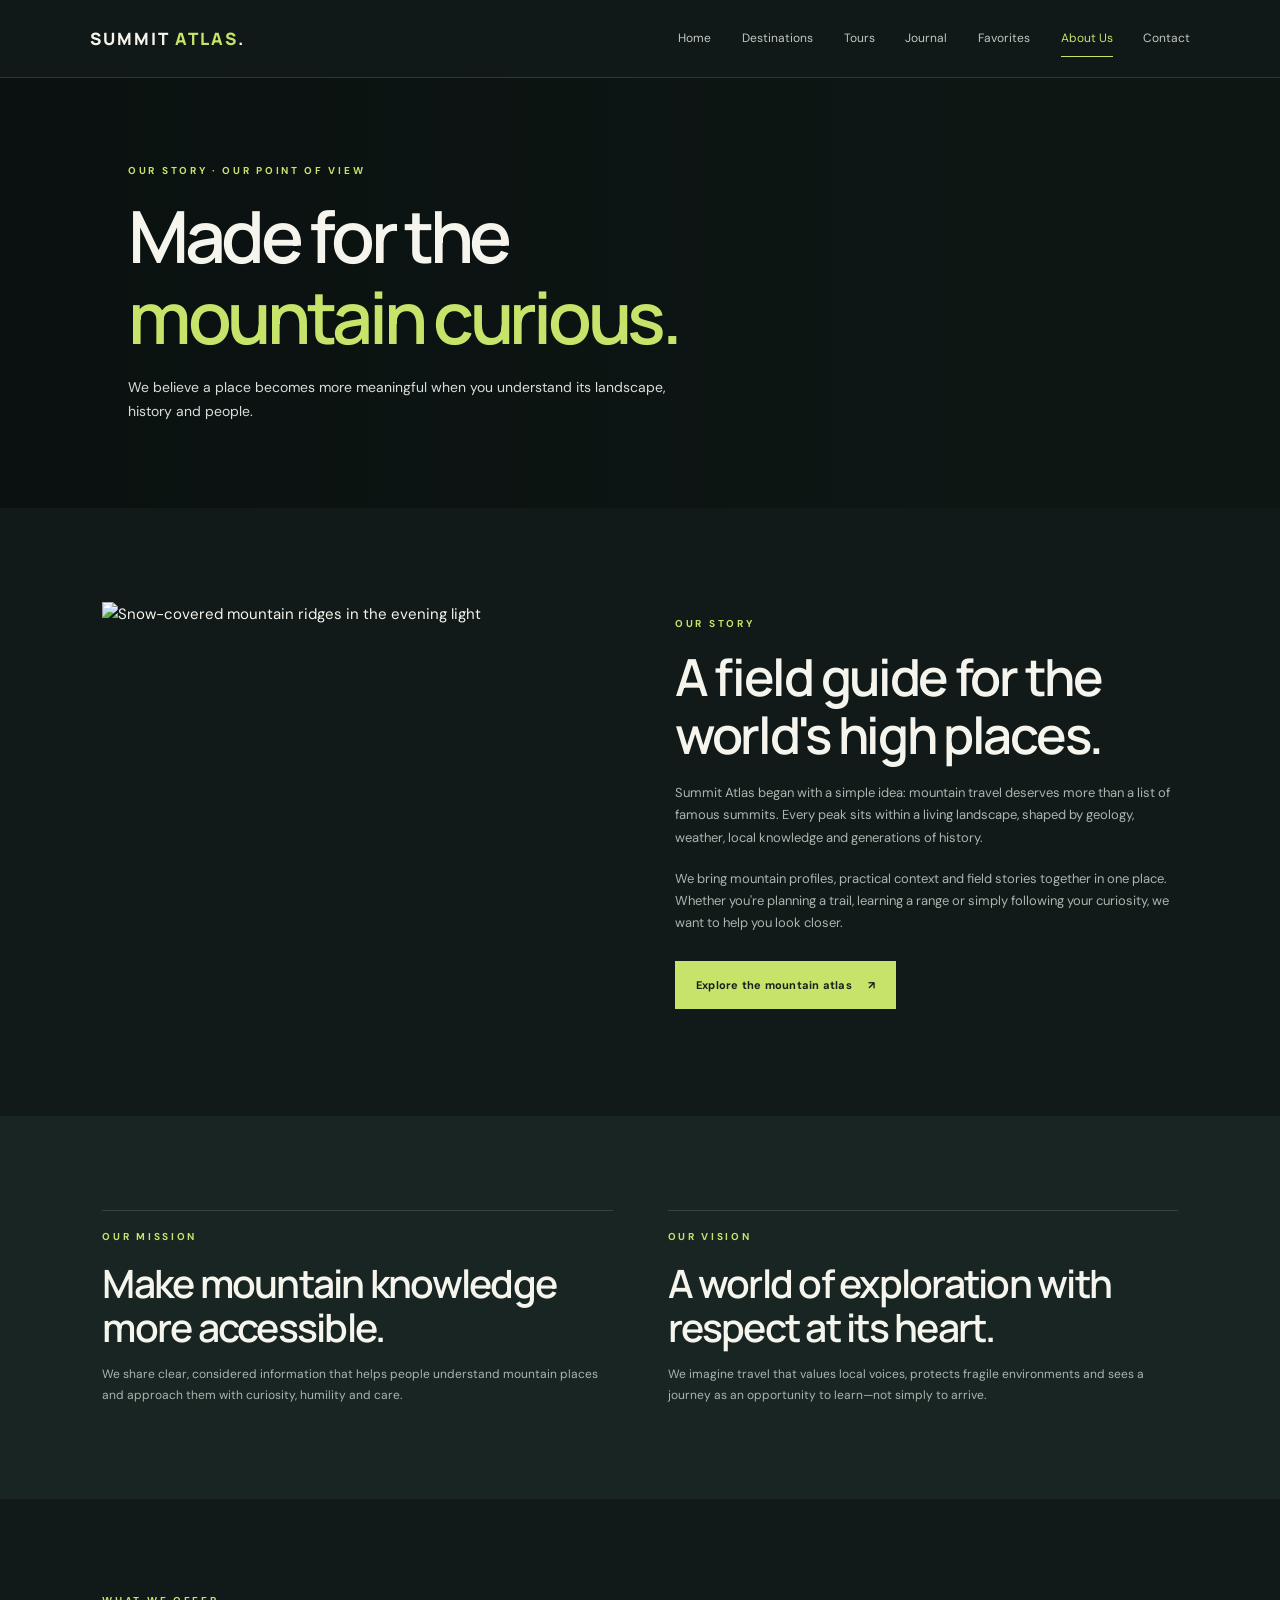
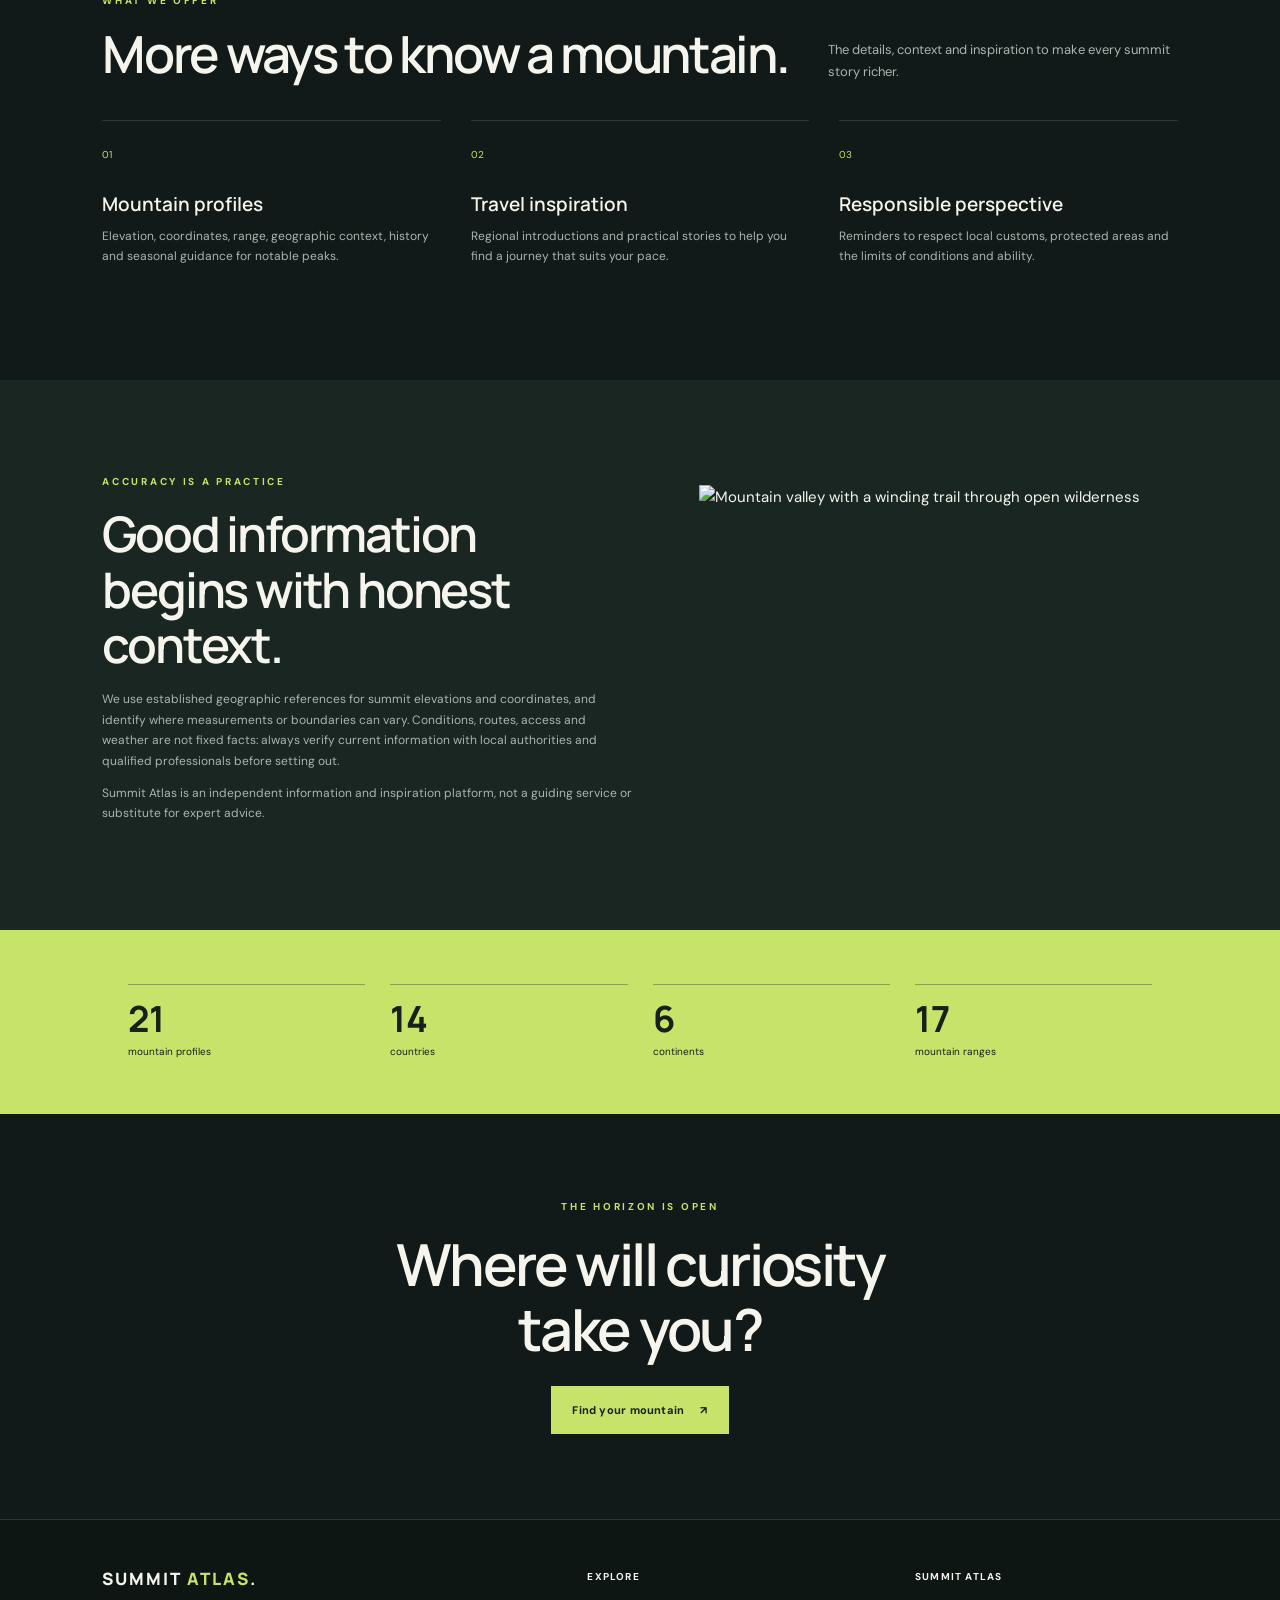
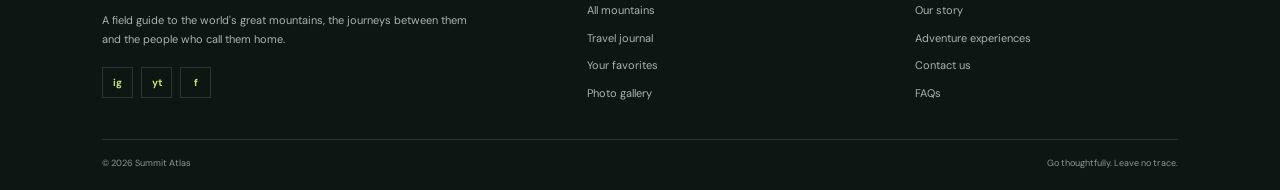
==== about.html @ 0b943431 "first commit" ====
<!doctype html>
<html lang="en">
<head>
  <meta charset="UTF-8"><meta name="viewport" content="width=device-width, initial-scale=1.0">
  <meta name="description" content="Meet Summit Atlas: a thoughtful, independent field guide to the world's great mountains.">
  <title>About Summit Atlas | Our Story</title>
  <link rel="preconnect" href="https://fonts.googleapis.com"><link rel="preconnect" href="https://fonts.gstatic.com" crossorigin>
  <link href="https://fonts.googleapis.com/css2?family=DM+Sans:wght@400;500;600;700&family=Manrope:wght@400;500;600;700;800&display=swap" rel="stylesheet">
  <link rel="stylesheet" href="style.css"><script src="script.js" defer></script>
</head>
<body data-page="about">
  <header class="navbar"></header><p class="site-status" id="siteStatus" role="status" aria-live="polite"></p>
  <main>
    <section class="page-hero about-hero"><div class="reveal"><p class="eyebrow">OUR STORY · OUR POINT OF VIEW</p><h1>Made for the<br><span>mountain curious.</span></h1><p>We believe a place becomes more meaningful when you understand its landscape, history and people.</p></div></section>
    <section class="section about-layout"><div class="about-image reveal"><img src="https://images.unsplash.com/photo-1464822759023-fed622ff2c3b?auto=format&fit=crop&w=1200&q=85" alt="Snow-covered mountain ridges in the evening light" loading="lazy"></div><div class="about-copy reveal"><p class="eyebrow">OUR STORY</p><h2>A field guide for the world's high places.</h2><p>Summit Atlas began with a simple idea: mountain travel deserves more than a list of famous summits. Every peak sits within a living landscape, shaped by geology, weather, local knowledge and generations of history.</p><p>We bring mountain profiles, practical context and field stories together in one place. Whether you're planning a trail, learning a range or simply following your curiosity, we want to help you look closer.</p><a href="destinations.html" class="btn btn-primary">Explore the mountain atlas <span aria-hidden="true">↗</span></a></div></section>
    <section class="mission-section"><div class="section mission-layout"><article class="mission-card reveal"><p class="eyebrow">OUR MISSION</p><h2>Make mountain knowledge more accessible.</h2><p>We share clear, considered information that helps people understand mountain places and approach them with curiosity, humility and care.</p></article><article class="mission-card reveal"><p class="eyebrow">OUR VISION</p><h2>A world of exploration with respect at its heart.</h2><p>We imagine travel that values local voices, protects fragile environments and sees a journey as an opportunity to learn—not simply to arrive.</p></article></div></section>
    <section class="section offer-section"><div class="section-heading reveal"><div><p class="eyebrow">WHAT WE OFFER</p><h2>More ways to know a mountain.</h2></div><p class="section-intro">The details, context and inspiration to make every summit story richer.</p></div><div class="offer-grid"><article class="offer-item reveal"><span>01</span><h3>Mountain profiles</h3><p>Elevation, coordinates, range, geographic context, history and seasonal guidance for notable peaks.</p></article><article class="offer-item reveal"><span>02</span><h3>Travel inspiration</h3><p>Regional introductions and practical stories to help you find a journey that suits your pace.</p></article><article class="offer-item reveal"><span>03</span><h3>Responsible perspective</h3><p>Reminders to respect local customs, protected areas and the limits of conditions and ability.</p></article></div></section>
    <section class="commitment-section"><div class="section commitment-layout"><div class="commitment-copy reveal"><p class="eyebrow">ACCURACY IS A PRACTICE</p><h2>Good information begins with honest context.</h2><p>We use established geographic references for summit elevations and coordinates, and identify where measurements or boundaries can vary. Conditions, routes, access and weather are not fixed facts: always verify current information with local authorities and qualified professionals before setting out.</p><p>Summit Atlas is an independent information and inspiration platform, not a guiding service or substitute for expert advice.</p></div><div class="commitment-image reveal"><img src="https://images.unsplash.com/photo-1500530855697-b586d89ba3ee?auto=format&fit=crop&w=1100&q=85" alt="Mountain valley with a winding trail through open wilderness" loading="lazy"></div></div></section>
    <section class="about-stat-band"><div><strong>21</strong><span>mountain profiles</span></div><div><strong>14</strong><span>countries</span></div><div><strong>6</strong><span>continents</span></div><div><strong>17</strong><span>mountain ranges</span></div></section>
    <section class="closing-cta"><p class="eyebrow">THE HORIZON IS OPEN</p><h2>Where will curiosity<br>take you?</h2><a href="destinations.html" class="btn btn-primary">Find your mountain <span aria-hidden="true">↗</span></a></section>
  </main><footer class="footer"></footer>
</body>
</html>
---- style.css ----
:root {
  color-scheme: dark;
  --bg: #111a18;
  --surface: #192522;
  --surface-soft: #202e29;
  --text: #f5f4ed;
  --muted: #a9b5ae;
  --accent: #c6e36a;
  --line: rgba(232, 241, 233, .14);
  --heading: "Manrope", "DM Sans", sans-serif;
  --body: "DM Sans", Arial, sans-serif;
}

* { box-sizing: border-box; }
html { scroll-behavior: smooth; scroll-padding-top: 85px; }
body { margin: 0; background: var(--bg); color: var(--text); font: 400 15px/1.7 var(--body); }
body, button, input, select, textarea { font-family: var(--body); }
button, input, select, textarea { font-size: inherit; }
button, a { -webkit-tap-highlight-color: transparent; }
a { color: inherit; text-decoration: none; }
img { display: block; width: 100%; object-fit: cover; }
button { color: inherit; }
::selection { color: #141a12; background: var(--accent); }
:focus-visible { outline: 2px solid var(--accent); outline-offset: 4px; }

.navbar {
  position: sticky; z-index: 20; top: 0; display: flex; min-height: 78px;
  align-items: center; justify-content: space-between; gap: 30px; padding: 0 7%;
  border-bottom: 1px solid var(--line); background: rgba(17, 26, 24, .97);
}
.logo { display: inline-flex; align-items: center; white-space: nowrap; font: 800 17px/1 var(--heading); letter-spacing: 2px; }
.logo span { margin-left: 5px; color: var(--accent); }
.logo i { color: var(--text); font-style: normal; }
.nav-links { display: flex; align-items: center; gap: clamp(16px, 2.4vw, 35px); }
.nav-links a { position: relative; padding: 9px 0; color: #c0c8c0; font-size: 12px; transition: color .2s ease; }
.nav-links a::after { position: absolute; right: 0; bottom: 1px; left: 0; height: 1px; background: var(--accent); content: ""; transform: scaleX(0); transform-origin: left; transition: transform .2s ease; }
.nav-links a:hover, .nav-links a.active { color: var(--accent); }
.nav-links a.active::after, .nav-links a:hover::after { transform: scaleX(1); }
.menu-toggle { display: none; width: 44px; height: 44px; padding: 11px; border: 1px solid var(--line); background: transparent; cursor: pointer; }
.menu-toggle span { display: block; height: 1px; margin: 5px 0; background: var(--text); }
.site-status:empty { display: none; }
.site-status { position: fixed; z-index: 15; right: 16px; bottom: 16px; max-width: min(440px, calc(100vw - 32px)); padding: 12px 16px; border: 1px solid var(--line); background: #24332f; box-shadow: 0 10px 40px #0005; color: var(--text); font-size: 12px; }

.hero {
  position: relative; display: flex; min-height: min(790px, calc(100svh - 78px)); align-items: center;
  padding: 76px 10%; overflow: hidden;
  background: linear-gradient(90deg, rgba(10, 17, 17, .85) 0%, rgba(10, 17, 17, .57) 43%, rgba(10, 17, 17, .1) 100%), linear-gradient(0deg, rgba(11, 18, 17, .55), transparent 40%), url("https://images.unsplash.com/photo-1464822759023-fed622ff2c3b?auto=format&fit=crop&w=2200&q=90") center 48%/cover;
}
.hero-content { width: min(730px, 100%); }
.eyebrow { margin: 0 0 17px; color: var(--accent); font-size: 10px; font-weight: 700; letter-spacing: 2.7px; line-height: 1.5; }
h1, h2, h3, p { margin-top: 0; }
h1, h2, h3 { line-height: 1.13; }
h1, h2 { font-family: var(--heading); font-weight: 600; letter-spacing: -.045em; }
h1 span, h2 span { color: var(--accent); }
.hero h1 { max-width: 760px; margin-bottom: 21px; font-size: clamp(48px, 7.1vw, 88px); letter-spacing: -.065em; line-height: 1.03; }
.hero-description { max-width: 520px; margin-bottom: 26px; color: #d3dad3; font-size: 15px; }
.hero-buttons { display: flex; flex-wrap: wrap; gap: 12px; }
.btn { display: inline-flex; min-height: 48px; align-items: center; justify-content: center; gap: 16px; padding: 12px 20px; border: 1px solid transparent; font-size: 11px; font-weight: 700; letter-spacing: .02em; transition: background .2s ease, color .2s ease, border-color .2s ease, transform .2s ease; cursor: pointer; }
.btn:hover { transform: translateY(-2px); }
.btn-primary { background: var(--accent); color: #172019; }
.btn-primary:hover { background: #d9ef8e; }
.btn-outline { border-color: rgba(255,255,255,.55); background: rgba(17,26,24,.25); color: #fff; }
.btn-outline:hover { border-color: var(--accent); color: var(--accent); }
.hero-search { width: min(470px, 100%); margin-top: 30px; }
.hero-search label, .newsletter-form label { display: block; margin-bottom: 8px; color: #d7ddd6; font-size: 11px; font-weight: 600; }
.hero-search>div { display: flex; height: 51px; align-items: center; padding-left: 14px; border: 1px solid rgba(255,255,255,.45); background: rgba(17,26,24,.72); }
.hero-search>div>span { color: var(--accent); font-size: 24px; }
.hero-search input { width: 100%; height: 100%; padding: 0 12px; border: 0; outline: 0; background: transparent; color: var(--text); font-size: 12px; }
.hero-search input::placeholder { color: #bbc4bc; }
.hero-search button { width: 53px; height: 100%; border: 0; background: var(--accent); color: #172019; font-size: 21px; cursor: pointer; }
.hero-footnote { display: flex; flex-wrap: wrap; align-items: center; gap: 11px; margin-top: 27px; color: #c7d0c8; font-size: 10px; letter-spacing: .04em; }
.hero-footnote i { width: 3px; height: 3px; border-radius: 50%; background: var(--accent); }
.hero-caption, .hero-index { position: absolute; bottom: 26px; color: #e4e9e3; font-size: 10px; letter-spacing: .1em; }
.hero-caption { right: 7%; }
.caption-dot { display: inline-block; width: 6px; height: 6px; margin-right: 7px; border-radius: 50%; background: var(--accent); }
.hero-index { left: 7%; color: var(--accent); }
.hero-index span { color: #fff8; }

.section { padding: 94px 8%; }
.section-heading { display: flex; align-items: end; justify-content: space-between; gap: 24px; margin-bottom: 37px; }
.section-heading h2, .about-copy h2, .contact-copy h2 { margin: 0; font-size: clamp(34px, 4vw, 53px); }
.section-intro { max-width: 350px; margin: 0; color: var(--muted); font-size: 13px; }
.text-link { display: inline-flex; align-items: center; gap: 9px; width: fit-content; padding-bottom: 4px; border-bottom: 1px solid var(--accent); color: var(--accent); font-size: 11px; font-weight: 600; white-space: nowrap; }
.text-link:hover { color: #e0f3ae; }
.destination-grid { display: grid; grid-template-columns: repeat(3, minmax(0, 1fr)); gap: 19px; }
.mountain-card { position: relative; min-width: 0; min-height: 340px; overflow: hidden; background: var(--surface); animation: card-in .5s both; animation-delay: calc(var(--card-index, 0) * 35ms); }
@keyframes card-in { from { opacity: 0; transform: translateY(10px); } to { opacity: 1; transform: translateY(0); } }
.mountain-card-link { position: absolute; inset: 0; display: block; }
.mountain-photo { position: absolute; inset: 0; height: 100%; transition: transform .65s ease; }
.mountain-card:hover .mountain-photo { transform: scale(1.055); }
.mountain-card::after { position: absolute; inset: 25% 0 0; background: linear-gradient(0deg, rgba(8,14,13,.94), rgba(8,14,13,.36) 54%, transparent); content: ""; pointer-events: none; }
.card-photo-label { position: absolute; z-index: 1; top: 17px; left: 17px; padding: 6px 9px; border: 1px solid #ffffff55; background: #101a18a6; color: #f3f5ed; font-size: 9px; letter-spacing: .12em; text-transform: uppercase; }
.mountain-card-copy { position: absolute; z-index: 1; right: 19px; bottom: 19px; left: 19px; pointer-events: none; }
.mountain-card-copy .eyebrow { margin-bottom: 7px; font-size: 9px; }
.mountain-card-copy h3 { margin: 0 0 7px; font: 600 24px/1.15 var(--heading); letter-spacing: -.035em; }
.mountain-card-copy>p:last-child { margin: 0; color: #d1d8d1; font-size: 10px; }
.mountain-card-copy>p:last-child span { padding: 0 4px; color: var(--accent); }
.favorite-button { position: absolute; z-index: 3; top: 14px; right: 14px; display: grid; width: 39px; height: 39px; place-items: center; border: 1px solid #ffffff66; border-radius: 50%; background: rgba(12,19,17,.64); color: white; font-size: 22px; cursor: pointer; transition: color .2s, background .2s, transform .2s; }
.favorite-button:hover { transform: scale(1.06); }
.favorite-button.is-favorite { border-color: var(--accent); color: var(--accent); }
.loading-note { grid-column: 1/-1; padding: 40px 0; color: var(--muted); }
.popular-section { display: grid; min-height: 490px; grid-template-columns: 1.12fr .88fr; background: var(--surface); }
.popular-image { min-height: 420px; background: url("https://images.unsplash.com/photo-1470770841072-f978cf4d019e?auto=format&fit=crop&w=1400&q=85") center/cover; }
.popular-copy { position: relative; display: flex; flex-direction: column; align-items: flex-start; justify-content: center; padding: 75px clamp(35px, 8vw, 120px); }
.popular-copy h2 { margin-bottom: 19px; font-size: clamp(36px, 4.5vw, 58px); }
.popular-copy>p:not(.eyebrow) { max-width: 410px; margin-bottom: 23px; color: var(--muted); font-size: 13px; }
.popular-note { display: flex; align-items: center; gap: 16px; margin-top: 34px; color: var(--muted); font-size: 10px; }
.popular-note strong { color: var(--accent); }
.regions-section { padding-top: 105px; padding-bottom: 105px; }
.region-grid { display: grid; grid-template-columns: repeat(3, minmax(0, 1fr)); border-top: 1px solid var(--line); border-left: 1px solid var(--line); }
.region-card { position: relative; min-height: 205px; padding: 26px 28px; border-right: 1px solid var(--line); border-bottom: 1px solid var(--line); transition: background .25s; }
.region-card:hover { background: var(--surface); }
.region-card>span, .experience-card>span { color: var(--accent); font-size: 9px; letter-spacing: .14em; }
.region-card h3 { margin: 27px 28px 8px 0; font: 600 22px var(--heading); }
.region-card p { max-width: 300px; margin: 0; color: var(--muted); font-size: 11px; }
.region-card>b, .experience-card>b { position: absolute; right: 23px; bottom: 24px; color: var(--accent); font-size: 18px; font-weight: 400; transition: transform .2s; }
.region-card:hover>b, .experience-card:hover>b { transform: translate(3px,-3px); }
.why-section { background: #1a2622; }
.why-layout { display: grid; grid-template-columns: .85fr 1.15fr; align-items: center; gap: 90px; }
.why-heading h2 { margin: 0 0 20px; font-size: clamp(40px, 5vw, 60px); }
.why-heading>p:not(.eyebrow) { max-width: 420px; margin-bottom: 22px; color: var(--muted); font-size: 13px; }
.why-list { border-top: 1px solid var(--line); }
.why-item { display: grid; grid-template-columns: 45px 1fr; gap: 15px; padding: 22px 0; border-bottom: 1px solid var(--line); }
.why-item>span { padding-top: 4px; color: var(--accent); font-size: 10px; }
.why-item h3 { margin: 0 0 6px; font: 600 17px var(--heading); }
.why-item p { max-width: 440px; margin: 0; color: var(--muted); font-size: 12px; }
.stats-band { display: grid; grid-template-columns: .8fr 1.2fr; gap: 60px; padding: 70px 10%; background: #c6e36a; color: #18211c; }
.stats-band .eyebrow { color: #415526; }
.stats-heading h2 { margin: 0; font-size: clamp(30px, 4vw, 46px); }
.stats-grid { display: grid; grid-template-columns: repeat(2, 1fr); align-content: center; gap: 27px 35px; }
.stats-grid>div { display: flex; flex-direction: column; padding-top: 9px; border-top: 1px solid #17211955; }
.stats-grid strong { font: 700 35px var(--heading); letter-spacing: -.05em; }
.stats-grid span { font-size: 10px; }
.experiences-section { padding-bottom: 102px; }
.experience-grid { display: grid; min-height: 265px; grid-template-columns: repeat(4, 1fr); gap: 13px; }
.experience-card { position: relative; display: flex; min-height: 255px; flex-direction: column; justify-content: flex-end; padding: 20px; overflow: hidden; background-position: center; background-size: cover; }
.experience-card::before { position: absolute; inset: 0; background: linear-gradient(0deg,#0b1312df, transparent 80%); content: ""; transition: background .3s; }
.experience-card>* { position: relative; }
.experience-card:hover { background-size: auto, cover; }
.experience-card h3 { max-width: 200px; margin: 12px 30px 0 0; font: 600 23px var(--heading); }
.experience-climb { background-image: url("https://images.unsplash.com/photo-1522163182402-834f871fd851?auto=format&fit=crop&w=800&q=85"); }
.experience-trek { background-image: url("https://images.unsplash.com/photo-1551632811-561732d1e306?auto=format&fit=crop&w=800&q=85"); }
.experience-hike { background-image: url("https://images.unsplash.com/photo-1470770841072-f978cf4d019e?auto=format&fit=crop&w=800&q=85"); }
.experience-camp { background-image: url("https://images.unsplash.com/photo-1500530855697-b586d89ba3ee?auto=format&fit=crop&w=800&q=85"); }
.journal-preview-section { background: #192522; }
.journal-preview-section>.section { padding-bottom: 38px; }
.journal-preview-grid { display: grid; grid-template-columns: repeat(3, minmax(0, 1fr)); gap: 22px; padding: 0 8% 85px; }
.journal-preview img { height: 210px; margin-bottom: 20px; }
.journal-preview .eyebrow { margin-bottom: 9px; font-size: 9px; }
.journal-preview h3 { min-height: 50px; margin-bottom: 14px; font: 600 19px/1.3 var(--heading); }
.newsletter-section { display: grid; grid-template-columns: 1fr 1fr; align-items: center; gap: 45px; padding: 75px 10%; background: #24312a; }
.newsletter-copy h2 { margin: 0 0 14px; font-size: clamp(30px, 4vw, 45px); }
.newsletter-copy>p:not(.eyebrow) { max-width: 420px; margin: 0; color: var(--muted); font-size: 12px; }
.newsletter-form>div { display: flex; min-height: 50px; border: 1px solid #ffffff55; }
.newsletter-form input { width: 100%; min-width: 0; padding: 0 13px; border: 0; outline: 0; background: transparent; color: var(--text); font-size: 12px; }
.newsletter-form button { padding: 0 17px; border: 0; background: var(--accent); color: #142017; font-size: 11px; font-weight: 700; white-space: nowrap; cursor: pointer; }
.newsletter-form>p { margin: 9px 0 0; color: #bbc5bc; font-size: 10px; }

.page-hero { position: relative; display: flex; min-height: 430px; align-items: center; padding: 85px 10%; background-position: center; background-size: cover; }
.page-hero::before { position: absolute; inset: 0; background: linear-gradient(90deg, rgba(9,16,15,.88), rgba(9,16,15,.38) 75%); content: ""; }
.page-hero>div { position: relative; max-width: 710px; }
.page-hero h1 { margin: 0; font-size: clamp(46px, 6vw, 72px); letter-spacing: -.06em; }
.page-hero p:not(.eyebrow) { max-width: 560px; margin: 18px 0 0; color: #d7ded7; font-size: 14px; }
.destinations-hero { background-image: url("https://images.unsplash.com/photo-1519681393784-d120267933ba?auto=format&fit=crop&w=2000&q=90"); }
.favorites-hero { background-image: url("https://images.unsplash.com/photo-1464278533981-50106e6176b1?auto=format&fit=crop&w=2000&q=85"); }
.journal-hero { background-image: url("https://images.unsplash.com/photo-1464822759023-fed622ff2c3b?auto=format&fit=crop&w=2000&q=85"); }
.about-hero { background-image: url("https://images.unsplash.com/photo-1500530855697-b586d89ba3ee?auto=format&fit=crop&w=2000&q=85"); }
.contact-hero { background-image: url("https://images.unsplash.com/photo-1464822759023-fed622ff2c3b?auto=format&fit=crop&w=2000&q=85"); }
.explorer-section { padding-top: 78px; }
.filter-panel { display: grid; grid-template-columns: 1.3fr 1fr 1.2fr 1.05fr 1fr auto; align-items: end; gap: 12px; padding: 18px; border: 1px solid var(--line); background: #192522; }
.filter-field label, .contact-form label { display: block; margin-bottom: 7px; color: #dce1db; font-size: 10px; font-weight: 600; }
.filter-field input, .filter-field select, .contact-form input, .contact-form select, .contact-form textarea { width: 100%; min-height: 43px; padding: 10px 11px; border: 1px solid var(--line); border-radius: 0; outline: 0; background: #111a18; color: var(--text); font-size: 11px; }
.filter-field select { cursor: pointer; }
.filter-field input:focus, .filter-field select:focus, .contact-form input:focus, .contact-form textarea:focus { border-color: var(--accent); }
.filter-field input::placeholder, .contact-form input::placeholder, .contact-form textarea::placeholder { color: #86928b; }
.elevation-fields>div { display: flex; align-items: center; gap: 5px; }
.elevation-fields>div span { color: var(--muted); font-size: 10px; }
.elevation-fields input { min-width: 0; }
.filter-reset { min-height: 42px; padding: 9px 11px; border: 1px solid var(--line); background: transparent; color: var(--muted); font-size: 10px; white-space: nowrap; cursor: pointer; }
.filter-reset:hover { border-color: var(--accent); color: var(--accent); }
.results-bar { display: flex; align-items: center; justify-content: space-between; gap: 15px; padding: 23px 0 16px; }
.results-bar p { margin: 0; font-size: 12px; font-weight: 700; }
.results-bar span { color: var(--muted); font-size: 10px; }
.explorer-grid { grid-template-columns: repeat(3, minmax(0, 1fr)); }
.explorer-grid .mountain-card { min-height: 310px; }
.explorer-note { display: grid; grid-template-columns: 220px 1fr; gap: 30px; padding: 28px 8%; border-top: 1px solid var(--line); }
.explorer-note .eyebrow { margin: 0; }
.explorer-note>p:last-child { max-width: 800px; margin: 0; color: var(--muted); font-size: 11px; }
.empty-state { grid-column: 1/-1; display: flex; min-height: 260px; flex-direction: column; align-items: center; justify-content: center; padding: 40px 20px; border: 1px solid var(--line); text-align: center; }
.empty-icon { color: var(--accent); font-size: 35px; }
.empty-state h2 { margin: 10px 0; font-size: 25px; }
.empty-state p { max-width: 450px; margin: 0 0 20px; color: var(--muted); font-size: 12px; }
.favorites-section { min-height: 430px; }
.loading-panel { min-height: 480px; padding: 140px 8%; color: var(--muted); }

.mountain-detail-hero { position: relative; min-height: min(670px, 76svh); display: flex; align-items: end; padding: 70px 10% 55px; overflow: hidden; background: #1a2924; }
.detail-hero-photo, .detail-hero-shade { position: absolute; inset: 0; width: 100%; height: 100%; }
.detail-hero-photo { object-position: center 45%; }
.detail-hero-shade { background: linear-gradient(90deg, #0b1312d9, #0b131273 65%, #0b13121a), linear-gradient(0deg, #0b1312e8, transparent 80%); }
.detail-hero-copy { position: relative; z-index: 1; width: min(850px, 100%); }
.back-link { display: inline-block; margin-bottom: 35px; color: #e4e9e1; font-size: 11px; }
.back-link:hover { color: var(--accent); }
.detail-hero-copy h1 { margin: 0 0 10px; font-size: clamp(48px, 8vw, 91px); letter-spacing: -.07em; }
.detail-hero-copy>p:not(.eyebrow):not(.photo-credit) { margin: 0; color: #e0e6df; font-size: 14px; }
.detail-hero-copy>p span { color: var(--accent); }
.detail-actions { display: flex; align-items: center; gap: 12px; margin-top: 24px; }
.detail-actions .favorite-button { position: static; flex: 0 0 44px; width: 44px; height: 44px; }
.photo-credit { margin: 18px 0 0; color: #d1dad1; font-size: 9px; }
.photo-credit a { text-decoration: underline; text-underline-offset: 3px; }
.detail-layout { display: grid; grid-template-columns: minmax(0, 1.35fr) minmax(280px, .65fr); align-items: start; gap: 70px; }
.detail-article h2 { margin: 0 0 17px; font-size: clamp(34px, 4vw, 47px); }
.detail-article h3 { margin: 32px 0 10px; font: 600 21px var(--heading); }
.detail-article>p:not(.eyebrow), .fact-list { color: #c2ccc4; font-size: 13px; }
.detail-article .lead { max-width: 720px; margin: 0 0 20px; color: var(--text); font-size: 17px; line-height: 1.8; }
.fact-list { display: grid; gap: 10px; padding-left: 19px; }
.fact-list li::marker { color: var(--accent); }
.best-season { margin-top: 32px; padding: 20px; border-left: 2px solid var(--accent); background: var(--surface); }
.best-season .eyebrow { margin-bottom: 8px; }
.best-season p { margin: 0 0 7px; font-weight: 700; }
.best-season small, .weather-card small { color: var(--muted); font-size: 10px; }
.detail-aside { display: grid; gap: 17px; }
.summit-facts, .weather-card, .map-card { padding: 21px; border: 1px solid var(--line); background: #182420; }
.summit-facts .eyebrow, .weather-card .eyebrow, .map-card .eyebrow { margin-bottom: 14px; }
.summit-facts>div { display: flex; flex-direction: column; gap: 3px; padding: 12px 0; border-top: 1px solid var(--line); }
.summit-facts>div span { color: var(--muted); font-size: 10px; }
.summit-facts>div strong { font-size: 12px; }
.weather-loading, .weather-error { color: var(--muted); font-size: 12px; }
.weather-main { display: flex; align-items: center; gap: 15px; margin-bottom: 17px; }
.weather-icon { font-size: 34px; }
.weather-main>div { display: flex; flex-direction: column; }
.weather-main strong { font: 700 35px var(--heading); }
.weather-main>div span { color: var(--muted); font-size: 11px; }
.weather-meta { display: flex; flex-wrap: wrap; gap: 10px 15px; margin-bottom: 13px; }
.weather-meta>span { color: var(--muted); font-size: 9px; }
.weather-meta strong { color: var(--text); }
.map-card iframe { width: 100%; height: 215px; margin-bottom: 13px; border: 0; filter: grayscale(.85) contrast(.9); }
.detail-gallery { display: grid; grid-template-columns: repeat(4, minmax(0, 1fr)); gap: 12px; }
.detail-gallery figure { min-width: 0; margin: 0; background: var(--surface); }
.detail-gallery img { height: 190px; transition: transform .3s; }
.detail-gallery figure>a { display: block; overflow: hidden; }
.detail-gallery figure>a:hover img { transform: scale(1.04); }
.detail-gallery figcaption { padding: 8px 10px; color: var(--muted); font-size: 9px; }
.detail-gallery figcaption a { text-decoration: underline; text-underline-offset: 2px; }
.related-section { padding-top: 30px; }

.journal-grid { display: grid; grid-template-columns: repeat(3, minmax(0, 1fr)); gap: 24px 20px; }
.journal-card { overflow: hidden; border: 1px solid var(--line); background: #182420; }
.journal-card-image { display: block; overflow: hidden; }
.journal-card-image img { height: 235px; transition: transform .5s; }
.journal-card:hover .journal-card-image img { transform: scale(1.04); }
.journal-card-copy { padding: 22px; }
.journal-card-copy .eyebrow { margin-bottom: 11px; font-size: 9px; }
.journal-card-copy h2 { margin: 0 0 10px; font-size: 21px; line-height: 1.3; }
.journal-card-copy h2 a:hover { color: var(--accent); }
.journal-card-copy>p:not(.eyebrow) { min-height: 55px; margin-bottom: 16px; color: var(--muted); font-size: 11px; }
.journal-article { max-width: 1050px; margin: 0 auto; }
.journal-article>.back-link { margin: 0 0 25px; }
.journal-article-heading { max-width: 780px; margin-bottom: 30px; }
.journal-article-heading h1 { margin: 0 0 16px; font-size: clamp(38px, 6vw, 67px); }
.journal-article-heading .lead { color: var(--muted); font-size: 16px; }
.journal-article-image { max-height: 520px; margin-bottom: 35px; }
.article-body { max-width: 690px; margin: 0 auto; }
.article-body>p { margin-bottom: 20px; color: #d1d8d0; font-size: 14px; line-height: 1.9; }
.article-body .article-disclaimer { margin-top: 32px; padding: 15px; border-left: 2px solid var(--accent); background: var(--surface); font-size: 11px; }

.about-layout { display: grid; grid-template-columns: 1fr 1fr; align-items: center; gap: 70px; }
.about-image img { min-height: 420px; height: 100%; }
.about-copy>p:not(.eyebrow) { margin: 19px 0; color: var(--muted); font-size: 13px; }
.about-copy .btn { margin-top: 8px; }
.mission-section { background: var(--surface); }
.mission-layout { display: grid; grid-template-columns: 1fr 1fr; gap: 55px; }
.mission-card { padding-top: 18px; border-top: 1px solid var(--line); }
.mission-card h2 { max-width: 480px; margin-bottom: 15px; font-size: clamp(26px, 3.2vw, 39px); }
.mission-card p:last-child { max-width: 500px; margin: 0; color: var(--muted); font-size: 12px; }
.offer-grid { display: grid; grid-template-columns: repeat(3, 1fr); gap: 30px; }
.offer-item { padding: 20px 0; border-top: 1px solid var(--line); }
.offer-item>span { color: var(--accent); font-size: 10px; }
.offer-item h3 { margin: 24px 0 9px; font: 600 19px var(--heading); }
.offer-item p { margin: 0; color: var(--muted); font-size: 12px; }
.commitment-section { background: #1a2622; }
.commitment-layout { display: grid; grid-template-columns: 1fr .9fr; align-items: center; gap: 65px; }
.commitment-copy h2 { max-width: 520px; margin-bottom: 17px; font-size: clamp(32px, 4vw, 49px); }
.commitment-copy>p:not(.eyebrow) { color: var(--muted); font-size: 12px; }
.commitment-image img { min-height: 340px; height: 100%; }
.about-stat-band { display: grid; grid-template-columns: repeat(4, 1fr); gap: 25px; padding: 54px 10%; background: var(--accent); color: #172019; }
.about-stat-band>div { display: flex; flex-direction: column; padding-top: 9px; border-top: 1px solid #17201955; }
.about-stat-band strong { font: 700 36px var(--heading); }
.about-stat-band span { font-size: 10px; }
.closing-cta { padding: 85px 20px; text-align: center; background: url("https://images.unsplash.com/photo-1470770841072-f978cf4d019e?auto=format&fit=crop&w=1800&q=85") center/cover; }
.closing-cta h2 { margin: 0 0 24px; font-size: clamp(37px, 5vw, 58px); }

.contact-layout { display: grid; grid-template-columns: .8fr 1.2fr; gap: 75px; }
.contact-copy>p:not(.eyebrow):not(.notice) { margin: 17px 0 25px; color: var(--muted); font-size: 12px; }
.contact-detail { display: flex; gap: 15px; margin: 22px 0; }
.contact-detail>span { color: var(--accent); font-size: 18px; }
.contact-detail strong { font-size: 12px; }
.contact-detail p { margin: 3px 0 0; color: var(--muted); font-size: 11px; }
.notice, .form-note { color: var(--muted); font-size: 10px; }
.contact-form { display: flex; flex-direction: column; gap: 9px; padding: 27px; border: 1px solid var(--line); background: #192522; }
.form-row { display: grid; grid-template-columns: 1fr 1fr; gap: 13px; }
.form-row>div { min-width: 0; }
.contact-form textarea { min-height: 140px; resize: vertical; }
.contact-form .btn { align-self: flex-start; margin-top: 8px; }
.form-message { margin: 4px 0 0; color: var(--accent); font-size: 11px; }
.form-message.is-error { color: #ff9a89; }
.form-note { margin: 0; }
.faq-section { background: #192522; }
.faq-list { max-width: 920px; border-top: 1px solid var(--line); }
.faq-list details { border-bottom: 1px solid var(--line); }
.faq-list summary { position: relative; padding: 19px 32px 19px 0; font-size: 13px; font-weight: 600; cursor: pointer; list-style: none; }
.faq-list summary::-webkit-details-marker { display: none; }
.faq-list summary::after { position: absolute; top: 16px; right: 4px; color: var(--accent); content: "+"; font-size: 20px; }
.faq-list details[open] summary::after { content: "−"; }
.faq-list details p { max-width: 780px; margin: 0 0 18px; color: var(--muted); font-size: 12px; }

.footer { padding: 48px 8% 19px; border-top: 1px solid var(--line); background: #0e1614; }
.footer-main { display: grid; grid-template-columns: 1.6fr 1fr 1fr; gap: 65px; max-width: 1250px; margin: 0 auto; }
.footer-brand>p { max-width: 370px; margin: 18px 0; color: var(--muted); font-size: 11px; }
.footer-main>div:not(:first-child) { display: flex; flex-direction: column; align-items: flex-start; gap: 9px; }
.footer-main h2 { margin: 2px 0 9px; font: 700 10px var(--body); letter-spacing: .12em; text-transform: uppercase; }
.footer-main>div>a:not(.logo) { color: var(--muted); font-size: 11px; }
.footer-main>div>a:not(.logo):hover { color: var(--accent); }
.social-links { display: flex; gap: 8px; }
.social-links span { display: grid; width: 31px; height: 31px; place-items: center; border: 1px solid var(--line); color: var(--accent); font-size: 10px; font-weight: 700; }
.social-note { margin: 8px 0 0; color: #78867d; font-size: 9px; }
.footer-bottom { display: flex; justify-content: space-between; gap: 20px; max-width: 1250px; margin: 36px auto 0; padding-top: 16px; border-top: 1px solid var(--line); color: #8c9991; font-size: 9px; }

/* Original tour and gallery pages remain available within the shared site styling. */
.tours-hero { min-height: 570px; background-image: url("https://images.unsplash.com/photo-1464278533981-50106e6176b1?auto=format&fit=crop&w=2000&q=85"); }
.tours-hero h1 { max-width: 860px; }
.tours-hero-cta { margin-top: 25px; }
.tour-hero-note { margin-top: 15px !important; color: #d3ddd4 !important; font-size: 10px !important; letter-spacing: .04em; }
.tour-collection { padding-top: 82px; }
.tour-filter-panel { grid-template-columns: 1.4fr 1fr 1fr 1fr 1fr auto; margin-bottom: 4px; }
.tour-results { grid-template-columns: repeat(3, minmax(0, 1fr)); gap: 20px; }
.tour-results .mountain-tour-card { display: flex; min-width: 0; min-height: initial; flex-direction: column; border: 1px solid var(--line); background: #192522; animation: card-in .5s both; animation-delay: calc(var(--card-index, 0) * 35ms); }
.tour-card-photo { position: relative; display: block; min-height: 230px; overflow: hidden; background: var(--surface-soft); }
.tour-card-photo::after { position: absolute; inset: 30% 0 0; background: linear-gradient(0deg,#0d1513b8,transparent); content: ""; pointer-events: none; }
.tour-card-photo img { position: absolute; inset: 0; width: 100%; height: 100%; transition: transform .6s ease; }
.mountain-tour-card:hover .tour-card-photo img { transform: scale(1.05); }
.tour-region-tag, .tour-elevation-tag { position: absolute; z-index: 1; top: 14px; padding: 6px 9px; border: 1px solid #ffffff45; background: #0e1715b8; color: #f5f4ed; font-size: 9px; letter-spacing: .1em; }
.tour-region-tag { left: 14px; text-transform: uppercase; }
.tour-elevation-tag { right: 14px; color: var(--accent); }
.tour-info { display: flex; flex: 1; flex-direction: column; padding: 19px; }
.tour-card-location { display: flex; justify-content: space-between; gap: 10px; color: var(--muted); font-size: 9px; }
.tour-card-location span:last-child { overflow: hidden; text-align: right; text-overflow: ellipsis; white-space: nowrap; }
.tour-info h3 { margin: 12px 0 8px; font: 600 22px/1.2 var(--heading); letter-spacing: -.03em; }
.tour-info h3 a:hover { color: var(--accent); }
.tour-card-description { min-height: 55px; margin: 0 0 14px; color: #bdc8bf; font-size: 11px; line-height: 1.65; }
.tour-estimates { display: grid; grid-template-columns: 1fr 1fr; gap: 10px; padding: 12px 0; border-top: 1px solid var(--line); border-bottom: 1px solid var(--line); }
.tour-estimates>span { display: flex; flex-direction: column; gap: 3px; }
.tour-estimates small { color: var(--muted); font-size: 9px; }
.tour-estimates strong { font-size: 11px; }
.tour-estimates .difficulty-expedition, .tour-estimates .difficulty-advanced { color: #f0ad8e; }
.tour-estimates .difficulty-challenging { color: #f0d091; }
.tour-estimates .difficulty-moderate { color: var(--accent); }
.estimate-disclaimer { margin: 8px 0 12px; color: #96a39a; font-size: 9px; }
.tour-card-actions { display: flex; flex-direction: column; align-items: stretch; gap: 10px; margin-top: auto; }
.tour-details-link { display: flex; min-height: 39px; align-items: center; justify-content: space-between; border-bottom: 1px solid var(--line); color: #e2e8e1; font-size: 10px; font-weight: 600; }
.tour-details-link span { color: var(--accent); }
.tour-enquire-button { width: 100%; min-height: 43px; justify-content: space-between; padding: 10px 12px; font-size: 10px; }
.tour-detail-section { scroll-margin-top: 80px; border-top: 1px solid var(--line); background: #17211e; }
.tour-detail-section[hidden] { display: none; }
.tour-detail-heading { margin: 0 auto 25px; text-align: center; }
.tour-detail-heading .back-link { display: block; width: fit-content; margin: 0 auto 22px; }
.tour-detail-heading h2 { margin: 0 0 8px; font-size: clamp(36px, 5vw, 55px); }
.tour-detail-heading>p:last-child { margin: 0; color: var(--muted); font-size: 12px; }
.tour-detail-heading>p:last-child span { color: var(--accent); }
.tour-detail-hero { position: relative; display: flex; min-height: 390px; align-items: end; padding: 35px; overflow: hidden; background: #263630; }
.tour-detail-hero::after { position: absolute; inset: 0; background: linear-gradient(0deg,#0b1312df,transparent 75%); content: ""; }
.tour-detail-hero>img { position: absolute; inset: 0; width: 100%; height: 100%; }
.tour-detail-hero>div { position: relative; z-index: 1; }
.tour-detail-hero .eyebrow { margin-bottom: 8px; }
.tour-detail-hero h3 { margin: 0 0 6px; font: 600 clamp(29px, 4vw, 43px) var(--heading); }
.tour-detail-hero>div>span { color: #d5ded5; font-size: 11px; }
.tour-detail-grid { display: grid; grid-template-columns: minmax(0, 1.3fr) minmax(270px, .7fr); gap: 45px; margin-top: 38px; }
.tour-detail-main>h3 { margin: 28px 0 9px; font: 600 21px var(--heading); }
.tour-detail-main>h3:first-of-type { margin-top: 0; }
.tour-detail-main>p:not(.eyebrow) { color: #c1ccc3; font-size: 12px; line-height: 1.8; }
.tour-estimate-callout { padding: 13px 15px; border-left: 2px solid var(--accent); background: #202e29; }
.tour-itinerary { display: grid; gap: 0; margin: 0; padding: 0; list-style: none; border-top: 1px solid var(--line); }
.tour-itinerary li { display: grid; grid-template-columns: 105px 1fr; gap: 12px; padding: 13px 0; border-bottom: 1px solid var(--line); }
.tour-itinerary li>strong { color: var(--accent); font-size: 10px; }
.tour-itinerary li p { margin: 0; color: #c1ccc3; font-size: 11px; }
.tour-inclusions { display: grid; grid-template-columns: 1fr 1fr; gap: 14px; margin: 25px 0; }
.tour-inclusions article { padding: 17px; border: 1px solid var(--line); background: #1b2824; }
.tour-inclusions .eyebrow { margin-bottom: 9px; font-size: 9px; }
.tour-inclusions h4 { margin: 0 0 11px; font: 600 15px var(--heading); }
.tour-inclusions ul { display: grid; gap: 8px; margin: 0; padding-left: 16px; color: var(--muted); font-size: 10px; }
.tour-inclusions li::marker { color: var(--accent); }
.tour-safety { margin-top: 24px; padding: 18px; border: 1px solid #d6a47444; background: #2b2922; }
.tour-safety>strong { color: #f0d091; font-size: 12px; }
.tour-safety p { margin: 7px 0 0; color: #c7c5b8; font-size: 10px; line-height: 1.75; }
.tour-detail-aside { display: grid; align-content: start; gap: 16px; }
.tour-fact-card { padding: 20px; border: 1px solid var(--line); background: #1b2824; }
.tour-fact-card .eyebrow, .tour-detail-aside .map-card .eyebrow { margin-bottom: 12px; }
.tour-fact-card>div { display: flex; flex-direction: column; gap: 2px; padding: 11px 0; border-top: 1px solid var(--line); }
.tour-fact-card>div span { color: var(--muted); font-size: 9px; }
.tour-fact-card>div strong { font-size: 11px; }
.tour-fact-card>.btn { width: 100%; margin-top: 14px; }
.tour-gallery-wrap { margin-top: 45px; }
.tour-gallery-wrap .section-heading { margin-bottom: 20px; }
.tour-gallery-wrap .section-heading h3 { margin: 0; font: 600 25px var(--heading); }
.tour-enquiry-section { display: grid; grid-template-columns: .8fr 1.2fr; gap: 70px; padding: 85px 10%; background: #1b2824; scroll-margin-top: 80px; }
.tour-enquiry-intro { align-self: start; padding-top: 10px; }
.tour-enquiry-intro h2 { margin: 0 0 18px; font-size: clamp(38px, 5vw, 58px); }
.tour-enquiry-intro>p:not(.eyebrow) { max-width: 440px; margin-bottom: 25px; color: var(--muted); font-size: 12px; }
.enquiry-promise { display: grid; grid-template-columns: 31px 1fr; gap: 10px; max-width: 420px; padding: 13px 0; border-top: 1px solid var(--line); }
.enquiry-promise>span { color: var(--accent); font-size: 10px; }
.enquiry-promise p { margin: 0; color: #d2dbd2; font-size: 10px; }
.tour-enquiry-form { display: flex; flex-direction: column; gap: 9px; padding: 26px; border: 1px solid var(--line); background: #111a18; }
.tour-form-heading { margin-bottom: 7px; }
.tour-form-heading .eyebrow { margin-bottom: 6px; }
.tour-form-heading h3 { margin: 0; font: 600 22px var(--heading); }
.tour-enquiry-form label { display: block; margin: 4px 0 0; color: #dce1db; font-size: 10px; font-weight: 600; }
.tour-enquiry-form label span { color: var(--accent); }
.tour-enquiry-form input, .tour-enquiry-form select, .tour-enquiry-form textarea { width: 100%; min-height: 42px; padding: 10px 11px; border: 1px solid var(--line); border-radius: 0; outline: 0; background: #192522; color: var(--text); font-size: 11px; }
.tour-enquiry-form input:focus, .tour-enquiry-form select:focus, .tour-enquiry-form textarea:focus { border-color: var(--accent); }
.tour-enquiry-form input::placeholder, .tour-enquiry-form textarea::placeholder { color: #85928a; }
.tour-enquiry-form input[readonly] { border-color: #9ab65a70; background: #1b2824; color: var(--accent); font-weight: 600; }
.tour-form-row { display: grid; grid-template-columns: 1fr 1fr; gap: 12px; }
.tour-form-row>div { min-width: 0; }
.tour-enquiry-form textarea { min-height: 100px; resize: vertical; }
.tour-form-actions { display: flex; flex-wrap: wrap; gap: 10px; margin-top: 8px; }
.tour-form-actions .btn { flex: 1 1 190px; }
.btn-whatsapp { border-color: #5da77a; background: transparent; color: #9de0ac; }
.btn-whatsapp:hover { border-color: #9de0ac; background: #183527; }
.tour-enquiry-status { display: flex; flex-direction: column; gap: 7px; margin: 4px 0 0; color: var(--accent); font-size: 11px; }
.tour-enquiry-status span { color: #d3ded4; font-size: 10px; line-height: 1.6; }
.tour-enquiry-status.is-error { color: #ff9a89; }
.gallery-hero { background-image: url("https://images.unsplash.com/photo-1470770841072-f978cf4d019e?auto=format&fit=crop&w=2000&q=85"); }
.tour-grid, .gallery-grid { display: grid; grid-template-columns: repeat(3, minmax(0, 1fr)); gap: 20px; }
.tour-card { overflow: hidden; border: 1px solid var(--line); background: var(--surface); }
.tour-card img { height: 230px; }
.tour-info { padding: 22px; }
.tour-info h3 { margin: 0 0 10px; font: 600 23px var(--heading); }
.tour-info>p:not(.eyebrow) { color: var(--muted); font-size: 12px; }
.gallery-item { position: relative; min-height: 280px; overflow: hidden; }
.gallery-item img { height: 100%; min-height: 280px; transition: transform .4s; }
.gallery-item:hover img { transform: scale(1.04); }
.gallery-item::after { position: absolute; inset: 45% 0 0; background: linear-gradient(transparent,#000b); content: ""; }
.gallery-item span { position: absolute; z-index: 1; bottom: 17px; left: 17px; font-size: 11px; }

.reveal { opacity: 0; transform: translateY(18px); transition: opacity .65s ease, transform .65s ease; }
.reveal.visible { opacity: 1; transform: translateY(0); }
@media (prefers-reduced-motion: reduce) {
  *, *::before, *::after { scroll-behavior: auto !important; animation-duration: .01ms !important; animation-iteration-count: 1 !important; transition-duration: .01ms !important; }
  .reveal { opacity: 1; transform: none; }
}
@media (max-width: 1100px) {
  .navbar { padding: 0 5%; }
  .nav-links { gap: 17px; }
  .section { padding-right: 6%; padding-left: 6%; }
  .filter-panel, .tour-filter-panel { grid-template-columns: repeat(3, minmax(0, 1fr)); }
  .filter-reset { justify-self: start; }
  .explorer-note { padding-right: 6%; padding-left: 6%; }
}
@media (max-width: 820px) {
  .navbar { min-height: 70px; }
  .menu-toggle { display: block; }
  .nav-links { position: absolute; top: 69px; right: 0; left: 0; display: none; align-items: stretch; gap: 0; padding: 12px 6% 20px; border-bottom: 1px solid var(--line); background: #111a18; }
  .nav-links.open { display: flex; flex-direction: column; }
  .nav-links a { padding: 12px 0; font-size: 13px; }
  .nav-links a::after { display: none; }
  .hero { min-height: min(770px, calc(100svh - 70px)); padding: 75px 7%; background-position: 58% center; }
  .hero h1 { font-size: clamp(45px, 9.5vw, 73px); }
  .hero-caption { right: 7%; }
  .popular-section { grid-template-columns: 1fr 1fr; }
  .popular-copy { padding: 50px 35px; }
  .destination-grid, .explorer-grid { grid-template-columns: repeat(2, minmax(0, 1fr)); }
  .region-grid { grid-template-columns: repeat(2, minmax(0, 1fr)); }
  .why-layout { grid-template-columns: 1fr; gap: 35px; }
  .stats-band { grid-template-columns: 1fr; gap: 25px; padding: 55px 8%; }
  .experience-grid { grid-template-columns: repeat(2, minmax(0, 1fr)); }
  .journal-preview-grid { padding-right: 6%; padding-left: 6%; }
  .journal-preview img { height: 170px; }
  .newsletter-section { padding-right: 7%; padding-left: 7%; }
  .detail-layout { grid-template-columns: 1fr; gap: 35px; }
  .tour-results { grid-template-columns: repeat(2, minmax(0, 1fr)); }
  .tour-detail-grid { grid-template-columns: 1fr; gap: 26px; }
  .tour-enquiry-section { grid-template-columns: 1fr; gap: 30px; }
  .detail-aside { grid-template-columns: repeat(2, minmax(0, 1fr)); }
  .summit-facts { grid-row: span 2; }
  .detail-gallery { grid-template-columns: repeat(2, minmax(0, 1fr)); }
  .journal-grid { grid-template-columns: repeat(2, minmax(0, 1fr)); }
  .contact-layout { grid-template-columns: 1fr; gap: 35px; }
  .about-layout, .commitment-layout { gap: 38px; }
  .footer-main { gap: 35px; }
}
@media (max-width: 600px) {
  body { font-size: 14px; }
  .logo { font-size: 15px; letter-spacing: 1.5px; }
  .hero { min-height: 760px; min-height: calc(100svh - 70px); padding: 65px 7% 76px; background-position: 61% center; }
  .hero h1 { font-size: clamp(42px, 12vw, 62px); }
  .hero-description { font-size: 13px; }
  .hero-buttons { align-items: stretch; }
  .hero-buttons .btn { justify-content: space-between; }
  .hero-search { margin-top: 23px; }
  .hero-footnote { gap: 7px; font-size: 8px; }
  .hero-caption { right: 7%; bottom: 15px; font-size: 8px; }
  .hero-index { bottom: 15px; font-size: 8px; }
  .section { padding: 65px 6%; }
  .section-heading { align-items: flex-start; flex-direction: column; gap: 14px; margin-bottom: 25px; }
  .section-heading h2 { font-size: 38px; }
  .section-intro { max-width: 450px; }
  .destination-grid, .explorer-grid, .tour-grid, .gallery-grid { grid-template-columns: 1fr; }
  .tour-results { grid-template-columns: 1fr; }
  .tour-card-photo { min-height: 225px; }
  .tour-enquiry-section { padding: 58px 6%; }
  .tour-enquiry-form { padding: 19px; }
  .tour-form-row { grid-template-columns: 1fr; gap: 8px; }
  .tour-detail-hero { min-height: 290px; padding: 20px; }
  .tour-inclusions { grid-template-columns: 1fr; }
  .tour-itinerary li { grid-template-columns: 82px 1fr; }
  .mountain-card { min-height: 350px; }
  .popular-section { grid-template-columns: 1fr; }
  .popular-image { min-height: 300px; }
  .popular-copy { padding: 48px 7%; }
  .region-grid { grid-template-columns: 1fr; }
  .region-card { min-height: 174px; }
  .stats-band { padding: 48px 7%; }
  .stats-grid { gap: 20px; }
  .stats-grid strong { font-size: 30px; }
  .experience-grid { grid-template-columns: 1fr 1fr; gap: 9px; }
  .experience-card { min-height: 200px; padding: 13px; }
  .experience-card h3 { font-size: 18px; }
  .experience-card>span { font-size: 7px; }
  .experience-card>b { right: 13px; bottom: 15px; }
  .journal-preview-grid { grid-template-columns: 1fr; gap: 28px; padding: 0 6% 60px; }
  .journal-preview img { height: 230px; }
  .journal-preview h3 { min-height: 0; }
  .newsletter-section { grid-template-columns: 1fr; gap: 25px; padding: 52px 7%; }
  .newsletter-form>div { flex-wrap: wrap; }
  .newsletter-form input { min-height: 48px; }
  .newsletter-form button { min-height: 43px; }
  .page-hero { min-height: 390px; padding: 66px 7%; }
  .page-hero h1 { font-size: clamp(43px, 11vw, 60px); }
  .filter-panel { grid-template-columns: repeat(2, minmax(0, 1fr)); padding: 13px; }
  .filter-search { grid-column: 1/-1; }
  .filter-reset { grid-column: 1/-1; }
  .results-bar { align-items: flex-start; flex-direction: column; gap: 3px; }
  .explorer-grid .mountain-card { min-height: 330px; }
  .explorer-note { grid-template-columns: 1fr; gap: 9px; padding: 25px 6%; }
  .mountain-detail-hero { min-height: 560px; padding: 38px 7%; }
  .detail-hero-copy h1 { font-size: clamp(45px, 12vw, 70px); }
  .detail-actions { flex-wrap: wrap; }
  .detail-actions .btn { flex: 1 1 200px; }
  .detail-aside { grid-template-columns: 1fr; }
  .summit-facts { grid-row: auto; }
  .detail-gallery img { height: 145px; }
  .related-section .destination-grid { grid-template-columns: 1fr; }
  .journal-grid { grid-template-columns: 1fr; }
  .journal-card-image img { height: 220px; }
  .journal-article-heading h1 { font-size: 42px; }
  .about-layout, .commitment-layout, .mission-layout { grid-template-columns: 1fr; gap: 30px; }
  .about-image img, .commitment-image img { min-height: 280px; }
  .offer-grid { grid-template-columns: 1fr; gap: 12px; }
  .offer-item h3 { margin-top: 14px; }
  .about-stat-band { grid-template-columns: repeat(2, 1fr); padding: 39px 7%; }
  .closing-cta { padding: 65px 18px; }
  .contact-form { padding: 19px; }
  .form-row { grid-template-columns: 1fr; gap: 9px; }
  .footer { padding: 42px 7% 18px; }
  .footer-main { grid-template-columns: 1fr 1fr; gap: 30px 20px; }
  .footer-brand { grid-column: 1/-1; }
  .footer-bottom { flex-direction: column; gap: 5px; margin-top: 28px; }
}
@media (max-width: 360px) {
  .hero h1 { font-size: 40px; }
  .experience-card { min-height: 175px; }
  .filter-panel { grid-template-columns: 1fr; }
  .filter-search, .filter-reset { grid-column: auto; }
  .footer-main { grid-template-columns: 1fr; }
  .footer-brand { grid-column: auto; }
}
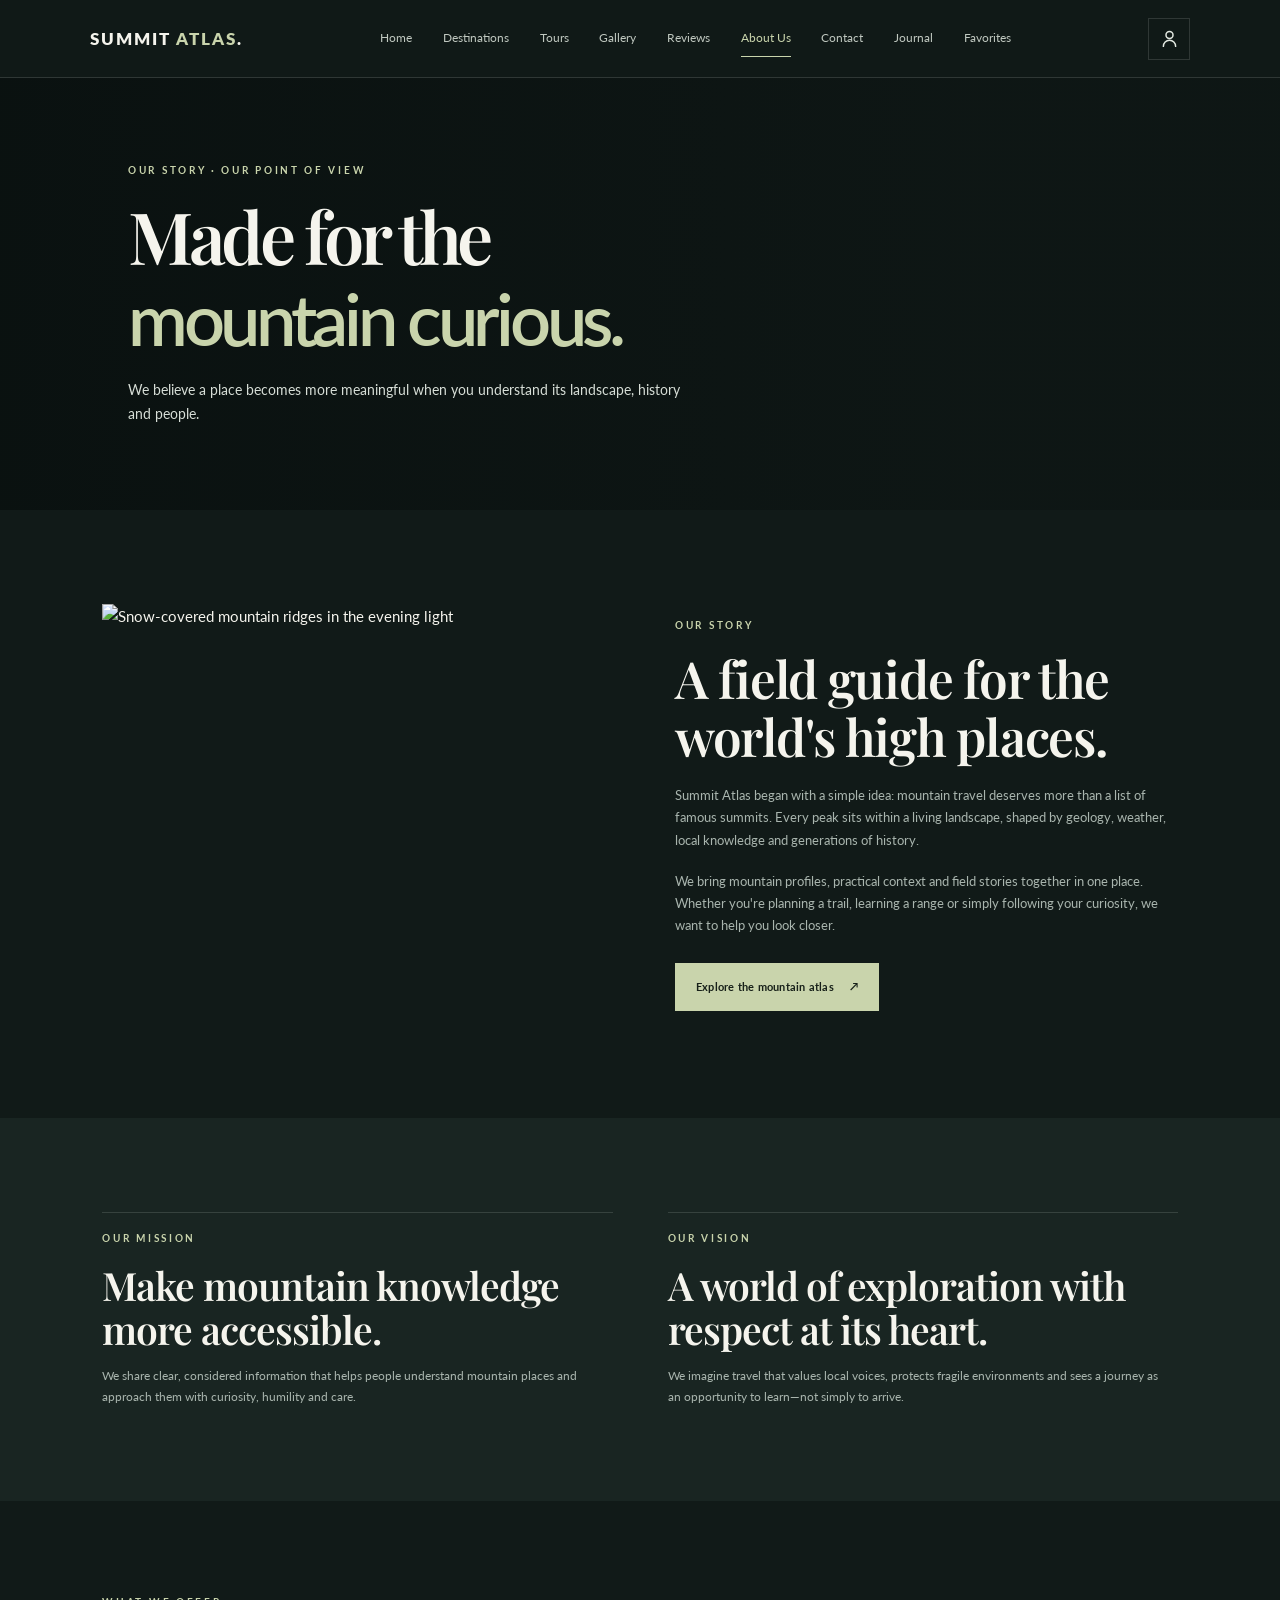
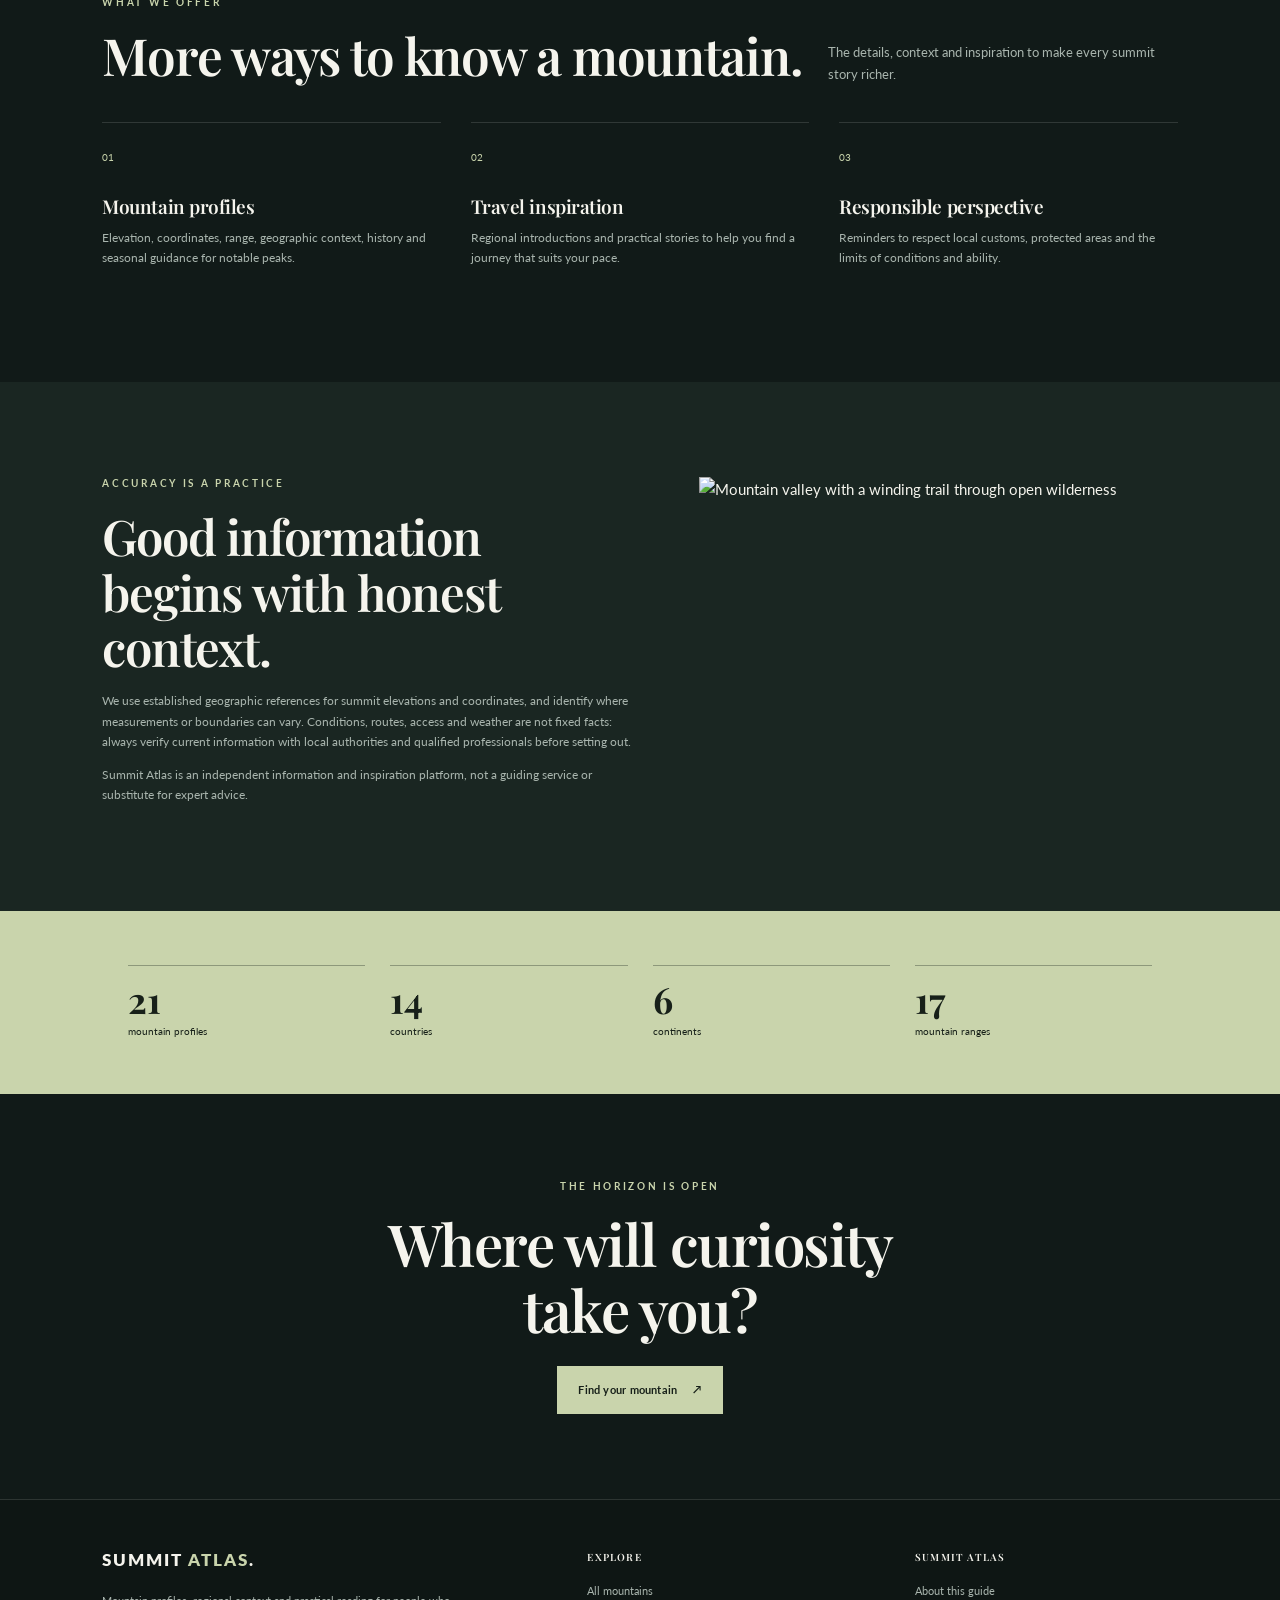
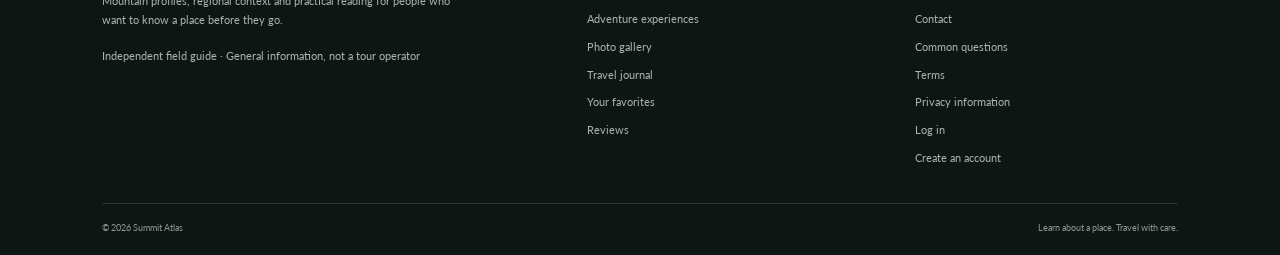
==== commit 69f4f0de: "create a gallery page" ====
--- a/about.html
+++ b/about.html
@@ -1,23 +1,164 @@
 <!doctype html>
 <html lang="en">
-<head>
-  <meta charset="UTF-8"><meta name="viewport" content="width=device-width, initial-scale=1.0">
-  <meta name="description" content="Meet Summit Atlas: a thoughtful, independent field guide to the world's great mountains.">
-  <title>About Summit Atlas | Our Story</title>
-  <link rel="preconnect" href="https://fonts.googleapis.com"><link rel="preconnect" href="https://fonts.gstatic.com" crossorigin>
-  <link href="https://fonts.googleapis.com/css2?family=DM+Sans:wght@400;500;600;700&family=Manrope:wght@400;500;600;700;800&display=swap" rel="stylesheet">
-  <link rel="stylesheet" href="style.css"><script src="script.js" defer></script>
-</head>
-<body data-page="about">
-  <header class="navbar"></header><p class="site-status" id="siteStatus" role="status" aria-live="polite"></p>
-  <main>
-    <section class="page-hero about-hero"><div class="reveal"><p class="eyebrow">OUR STORY · OUR POINT OF VIEW</p><h1>Made for the<br><span>mountain curious.</span></h1><p>We believe a place becomes more meaningful when you understand its landscape, history and people.</p></div></section>
-    <section class="section about-layout"><div class="about-image reveal"><img src="https://images.unsplash.com/photo-1464822759023-fed622ff2c3b?auto=format&fit=crop&w=1200&q=85" alt="Snow-covered mountain ridges in the evening light" loading="lazy"></div><div class="about-copy reveal"><p class="eyebrow">OUR STORY</p><h2>A field guide for the world's high places.</h2><p>Summit Atlas began with a simple idea: mountain travel deserves more than a list of famous summits. Every peak sits within a living landscape, shaped by geology, weather, local knowledge and generations of history.</p><p>We bring mountain profiles, practical context and field stories together in one place. Whether you're planning a trail, learning a range or simply following your curiosity, we want to help you look closer.</p><a href="destinations.html" class="btn btn-primary">Explore the mountain atlas <span aria-hidden="true">↗</span></a></div></section>
-    <section class="mission-section"><div class="section mission-layout"><article class="mission-card reveal"><p class="eyebrow">OUR MISSION</p><h2>Make mountain knowledge more accessible.</h2><p>We share clear, considered information that helps people understand mountain places and approach them with curiosity, humility and care.</p></article><article class="mission-card reveal"><p class="eyebrow">OUR VISION</p><h2>A world of exploration with respect at its heart.</h2><p>We imagine travel that values local voices, protects fragile environments and sees a journey as an opportunity to learn—not simply to arrive.</p></article></div></section>
-    <section class="section offer-section"><div class="section-heading reveal"><div><p class="eyebrow">WHAT WE OFFER</p><h2>More ways to know a mountain.</h2></div><p class="section-intro">The details, context and inspiration to make every summit story richer.</p></div><div class="offer-grid"><article class="offer-item reveal"><span>01</span><h3>Mountain profiles</h3><p>Elevation, coordinates, range, geographic context, history and seasonal guidance for notable peaks.</p></article><article class="offer-item reveal"><span>02</span><h3>Travel inspiration</h3><p>Regional introductions and practical stories to help you find a journey that suits your pace.</p></article><article class="offer-item reveal"><span>03</span><h3>Responsible perspective</h3><p>Reminders to respect local customs, protected areas and the limits of conditions and ability.</p></article></div></section>
-    <section class="commitment-section"><div class="section commitment-layout"><div class="commitment-copy reveal"><p class="eyebrow">ACCURACY IS A PRACTICE</p><h2>Good information begins with honest context.</h2><p>We use established geographic references for summit elevations and coordinates, and identify where measurements or boundaries can vary. Conditions, routes, access and weather are not fixed facts: always verify current information with local authorities and qualified professionals before setting out.</p><p>Summit Atlas is an independent information and inspiration platform, not a guiding service or substitute for expert advice.</p></div><div class="commitment-image reveal"><img src="https://images.unsplash.com/photo-1500530855697-b586d89ba3ee?auto=format&fit=crop&w=1100&q=85" alt="Mountain valley with a winding trail through open wilderness" loading="lazy"></div></div></section>
-    <section class="about-stat-band"><div><strong>21</strong><span>mountain profiles</span></div><div><strong>14</strong><span>countries</span></div><div><strong>6</strong><span>continents</span></div><div><strong>17</strong><span>mountain ranges</span></div></section>
-    <section class="closing-cta"><p class="eyebrow">THE HORIZON IS OPEN</p><h2>Where will curiosity<br>take you?</h2><a href="destinations.html" class="btn btn-primary">Find your mountain <span aria-hidden="true">↗</span></a></section>
-  </main><footer class="footer"></footer>
-</body>
+  <head>
+    <meta charset="UTF-8" />
+    <meta name="viewport" content="width=device-width, initial-scale=1.0" />
+    <meta
+      name="description"
+      content="Meet Summit Atlas: a thoughtful, independent field guide to the world's great mountains."
+    />
+    <title>About Summit Atlas | Our Story</title>
+    <link rel="preconnect" href="https://fonts.googleapis.com" />
+    <link rel="preconnect" href="https://fonts.gstatic.com" crossorigin />
+    <link
+      href="https://fonts.googleapis.com/css2?family=Lato:wght@400;700&family=Playfair+Display:wght@400;500;600;700&display=swap"
+      rel="stylesheet"
+    />
+    <link rel="stylesheet" href="style.css" />
+    <script src="script.js" defer></script>
+  </head>
+  <body data-page="about">
+    <header class="navbar"></header>
+    <p class="site-status" id="siteStatus" role="status" aria-live="polite"></p>
+    <main>
+      <section class="page-hero about-hero">
+        <div class="reveal">
+          <p class="eyebrow">OUR STORY · OUR POINT OF VIEW</p>
+          <h1>Made for the<br /><span>mountain curious.</span></h1>
+          <p>
+            We believe a place becomes more meaningful when you understand its
+            landscape, history and people.
+          </p>
+        </div>
+      </section>
+      <section class="section about-layout">
+        <div class="about-image reveal">
+          <img
+            src="https://images.unsplash.com/photo-1464822759023-fed622ff2c3b?auto=format&fit=crop&w=1200&q=85"
+            alt="Snow-covered mountain ridges in the evening light"
+            loading="lazy"
+          />
+        </div>
+        <div class="about-copy reveal">
+          <p class="eyebrow">OUR STORY</p>
+          <h2>A field guide for the world's high places.</h2>
+          <p>
+            Summit Atlas began with a simple idea: mountain travel deserves more
+            than a list of famous summits. Every peak sits within a living
+            landscape, shaped by geology, weather, local knowledge and
+            generations of history.
+          </p>
+          <p>
+            We bring mountain profiles, practical context and field stories
+            together in one place. Whether you're planning a trail, learning a
+            range or simply following your curiosity, we want to help you look
+            closer.
+          </p>
+          <a href="destinations.html" class="btn btn-primary"
+            >Explore the mountain atlas <span aria-hidden="true">↗</span></a
+          >
+        </div>
+      </section>
+      <section class="mission-section">
+        <div class="section mission-layout">
+          <article class="mission-card reveal">
+            <p class="eyebrow">OUR MISSION</p>
+            <h2>Make mountain knowledge more accessible.</h2>
+            <p>
+              We share clear, considered information that helps people
+              understand mountain places and approach them with curiosity,
+              humility and care.
+            </p>
+          </article>
+          <article class="mission-card reveal">
+            <p class="eyebrow">OUR VISION</p>
+            <h2>A world of exploration with respect at its heart.</h2>
+            <p>
+              We imagine travel that values local voices, protects fragile
+              environments and sees a journey as an opportunity to learn—not
+              simply to arrive.
+            </p>
+          </article>
+        </div>
+      </section>
+      <section class="section offer-section">
+        <div class="section-heading reveal">
+          <div>
+            <p class="eyebrow">WHAT WE OFFER</p>
+            <h2>More ways to know a mountain.</h2>
+          </div>
+          <p class="section-intro">
+            The details, context and inspiration to make every summit story
+            richer.
+          </p>
+        </div>
+        <div class="offer-grid">
+          <article class="offer-item reveal">
+            <span>01</span>
+            <h3>Mountain profiles</h3>
+            <p>
+              Elevation, coordinates, range, geographic context, history and
+              seasonal guidance for notable peaks.
+            </p>
+          </article>
+          <article class="offer-item reveal">
+            <span>02</span>
+            <h3>Travel inspiration</h3>
+            <p>
+              Regional introductions and practical stories to help you find a
+              journey that suits your pace.
+            </p>
+          </article>
+          <article class="offer-item reveal">
+            <span>03</span>
+            <h3>Responsible perspective</h3>
+            <p>
+              Reminders to respect local customs, protected areas and the limits
+              of conditions and ability.
+            </p>
+          </article>
+        </div>
+      </section>
+      <section class="commitment-section">
+        <div class="section commitment-layout">
+          <div class="commitment-copy reveal">
+            <p class="eyebrow">ACCURACY IS A PRACTICE</p>
+            <h2>Good information begins with honest context.</h2>
+            <p>
+              We use established geographic references for summit elevations and
+              coordinates, and identify where measurements or boundaries can
+              vary. Conditions, routes, access and weather are not fixed facts:
+              always verify current information with local authorities and
+              qualified professionals before setting out.
+            </p>
+            <p>
+              Summit Atlas is an independent information and inspiration
+              platform, not a guiding service or substitute for expert advice.
+            </p>
+          </div>
+          <div class="commitment-image reveal">
+            <img
+              src="https://images.unsplash.com/photo-1500530855697-b586d89ba3ee?auto=format&fit=crop&w=1100&q=85"
+              alt="Mountain valley with a winding trail through open wilderness"
+              loading="lazy"
+            />
+          </div>
+        </div>
+      </section>
+      <section class="about-stat-band">
+        <div><strong>21</strong><span>mountain profiles</span></div>
+        <div><strong>14</strong><span>countries</span></div>
+        <div><strong>6</strong><span>continents</span></div>
+        <div><strong>17</strong><span>mountain ranges</span></div>
+      </section>
+      <section class="closing-cta">
+        <p class="eyebrow">THE HORIZON IS OPEN</p>
+        <h2>Where will curiosity<br />take you?</h2>
+        <a href="destinations.html" class="btn btn-primary"
+          >Find your mountain <span aria-hidden="true">↗</span></a
+        >
+      </section>
+    </main>
+    <footer class="footer"></footer>
+  </body>
 </html>
--- a/style.css
+++ b/style.css
@@ -5,571 +5,3437 @@
   --surface-soft: #202e29;
   --text: #f5f4ed;
   --muted: #a9b5ae;
-  --accent: #c6e36a;
-  --line: rgba(232, 241, 233, .14);
-  --heading: "Manrope", "DM Sans", sans-serif;
-  --body: "DM Sans", Arial, sans-serif;
+  --accent: #c9d4ac;
+  --line: rgba(232, 241, 233, 0.14);
+  --font-heading: "Playfair Display", serif;
+  --font-body: "Lato", sans-serif;
 }
 
-* { box-sizing: border-box; }
-html { scroll-behavior: smooth; scroll-padding-top: 85px; }
-body { margin: 0; background: var(--bg); color: var(--text); font: 400 15px/1.7 var(--body); }
-body, button, input, select, textarea { font-family: var(--body); }
-button, input, select, textarea { font-size: inherit; }
-button, a { -webkit-tap-highlight-color: transparent; }
-a { color: inherit; text-decoration: none; }
-img { display: block; width: 100%; object-fit: cover; }
-button { color: inherit; }
-::selection { color: #141a12; background: var(--accent); }
-:focus-visible { outline: 2px solid var(--accent); outline-offset: 4px; }
+* {
+  box-sizing: border-box;
+}
+html {
+  scroll-behavior: smooth;
+  scroll-padding-top: 85px;
+}
+body {
+  margin: 0;
+  background: var(--bg);
+  color: var(--text);
+  font: 400 15px/1.7 var(--font-body);
+}
+body,
+button,
+input,
+select,
+textarea {
+  font-family: var(--font-body);
+}
+button,
+input,
+select,
+textarea {
+  font-size: inherit;
+}
+button,
+a {
+  -webkit-tap-highlight-color: transparent;
+}
+a {
+  color: inherit;
+  text-decoration: none;
+}
+img {
+  display: block;
+  width: 100%;
+  object-fit: cover;
+}
+button {
+  color: inherit;
+}
+::selection {
+  color: #141a12;
+  background: var(--accent);
+}
+:focus-visible {
+  outline: 2px solid var(--accent);
+  outline-offset: 4px;
+}
 
 .navbar {
-  position: sticky; z-index: 20; top: 0; display: flex; min-height: 78px;
-  align-items: center; justify-content: space-between; gap: 30px; padding: 0 7%;
-  border-bottom: 1px solid var(--line); background: rgba(17, 26, 24, .97);
-}
-.logo { display: inline-flex; align-items: center; white-space: nowrap; font: 800 17px/1 var(--heading); letter-spacing: 2px; }
-.logo span { margin-left: 5px; color: var(--accent); }
-.logo i { color: var(--text); font-style: normal; }
-.nav-links { display: flex; align-items: center; gap: clamp(16px, 2.4vw, 35px); }
-.nav-links a { position: relative; padding: 9px 0; color: #c0c8c0; font-size: 12px; transition: color .2s ease; }
-.nav-links a::after { position: absolute; right: 0; bottom: 1px; left: 0; height: 1px; background: var(--accent); content: ""; transform: scaleX(0); transform-origin: left; transition: transform .2s ease; }
-.nav-links a:hover, .nav-links a.active { color: var(--accent); }
-.nav-links a.active::after, .nav-links a:hover::after { transform: scaleX(1); }
-.menu-toggle { display: none; width: 44px; height: 44px; padding: 11px; border: 1px solid var(--line); background: transparent; cursor: pointer; }
-.menu-toggle span { display: block; height: 1px; margin: 5px 0; background: var(--text); }
-.site-status:empty { display: none; }
-.site-status { position: fixed; z-index: 15; right: 16px; bottom: 16px; max-width: min(440px, calc(100vw - 32px)); padding: 12px 16px; border: 1px solid var(--line); background: #24332f; box-shadow: 0 10px 40px #0005; color: var(--text); font-size: 12px; }
+  position: sticky;
+  z-index: 20;
+  top: 0;
+  display: flex;
+  min-height: 78px;
+  align-items: center;
+  justify-content: space-between;
+  gap: 30px;
+  padding: 0 7%;
+  border-bottom: 1px solid var(--line);
+  background: rgba(17, 26, 24, 0.97);
+}
+.logo {
+  display: inline-flex;
+  align-items: center;
+  white-space: nowrap;
+  font: 800 17px/1 var(--font-body);
+  letter-spacing: 2px;
+}
+.logo span {
+  margin-left: 5px;
+  color: var(--accent);
+}
+.logo i {
+  color: var(--text);
+  font-style: normal;
+}
+.nav-links {
+  display: flex;
+  align-items: center;
+  gap: clamp(16px, 2.4vw, 35px);
+}
+.nav-links a {
+  position: relative;
+  padding: 9px 0;
+  color: #c0c8c0;
+  font-size: 12px;
+  transition: color 0.2s ease;
+}
+.nav-links a::after {
+  position: absolute;
+  right: 0;
+  bottom: 1px;
+  left: 0;
+  height: 1px;
+  background: var(--accent);
+  content: "";
+  transform: scaleX(0);
+  transform-origin: left;
+  transition: transform 0.2s ease;
+}
+.nav-links a:hover,
+.nav-links a.active {
+  color: var(--accent);
+}
+.nav-links a.active::after,
+.nav-links a:hover::after {
+  transform: scaleX(1);
+}
+.nav-actions {
+  display: flex;
+  flex: 0 0 auto;
+  align-items: center;
+  gap: 10px;
+}
+.menu-toggle {
+  display: none;
+  width: 44px;
+  height: 44px;
+  padding: 11px;
+  border: 1px solid var(--line);
+  background: transparent;
+  cursor: pointer;
+}
+.menu-toggle span {
+  display: block;
+  height: 1px;
+  margin: 5px 0;
+  background: var(--text);
+}
+.account-menu {
+  position: relative;
+  flex: 0 0 auto;
+}
+.account-toggle {
+  display: grid;
+  width: 42px;
+  height: 42px;
+  place-items: center;
+  padding: 9px;
+  border: 1px solid var(--line);
+  background: transparent;
+  color: #e2e8e1;
+  cursor: pointer;
+  transition:
+    border-color 0.2s ease,
+    color 0.2s ease,
+    background 0.2s ease;
+}
+.account-toggle:hover,
+.account-toggle[aria-expanded="true"] {
+  border-color: var(--accent);
+  background: #ffffff09;
+  color: var(--accent);
+}
+.account-toggle svg {
+  width: 21px;
+  height: 21px;
+}
+.account-dropdown {
+  position: absolute;
+  z-index: 30;
+  top: calc(100% + 11px);
+  right: 0;
+  width: 248px;
+  padding: 8px;
+  border: 1px solid #e0e2d9;
+  background: #fbfaf6;
+  box-shadow: 0 15px 38px #09110f38;
+  color: #28332d;
+}
+.account-dropdown[hidden] {
+  display: none;
+}
+.account-dropdown.is-open {
+  animation: account-menu-in 0.16s ease-out both;
+}
+@keyframes account-menu-in {
+  from {
+    opacity: 0;
+    transform: translateY(-5px);
+  }
+  to {
+    opacity: 1;
+    transform: translateY(0);
+  }
+}
+.account-dropdown a,
+.account-dropdown button {
+  display: flex;
+  width: 100%;
+  min-height: 43px;
+  align-items: center;
+  padding: 10px 12px;
+  border: 0;
+  background: transparent;
+  color: #344139;
+  font: 400 13px/1.4 var(--font-body);
+  text-align: left;
+  cursor: pointer;
+}
+.account-dropdown a:hover,
+.account-dropdown button:hover {
+  background: #eef0e9;
+  color: #253c2c;
+}
+.account-dropdown a:focus-visible,
+.account-dropdown button:focus-visible {
+  outline: 2px solid #748761;
+  outline-offset: -2px;
+}
+.account-greeting {
+  margin: 7px 12px 0;
+  color: #748075;
+  font-size: 10px;
+}
+.account-name {
+  overflow: hidden;
+  margin: 0 12px 7px;
+  color: #2d392f;
+  font: 600 18px/1.3 var(--font-heading);
+  text-overflow: ellipsis;
+  white-space: nowrap;
+}
+.account-dropdown a + button,
+.account-dropdown a:last-child {
+  border-top: 1px solid #e6e8e0;
+}
+.site-status:empty {
+  display: none;
+}
+.site-status {
+  position: fixed;
+  z-index: 15;
+  right: 16px;
+  bottom: 16px;
+  max-width: min(440px, calc(100vw - 32px));
+  padding: 12px 16px;
+  border: 1px solid var(--line);
+  background: #24332f;
+  box-shadow: 0 10px 40px #0005;
+  color: var(--text);
+  font-size: 12px;
+}
 
 .hero {
-  position: relative; display: flex; min-height: min(790px, calc(100svh - 78px)); align-items: center;
-  padding: 76px 10%; overflow: hidden;
-  background: linear-gradient(90deg, rgba(10, 17, 17, .85) 0%, rgba(10, 17, 17, .57) 43%, rgba(10, 17, 17, .1) 100%), linear-gradient(0deg, rgba(11, 18, 17, .55), transparent 40%), url("https://images.unsplash.com/photo-1464822759023-fed622ff2c3b?auto=format&fit=crop&w=2200&q=90") center 48%/cover;
-}
-.hero-content { width: min(730px, 100%); }
-.eyebrow { margin: 0 0 17px; color: var(--accent); font-size: 10px; font-weight: 700; letter-spacing: 2.7px; line-height: 1.5; }
-h1, h2, h3, p { margin-top: 0; }
-h1, h2, h3 { line-height: 1.13; }
-h1, h2 { font-family: var(--heading); font-weight: 600; letter-spacing: -.045em; }
-h1 span, h2 span { color: var(--accent); }
-.hero h1 { max-width: 760px; margin-bottom: 21px; font-size: clamp(48px, 7.1vw, 88px); letter-spacing: -.065em; line-height: 1.03; }
-.hero-description { max-width: 520px; margin-bottom: 26px; color: #d3dad3; font-size: 15px; }
-.hero-buttons { display: flex; flex-wrap: wrap; gap: 12px; }
-.btn { display: inline-flex; min-height: 48px; align-items: center; justify-content: center; gap: 16px; padding: 12px 20px; border: 1px solid transparent; font-size: 11px; font-weight: 700; letter-spacing: .02em; transition: background .2s ease, color .2s ease, border-color .2s ease, transform .2s ease; cursor: pointer; }
-.btn:hover { transform: translateY(-2px); }
-.btn-primary { background: var(--accent); color: #172019; }
-.btn-primary:hover { background: #d9ef8e; }
-.btn-outline { border-color: rgba(255,255,255,.55); background: rgba(17,26,24,.25); color: #fff; }
-.btn-outline:hover { border-color: var(--accent); color: var(--accent); }
-.hero-search { width: min(470px, 100%); margin-top: 30px; }
-.hero-search label, .newsletter-form label { display: block; margin-bottom: 8px; color: #d7ddd6; font-size: 11px; font-weight: 600; }
-.hero-search>div { display: flex; height: 51px; align-items: center; padding-left: 14px; border: 1px solid rgba(255,255,255,.45); background: rgba(17,26,24,.72); }
-.hero-search>div>span { color: var(--accent); font-size: 24px; }
-.hero-search input { width: 100%; height: 100%; padding: 0 12px; border: 0; outline: 0; background: transparent; color: var(--text); font-size: 12px; }
-.hero-search input::placeholder { color: #bbc4bc; }
-.hero-search button { width: 53px; height: 100%; border: 0; background: var(--accent); color: #172019; font-size: 21px; cursor: pointer; }
-.hero-footnote { display: flex; flex-wrap: wrap; align-items: center; gap: 11px; margin-top: 27px; color: #c7d0c8; font-size: 10px; letter-spacing: .04em; }
-.hero-footnote i { width: 3px; height: 3px; border-radius: 50%; background: var(--accent); }
-.hero-caption, .hero-index { position: absolute; bottom: 26px; color: #e4e9e3; font-size: 10px; letter-spacing: .1em; }
-.hero-caption { right: 7%; }
-.caption-dot { display: inline-block; width: 6px; height: 6px; margin-right: 7px; border-radius: 50%; background: var(--accent); }
-.hero-index { left: 7%; color: var(--accent); }
-.hero-index span { color: #fff8; }
+  position: relative;
+  display: flex;
+  min-height: min(790px, calc(100svh - 78px));
+  align-items: center;
+  padding: 76px 10%;
+  overflow: hidden;
+  background: #101714;
+}
+.hero {
+  min-height: min(790px, calc(100vh - 78px));
+  min-height: min(790px, calc(100dvh - 78px));
+}
+.hero-content {
+  width: min(730px, 100%);
+}
+.eyebrow {
+  margin: 0 0 17px;
+  color: var(--accent);
+  font-size: 10px;
+  font-weight: 700;
+  letter-spacing: 2.7px;
+  line-height: 1.5;
+}
+h1,
+h2,
+h3,
+p {
+  margin-top: 0;
+}
+h1,
+h2,
+h3 {
+  line-height: 1.13;
+}
+h1,
+h2,
+h3,
+h4 {
+  font-family: var(--font-heading);
+  font-weight: 600;
+  letter-spacing: -0.025em;
+}
+h1 span,
+h2 span {
+  color: var(--accent);
+}
+.hero h1 {
+  max-width: 760px;
+  margin-bottom: 21px;
+  font-size: clamp(48px, 7.1vw, 88px);
+  letter-spacing: -0.065em;
+  line-height: 1.03;
+}
+.hero-description {
+  max-width: 520px;
+  margin-bottom: 26px;
+  color: #d3dad3;
+  font-size: 15px;
+}
+.hero-buttons {
+  display: flex;
+  flex-wrap: wrap;
+  gap: 12px;
+}
+.btn {
+  display: inline-flex;
+  min-height: 48px;
+  align-items: center;
+  justify-content: center;
+  gap: 16px;
+  padding: 12px 20px;
+  border: 1px solid transparent;
+  font-size: 11px;
+  font-weight: 700;
+  letter-spacing: 0.02em;
+  transition:
+    background 0.2s ease,
+    color 0.2s ease,
+    border-color 0.2s ease,
+    transform 0.2s ease;
+  cursor: pointer;
+}
+.btn:hover {
+  transform: translateY(-2px);
+}
+.btn-primary {
+  background: var(--accent);
+  color: #172019;
+}
+.btn-primary:hover {
+  background: #d9ef8e;
+}
+.btn-outline {
+  border-color: rgba(255, 255, 255, 0.55);
+  background: rgba(17, 26, 24, 0.25);
+  color: #fff;
+}
+.btn-outline:hover {
+  border-color: var(--accent);
+  color: var(--accent);
+}
+.hero-search {
+  width: min(470px, 100%);
+  margin-top: 30px;
+}
+.hero-search label,
+.newsletter-form label {
+  display: block;
+  margin-bottom: 8px;
+  color: #d7ddd6;
+  font-size: 11px;
+  font-weight: 600;
+}
+.hero-search > div {
+  display: flex;
+  height: 51px;
+  align-items: center;
+  padding-left: 14px;
+  border: 1px solid rgba(255, 255, 255, 0.45);
+  background: rgba(17, 26, 24, 0.72);
+}
+.hero-search > div > span {
+  color: var(--accent);
+  font-size: 24px;
+}
+.hero-search input {
+  width: 100%;
+  height: 100%;
+  padding: 0 12px;
+  border: 0;
+  outline: 0;
+  background: transparent;
+  color: var(--text);
+  font-size: 12px;
+}
+.hero-search input::placeholder {
+  color: #bbc4bc;
+}
+.hero-search button {
+  width: 53px;
+  height: 100%;
+  border: 0;
+  background: var(--accent);
+  color: #172019;
+  font-size: 21px;
+  cursor: pointer;
+}
+.hero-footnote {
+  display: flex;
+  flex-wrap: wrap;
+  align-items: center;
+  gap: 11px;
+  margin-top: 27px;
+  color: #c7d0c8;
+  font-size: 10px;
+  letter-spacing: 0.04em;
+}
+.hero-footnote i {
+  width: 3px;
+  height: 3px;
+  border-radius: 50%;
+  background: var(--accent);
+}
+.hero-caption,
+.hero-index {
+  position: absolute;
+  bottom: 26px;
+  color: #e4e9e3;
+  font-size: 10px;
+  letter-spacing: 0.1em;
+}
+.hero-caption {
+  right: 7%;
+}
+.caption-dot {
+  display: inline-block;
+  width: 6px;
+  height: 6px;
+  margin-right: 7px;
+  border-radius: 50%;
+  background: var(--accent);
+}
+.hero-index {
+  left: 7%;
+  color: var(--accent);
+}
+.hero-index span {
+  color: #fff8;
+}
 
-.section { padding: 94px 8%; }
-.section-heading { display: flex; align-items: end; justify-content: space-between; gap: 24px; margin-bottom: 37px; }
-.section-heading h2, .about-copy h2, .contact-copy h2 { margin: 0; font-size: clamp(34px, 4vw, 53px); }
-.section-intro { max-width: 350px; margin: 0; color: var(--muted); font-size: 13px; }
-.text-link { display: inline-flex; align-items: center; gap: 9px; width: fit-content; padding-bottom: 4px; border-bottom: 1px solid var(--accent); color: var(--accent); font-size: 11px; font-weight: 600; white-space: nowrap; }
-.text-link:hover { color: #e0f3ae; }
-.destination-grid { display: grid; grid-template-columns: repeat(3, minmax(0, 1fr)); gap: 19px; }
-.mountain-card { position: relative; min-width: 0; min-height: 340px; overflow: hidden; background: var(--surface); animation: card-in .5s both; animation-delay: calc(var(--card-index, 0) * 35ms); }
-@keyframes card-in { from { opacity: 0; transform: translateY(10px); } to { opacity: 1; transform: translateY(0); } }
-.mountain-card-link { position: absolute; inset: 0; display: block; }
-.mountain-photo { position: absolute; inset: 0; height: 100%; transition: transform .65s ease; }
-.mountain-card:hover .mountain-photo { transform: scale(1.055); }
-.mountain-card::after { position: absolute; inset: 25% 0 0; background: linear-gradient(0deg, rgba(8,14,13,.94), rgba(8,14,13,.36) 54%, transparent); content: ""; pointer-events: none; }
-.card-photo-label { position: absolute; z-index: 1; top: 17px; left: 17px; padding: 6px 9px; border: 1px solid #ffffff55; background: #101a18a6; color: #f3f5ed; font-size: 9px; letter-spacing: .12em; text-transform: uppercase; }
-.mountain-card-copy { position: absolute; z-index: 1; right: 19px; bottom: 19px; left: 19px; pointer-events: none; }
-.mountain-card-copy .eyebrow { margin-bottom: 7px; font-size: 9px; }
-.mountain-card-copy h3 { margin: 0 0 7px; font: 600 24px/1.15 var(--heading); letter-spacing: -.035em; }
-.mountain-card-copy>p:last-child { margin: 0; color: #d1d8d1; font-size: 10px; }
-.mountain-card-copy>p:last-child span { padding: 0 4px; color: var(--accent); }
-.favorite-button { position: absolute; z-index: 3; top: 14px; right: 14px; display: grid; width: 39px; height: 39px; place-items: center; border: 1px solid #ffffff66; border-radius: 50%; background: rgba(12,19,17,.64); color: white; font-size: 22px; cursor: pointer; transition: color .2s, background .2s, transform .2s; }
-.favorite-button:hover { transform: scale(1.06); }
-.favorite-button.is-favorite { border-color: var(--accent); color: var(--accent); }
-.loading-note { grid-column: 1/-1; padding: 40px 0; color: var(--muted); }
-.popular-section { display: grid; min-height: 490px; grid-template-columns: 1.12fr .88fr; background: var(--surface); }
-.popular-image { min-height: 420px; background: url("https://images.unsplash.com/photo-1470770841072-f978cf4d019e?auto=format&fit=crop&w=1400&q=85") center/cover; }
-.popular-copy { position: relative; display: flex; flex-direction: column; align-items: flex-start; justify-content: center; padding: 75px clamp(35px, 8vw, 120px); }
-.popular-copy h2 { margin-bottom: 19px; font-size: clamp(36px, 4.5vw, 58px); }
-.popular-copy>p:not(.eyebrow) { max-width: 410px; margin-bottom: 23px; color: var(--muted); font-size: 13px; }
-.popular-note { display: flex; align-items: center; gap: 16px; margin-top: 34px; color: var(--muted); font-size: 10px; }
-.popular-note strong { color: var(--accent); }
-.regions-section { padding-top: 105px; padding-bottom: 105px; }
-.region-grid { display: grid; grid-template-columns: repeat(3, minmax(0, 1fr)); border-top: 1px solid var(--line); border-left: 1px solid var(--line); }
-.region-card { position: relative; min-height: 205px; padding: 26px 28px; border-right: 1px solid var(--line); border-bottom: 1px solid var(--line); transition: background .25s; }
-.region-card:hover { background: var(--surface); }
-.region-card>span, .experience-card>span { color: var(--accent); font-size: 9px; letter-spacing: .14em; }
-.region-card h3 { margin: 27px 28px 8px 0; font: 600 22px var(--heading); }
-.region-card p { max-width: 300px; margin: 0; color: var(--muted); font-size: 11px; }
-.region-card>b, .experience-card>b { position: absolute; right: 23px; bottom: 24px; color: var(--accent); font-size: 18px; font-weight: 400; transition: transform .2s; }
-.region-card:hover>b, .experience-card:hover>b { transform: translate(3px,-3px); }
-.why-section { background: #1a2622; }
-.why-layout { display: grid; grid-template-columns: .85fr 1.15fr; align-items: center; gap: 90px; }
-.why-heading h2 { margin: 0 0 20px; font-size: clamp(40px, 5vw, 60px); }
-.why-heading>p:not(.eyebrow) { max-width: 420px; margin-bottom: 22px; color: var(--muted); font-size: 13px; }
-.why-list { border-top: 1px solid var(--line); }
-.why-item { display: grid; grid-template-columns: 45px 1fr; gap: 15px; padding: 22px 0; border-bottom: 1px solid var(--line); }
-.why-item>span { padding-top: 4px; color: var(--accent); font-size: 10px; }
-.why-item h3 { margin: 0 0 6px; font: 600 17px var(--heading); }
-.why-item p { max-width: 440px; margin: 0; color: var(--muted); font-size: 12px; }
-.stats-band { display: grid; grid-template-columns: .8fr 1.2fr; gap: 60px; padding: 70px 10%; background: #c6e36a; color: #18211c; }
-.stats-band .eyebrow { color: #415526; }
-.stats-heading h2 { margin: 0; font-size: clamp(30px, 4vw, 46px); }
-.stats-grid { display: grid; grid-template-columns: repeat(2, 1fr); align-content: center; gap: 27px 35px; }
-.stats-grid>div { display: flex; flex-direction: column; padding-top: 9px; border-top: 1px solid #17211955; }
-.stats-grid strong { font: 700 35px var(--heading); letter-spacing: -.05em; }
-.stats-grid span { font-size: 10px; }
-.experiences-section { padding-bottom: 102px; }
-.experience-grid { display: grid; min-height: 265px; grid-template-columns: repeat(4, 1fr); gap: 13px; }
-.experience-card { position: relative; display: flex; min-height: 255px; flex-direction: column; justify-content: flex-end; padding: 20px; overflow: hidden; background-position: center; background-size: cover; }
-.experience-card::before { position: absolute; inset: 0; background: linear-gradient(0deg,#0b1312df, transparent 80%); content: ""; transition: background .3s; }
-.experience-card>* { position: relative; }
-.experience-card:hover { background-size: auto, cover; }
-.experience-card h3 { max-width: 200px; margin: 12px 30px 0 0; font: 600 23px var(--heading); }
-.experience-climb { background-image: url("https://images.unsplash.com/photo-1522163182402-834f871fd851?auto=format&fit=crop&w=800&q=85"); }
-.experience-trek { background-image: url("https://images.unsplash.com/photo-1551632811-561732d1e306?auto=format&fit=crop&w=800&q=85"); }
-.experience-hike { background-image: url("https://images.unsplash.com/photo-1470770841072-f978cf4d019e?auto=format&fit=crop&w=800&q=85"); }
-.experience-camp { background-image: url("https://images.unsplash.com/photo-1500530855697-b586d89ba3ee?auto=format&fit=crop&w=800&q=85"); }
-.journal-preview-section { background: #192522; }
-.journal-preview-section>.section { padding-bottom: 38px; }
-.journal-preview-grid { display: grid; grid-template-columns: repeat(3, minmax(0, 1fr)); gap: 22px; padding: 0 8% 85px; }
-.journal-preview img { height: 210px; margin-bottom: 20px; }
-.journal-preview .eyebrow { margin-bottom: 9px; font-size: 9px; }
-.journal-preview h3 { min-height: 50px; margin-bottom: 14px; font: 600 19px/1.3 var(--heading); }
-.newsletter-section { display: grid; grid-template-columns: 1fr 1fr; align-items: center; gap: 45px; padding: 75px 10%; background: #24312a; }
-.newsletter-copy h2 { margin: 0 0 14px; font-size: clamp(30px, 4vw, 45px); }
-.newsletter-copy>p:not(.eyebrow) { max-width: 420px; margin: 0; color: var(--muted); font-size: 12px; }
-.newsletter-form>div { display: flex; min-height: 50px; border: 1px solid #ffffff55; }
-.newsletter-form input { width: 100%; min-width: 0; padding: 0 13px; border: 0; outline: 0; background: transparent; color: var(--text); font-size: 12px; }
-.newsletter-form button { padding: 0 17px; border: 0; background: var(--accent); color: #142017; font-size: 11px; font-weight: 700; white-space: nowrap; cursor: pointer; }
-.newsletter-form>p { margin: 9px 0 0; color: #bbc5bc; font-size: 10px; }
+.section {
+  padding: 94px 8%;
+}
+.section-heading {
+  display: flex;
+  align-items: end;
+  justify-content: space-between;
+  gap: 24px;
+  margin-bottom: 37px;
+}
+.section-heading h2,
+.about-copy h2,
+.contact-copy h2 {
+  margin: 0;
+  font-size: clamp(34px, 4vw, 53px);
+}
+.section-intro {
+  max-width: 350px;
+  margin: 0;
+  color: var(--muted);
+  font-size: 13px;
+}
+.text-link {
+  display: inline-flex;
+  align-items: center;
+  gap: 9px;
+  width: fit-content;
+  padding-bottom: 4px;
+  border-bottom: 1px solid var(--accent);
+  color: var(--accent);
+  font-size: 11px;
+  font-weight: 600;
+  white-space: nowrap;
+}
+.text-link:hover {
+  color: #e0f3ae;
+}
+.destination-grid {
+  display: grid;
+  grid-template-columns: repeat(3, minmax(0, 1fr));
+  gap: 19px;
+}
+.mountain-card {
+  position: relative;
+  min-width: 0;
+  min-height: 340px;
+  overflow: hidden;
+  background: var(--surface);
+  animation: card-in 0.5s both;
+  animation-delay: calc(var(--card-index, 0) * 35ms);
+}
+@keyframes card-in {
+  from {
+    opacity: 0;
+    transform: translateY(10px);
+  }
+  to {
+    opacity: 1;
+    transform: translateY(0);
+  }
+}
+.mountain-card-link {
+  position: absolute;
+  inset: 0;
+  display: block;
+}
+.mountain-photo {
+  position: absolute;
+  inset: 0;
+  height: 100%;
+  transition: transform 0.65s ease;
+}
+.mountain-card:hover .mountain-photo {
+  transform: scale(1.055);
+}
+.mountain-card::after {
+  position: absolute;
+  inset: 25% 0 0;
+  background: linear-gradient(
+    0deg,
+    rgba(8, 14, 13, 0.94),
+    rgba(8, 14, 13, 0.36) 54%,
+    transparent
+  );
+  content: "";
+  pointer-events: none;
+}
+.card-photo-label {
+  position: absolute;
+  z-index: 1;
+  top: 17px;
+  left: 17px;
+  padding: 6px 9px;
+  border: 1px solid #ffffff55;
+  background: #101a18a6;
+  color: #f3f5ed;
+  font-size: 9px;
+  letter-spacing: 0.12em;
+  text-transform: uppercase;
+}
+.mountain-card-copy {
+  position: absolute;
+  z-index: 1;
+  right: 19px;
+  bottom: 19px;
+  left: 19px;
+  pointer-events: none;
+}
+.mountain-card-copy .eyebrow {
+  margin-bottom: 7px;
+  font-size: 9px;
+}
+.mountain-card-copy h3 {
+  margin: 0 0 7px;
+  font: 600 24px/1.15 var(--font-heading);
+  letter-spacing: -0.025em;
+}
+.mountain-card-copy > p:last-child {
+  margin: 0;
+  color: #d1d8d1;
+  font-size: 10px;
+}
+.mountain-card-copy > p:last-child span {
+  padding: 0 4px;
+  color: var(--accent);
+}
+.favorite-button {
+  position: absolute;
+  z-index: 3;
+  top: 14px;
+  right: 14px;
+  display: grid;
+  width: 39px;
+  height: 39px;
+  place-items: center;
+  border: 1px solid #ffffff66;
+  border-radius: 50%;
+  background: rgba(12, 19, 17, 0.64);
+  color: white;
+  font-size: 22px;
+  cursor: pointer;
+  transition:
+    color 0.2s,
+    background 0.2s,
+    transform 0.2s;
+}
+.favorite-button:hover {
+  transform: scale(1.06);
+}
+.favorite-button.is-favorite {
+  border-color: var(--accent);
+  color: var(--accent);
+}
+.loading-note {
+  grid-column: 1/-1;
+  padding: 40px 0;
+  color: var(--muted);
+}
+.popular-section {
+  display: grid;
+  min-height: 490px;
+  grid-template-columns: 1.12fr 0.88fr;
+  background: var(--surface);
+}
+.popular-image {
+  min-height: 420px;
+  background: url("https://images.unsplash.com/photo-1470770841072-f978cf4d019e?auto=format&fit=crop&w=1400&q=85")
+    center/cover;
+}
+.popular-copy {
+  position: relative;
+  display: flex;
+  flex-direction: column;
+  align-items: flex-start;
+  justify-content: center;
+  padding: 75px clamp(35px, 8vw, 120px);
+}
+.popular-copy h2 {
+  margin-bottom: 19px;
+  font-size: clamp(36px, 4.5vw, 58px);
+}
+.popular-copy > p:not(.eyebrow) {
+  max-width: 410px;
+  margin-bottom: 23px;
+  color: var(--muted);
+  font-size: 13px;
+}
+.popular-note {
+  display: flex;
+  align-items: center;
+  gap: 16px;
+  margin-top: 34px;
+  color: var(--muted);
+  font-size: 10px;
+}
+.popular-note strong {
+  color: var(--accent);
+}
+.regions-section {
+  padding-top: 105px;
+  padding-bottom: 105px;
+}
+.region-grid {
+  display: grid;
+  grid-template-columns: repeat(3, minmax(0, 1fr));
+  border-top: 1px solid var(--line);
+  border-left: 1px solid var(--line);
+}
+.region-card {
+  position: relative;
+  min-height: 205px;
+  padding: 26px 28px;
+  border-right: 1px solid var(--line);
+  border-bottom: 1px solid var(--line);
+  transition: background 0.25s;
+}
+.region-card:hover {
+  background: var(--surface);
+}
+.region-card > span,
+.experience-card > span {
+  color: var(--accent);
+  font-size: 9px;
+  letter-spacing: 0.14em;
+}
+.region-card h3 {
+  margin: 27px 28px 8px 0;
+  font: 600 22px var(--font-heading);
+}
+.region-card p {
+  max-width: 300px;
+  margin: 0;
+  color: var(--muted);
+  font-size: 11px;
+}
+.region-card > b,
+.experience-card > b {
+  position: absolute;
+  right: 23px;
+  bottom: 24px;
+  color: var(--accent);
+  font-size: 18px;
+  font-weight: 400;
+  transition: transform 0.2s;
+}
+.region-card:hover > b,
+.experience-card:hover > b {
+  transform: translate(3px, -3px);
+}
+.why-section {
+  background: #1a2622;
+}
+.why-layout {
+  display: grid;
+  grid-template-columns: 0.85fr 1.15fr;
+  align-items: center;
+  gap: 90px;
+}
+.why-heading h2 {
+  margin: 0 0 20px;
+  font-size: clamp(40px, 5vw, 60px);
+}
+.why-heading > p:not(.eyebrow) {
+  max-width: 420px;
+  margin-bottom: 22px;
+  color: var(--muted);
+  font-size: 13px;
+}
+.why-list {
+  border-top: 1px solid var(--line);
+}
+.why-item {
+  display: grid;
+  grid-template-columns: 45px 1fr;
+  gap: 15px;
+  padding: 22px 0;
+  border-bottom: 1px solid var(--line);
+}
+.why-item > span {
+  padding-top: 4px;
+  color: var(--accent);
+  font-size: 10px;
+}
+.why-item h3 {
+  margin: 0 0 6px;
+  font: 600 17px var(--font-heading);
+}
+.why-item p {
+  max-width: 440px;
+  margin: 0;
+  color: var(--muted);
+  font-size: 12px;
+}
+.stats-band {
+  display: grid;
+  grid-template-columns: 0.8fr 1.2fr;
+  gap: 60px;
+  padding: 70px 10%;
+  background: #c6e36a;
+  color: #18211c;
+}
+.stats-band .eyebrow {
+  color: #415526;
+}
+.stats-heading h2 {
+  margin: 0;
+  font-size: clamp(30px, 4vw, 46px);
+}
+.stats-grid {
+  display: grid;
+  grid-template-columns: repeat(2, 1fr);
+  align-content: center;
+  gap: 27px 35px;
+}
+.stats-grid > div {
+  display: flex;
+  flex-direction: column;
+  padding-top: 9px;
+  border-top: 1px solid #17211955;
+}
+.stats-grid strong {
+  font: 700 35px var(--font-heading);
+  letter-spacing: -0.025em;
+}
+.stats-grid span {
+  font-size: 10px;
+}
+.experiences-section {
+  padding-bottom: 102px;
+}
+.experience-grid {
+  display: grid;
+  min-height: 265px;
+  grid-template-columns: repeat(4, 1fr);
+  gap: 13px;
+}
+.experience-card {
+  position: relative;
+  display: flex;
+  min-height: 255px;
+  flex-direction: column;
+  justify-content: flex-end;
+  padding: 20px;
+  overflow: hidden;
+  background-position: center;
+  background-size: cover;
+}
+.experience-card::before {
+  position: absolute;
+  inset: 0;
+  background: linear-gradient(0deg, #0b1312df, transparent 80%);
+  content: "";
+  transition: background 0.3s;
+}
+.experience-card > * {
+  position: relative;
+}
+.experience-card:hover {
+  background-size: auto, cover;
+}
+.experience-card h3 {
+  max-width: 200px;
+  margin: 12px 30px 0 0;
+  font: 600 23px var(--font-heading);
+}
+.experience-climb {
+  background-image: url("https://images.unsplash.com/photo-1522163182402-834f871fd851?auto=format&fit=crop&w=800&q=85");
+}
+.experience-trek {
+  background-image: url("https://images.unsplash.com/photo-1551632811-561732d1e306?auto=format&fit=crop&w=800&q=85");
+}
+.experience-hike {
+  background-image: url("https://images.unsplash.com/photo-1470770841072-f978cf4d019e?auto=format&fit=crop&w=800&q=85");
+}
+.experience-camp {
+  background-image: url("https://images.unsplash.com/photo-1500530855697-b586d89ba3ee?auto=format&fit=crop&w=800&q=85");
+}
+.journal-preview-section {
+  background: #192522;
+}
+.journal-preview-section > .section {
+  padding-bottom: 38px;
+}
+.journal-preview-grid {
+  display: grid;
+  grid-template-columns: repeat(3, minmax(0, 1fr));
+  gap: 22px;
+  padding: 0 8% 85px;
+}
+.journal-preview img {
+  height: 210px;
+  margin-bottom: 20px;
+}
+.journal-preview .eyebrow {
+  margin-bottom: 9px;
+  font-size: 9px;
+}
+.journal-preview h3 {
+  min-height: 50px;
+  margin-bottom: 14px;
+  font: 600 19px/1.3 var(--font-heading);
+}
+.newsletter-section {
+  display: grid;
+  grid-template-columns: 1fr 1fr;
+  align-items: center;
+  gap: 45px;
+  padding: 75px 10%;
+  background: #24312a;
+}
+.newsletter-copy h2 {
+  margin: 0 0 14px;
+  font-size: clamp(30px, 4vw, 45px);
+}
+.newsletter-copy > p:not(.eyebrow) {
+  max-width: 420px;
+  margin: 0;
+  color: var(--muted);
+  font-size: 12px;
+}
+.newsletter-form > div {
+  display: flex;
+  min-height: 50px;
+  border: 1px solid #ffffff55;
+}
+.newsletter-form input {
+  width: 100%;
+  min-width: 0;
+  padding: 0 13px;
+  border: 0;
+  outline: 0;
+  background: transparent;
+  color: var(--text);
+  font-size: 12px;
+}
+.newsletter-form button {
+  padding: 0 17px;
+  border: 0;
+  background: var(--accent);
+  color: #142017;
+  font-size: 11px;
+  font-weight: 700;
+  white-space: nowrap;
+  cursor: pointer;
+}
+.newsletter-form > p {
+  margin: 9px 0 0;
+  color: #bbc5bc;
+  font-size: 10px;
+}
 
-.page-hero { position: relative; display: flex; min-height: 430px; align-items: center; padding: 85px 10%; background-position: center; background-size: cover; }
-.page-hero::before { position: absolute; inset: 0; background: linear-gradient(90deg, rgba(9,16,15,.88), rgba(9,16,15,.38) 75%); content: ""; }
-.page-hero>div { position: relative; max-width: 710px; }
-.page-hero h1 { margin: 0; font-size: clamp(46px, 6vw, 72px); letter-spacing: -.06em; }
-.page-hero p:not(.eyebrow) { max-width: 560px; margin: 18px 0 0; color: #d7ded7; font-size: 14px; }
-.destinations-hero { background-image: url("https://images.unsplash.com/photo-1519681393784-d120267933ba?auto=format&fit=crop&w=2000&q=90"); }
-.favorites-hero { background-image: url("https://images.unsplash.com/photo-1464278533981-50106e6176b1?auto=format&fit=crop&w=2000&q=85"); }
-.journal-hero { background-image: url("https://images.unsplash.com/photo-1464822759023-fed622ff2c3b?auto=format&fit=crop&w=2000&q=85"); }
-.about-hero { background-image: url("https://images.unsplash.com/photo-1500530855697-b586d89ba3ee?auto=format&fit=crop&w=2000&q=85"); }
-.contact-hero { background-image: url("https://images.unsplash.com/photo-1464822759023-fed622ff2c3b?auto=format&fit=crop&w=2000&q=85"); }
-.explorer-section { padding-top: 78px; }
-.filter-panel { display: grid; grid-template-columns: 1.3fr 1fr 1.2fr 1.05fr 1fr auto; align-items: end; gap: 12px; padding: 18px; border: 1px solid var(--line); background: #192522; }
-.filter-field label, .contact-form label { display: block; margin-bottom: 7px; color: #dce1db; font-size: 10px; font-weight: 600; }
-.filter-field input, .filter-field select, .contact-form input, .contact-form select, .contact-form textarea { width: 100%; min-height: 43px; padding: 10px 11px; border: 1px solid var(--line); border-radius: 0; outline: 0; background: #111a18; color: var(--text); font-size: 11px; }
-.filter-field select { cursor: pointer; }
-.filter-field input:focus, .filter-field select:focus, .contact-form input:focus, .contact-form textarea:focus { border-color: var(--accent); }
-.filter-field input::placeholder, .contact-form input::placeholder, .contact-form textarea::placeholder { color: #86928b; }
-.elevation-fields>div { display: flex; align-items: center; gap: 5px; }
-.elevation-fields>div span { color: var(--muted); font-size: 10px; }
-.elevation-fields input { min-width: 0; }
-.filter-reset { min-height: 42px; padding: 9px 11px; border: 1px solid var(--line); background: transparent; color: var(--muted); font-size: 10px; white-space: nowrap; cursor: pointer; }
-.filter-reset:hover { border-color: var(--accent); color: var(--accent); }
-.results-bar { display: flex; align-items: center; justify-content: space-between; gap: 15px; padding: 23px 0 16px; }
-.results-bar p { margin: 0; font-size: 12px; font-weight: 700; }
-.results-bar span { color: var(--muted); font-size: 10px; }
-.explorer-grid { grid-template-columns: repeat(3, minmax(0, 1fr)); }
-.explorer-grid .mountain-card { min-height: 310px; }
-.explorer-note { display: grid; grid-template-columns: 220px 1fr; gap: 30px; padding: 28px 8%; border-top: 1px solid var(--line); }
-.explorer-note .eyebrow { margin: 0; }
-.explorer-note>p:last-child { max-width: 800px; margin: 0; color: var(--muted); font-size: 11px; }
-.empty-state { grid-column: 1/-1; display: flex; min-height: 260px; flex-direction: column; align-items: center; justify-content: center; padding: 40px 20px; border: 1px solid var(--line); text-align: center; }
-.empty-icon { color: var(--accent); font-size: 35px; }
-.empty-state h2 { margin: 10px 0; font-size: 25px; }
-.empty-state p { max-width: 450px; margin: 0 0 20px; color: var(--muted); font-size: 12px; }
-.favorites-section { min-height: 430px; }
-.loading-panel { min-height: 480px; padding: 140px 8%; color: var(--muted); }
+.page-hero {
+  position: relative;
+  display: flex;
+  min-height: 430px;
+  align-items: center;
+  padding: 85px 10%;
+  background-position: center;
+  background-size: cover;
+}
+.page-hero::before {
+  position: absolute;
+  inset: 0;
+  background: linear-gradient(
+    90deg,
+    rgba(9, 16, 15, 0.88),
+    rgba(9, 16, 15, 0.38) 75%
+  );
+  content: "";
+}
+.page-hero > div {
+  position: relative;
+  max-width: 710px;
+}
+.page-hero h1 {
+  margin: 0;
+  font-size: clamp(46px, 6vw, 72px);
+  letter-spacing: -0.06em;
+}
+.page-hero p:not(.eyebrow) {
+  max-width: 560px;
+  margin: 18px 0 0;
+  color: #d7ded7;
+  font-size: 14px;
+}
+.destinations-hero {
+  background-image: url("https://images.unsplash.com/photo-1519681393784-d120267933ba?auto=format&fit=crop&w=2000&q=90");
+}
+.favorites-hero {
+  background-image: url("https://images.unsplash.com/photo-1464278533981-50106e6176b1?auto=format&fit=crop&w=2000&q=85");
+}
+.journal-hero {
+  background-image: url("https://images.unsplash.com/photo-1464822759023-fed622ff2c3b?auto=format&fit=crop&w=2000&q=85");
+}
+.about-hero {
+  background-image: url("https://images.unsplash.com/photo-1500530855697-b586d89ba3ee?auto=format&fit=crop&w=2000&q=85");
+}
+.contact-hero {
+  background-image: url("https://images.unsplash.com/photo-1464822759023-fed622ff2c3b?auto=format&fit=crop&w=2000&q=85");
+}
+.explorer-section {
+  padding-top: 78px;
+}
+.filter-panel {
+  display: grid;
+  grid-template-columns: 1.3fr 1fr 1.2fr 1.05fr 1fr auto;
+  align-items: end;
+  gap: 12px;
+  padding: 18px;
+  border: 1px solid var(--line);
+  background: #192522;
+}
+.filter-field label,
+.contact-form label {
+  display: block;
+  margin-bottom: 7px;
+  color: #dce1db;
+  font-size: 10px;
+  font-weight: 600;
+}
+.filter-field input,
+.filter-field select,
+.contact-form input,
+.contact-form select,
+.contact-form textarea {
+  width: 100%;
+  min-height: 43px;
+  padding: 10px 11px;
+  border: 1px solid var(--line);
+  border-radius: 0;
+  outline: 0;
+  background: #111a18;
+  color: var(--text);
+  font-size: 11px;
+}
+.filter-field select {
+  cursor: pointer;
+}
+.filter-field input:focus,
+.filter-field select:focus,
+.contact-form input:focus,
+.contact-form textarea:focus {
+  border-color: var(--accent);
+}
+.filter-field input::placeholder,
+.contact-form input::placeholder,
+.contact-form textarea::placeholder {
+  color: #86928b;
+}
+.elevation-fields > div {
+  display: flex;
+  align-items: center;
+  gap: 5px;
+}
+.elevation-fields > div span {
+  color: var(--muted);
+  font-size: 10px;
+}
+.elevation-fields input {
+  min-width: 0;
+}
+.filter-reset {
+  min-height: 42px;
+  padding: 9px 11px;
+  border: 1px solid var(--line);
+  background: transparent;
+  color: var(--muted);
+  font-size: 10px;
+  white-space: nowrap;
+  cursor: pointer;
+}
+.filter-reset:hover {
+  border-color: var(--accent);
+  color: var(--accent);
+}
+.results-bar {
+  display: flex;
+  align-items: center;
+  justify-content: space-between;
+  gap: 15px;
+  padding: 23px 0 16px;
+}
+.results-bar p {
+  margin: 0;
+  font-size: 12px;
+  font-weight: 700;
+}
+.results-bar span {
+  color: var(--muted);
+  font-size: 10px;
+}
+.explorer-grid {
+  grid-template-columns: repeat(3, minmax(0, 1fr));
+}
+.explorer-grid .mountain-card {
+  min-height: 310px;
+}
+.explorer-note {
+  display: grid;
+  grid-template-columns: 220px 1fr;
+  gap: 30px;
+  padding: 28px 8%;
+  border-top: 1px solid var(--line);
+}
+.explorer-note .eyebrow {
+  margin: 0;
+}
+.explorer-note > p:last-child {
+  max-width: 800px;
+  margin: 0;
+  color: var(--muted);
+  font-size: 11px;
+}
+.empty-state {
+  grid-column: 1/-1;
+  display: flex;
+  min-height: 260px;
+  flex-direction: column;
+  align-items: center;
+  justify-content: center;
+  padding: 40px 20px;
+  border: 1px solid var(--line);
+  text-align: center;
+}
+.empty-icon {
+  color: var(--accent);
+  font-size: 35px;
+}
+.empty-state h2 {
+  margin: 10px 0;
+  font-size: 25px;
+}
+.empty-state p {
+  max-width: 450px;
+  margin: 0 0 20px;
+  color: var(--muted);
+  font-size: 12px;
+}
+.favorites-section {
+  min-height: 430px;
+}
+.loading-panel {
+  min-height: 480px;
+  padding: 140px 8%;
+  color: var(--muted);
+}
 
-.mountain-detail-hero { position: relative; min-height: min(670px, 76svh); display: flex; align-items: end; padding: 70px 10% 55px; overflow: hidden; background: #1a2924; }
-.detail-hero-photo, .detail-hero-shade { position: absolute; inset: 0; width: 100%; height: 100%; }
-.detail-hero-photo { object-position: center 45%; }
-.detail-hero-shade { background: linear-gradient(90deg, #0b1312d9, #0b131273 65%, #0b13121a), linear-gradient(0deg, #0b1312e8, transparent 80%); }
-.detail-hero-copy { position: relative; z-index: 1; width: min(850px, 100%); }
-.back-link { display: inline-block; margin-bottom: 35px; color: #e4e9e1; font-size: 11px; }
-.back-link:hover { color: var(--accent); }
-.detail-hero-copy h1 { margin: 0 0 10px; font-size: clamp(48px, 8vw, 91px); letter-spacing: -.07em; }
-.detail-hero-copy>p:not(.eyebrow):not(.photo-credit) { margin: 0; color: #e0e6df; font-size: 14px; }
-.detail-hero-copy>p span { color: var(--accent); }
-.detail-actions { display: flex; align-items: center; gap: 12px; margin-top: 24px; }
-.detail-actions .favorite-button { position: static; flex: 0 0 44px; width: 44px; height: 44px; }
-.photo-credit { margin: 18px 0 0; color: #d1dad1; font-size: 9px; }
-.photo-credit a { text-decoration: underline; text-underline-offset: 3px; }
-.detail-layout { display: grid; grid-template-columns: minmax(0, 1.35fr) minmax(280px, .65fr); align-items: start; gap: 70px; }
-.detail-article h2 { margin: 0 0 17px; font-size: clamp(34px, 4vw, 47px); }
-.detail-article h3 { margin: 32px 0 10px; font: 600 21px var(--heading); }
-.detail-article>p:not(.eyebrow), .fact-list { color: #c2ccc4; font-size: 13px; }
-.detail-article .lead { max-width: 720px; margin: 0 0 20px; color: var(--text); font-size: 17px; line-height: 1.8; }
-.fact-list { display: grid; gap: 10px; padding-left: 19px; }
-.fact-list li::marker { color: var(--accent); }
-.best-season { margin-top: 32px; padding: 20px; border-left: 2px solid var(--accent); background: var(--surface); }
-.best-season .eyebrow { margin-bottom: 8px; }
-.best-season p { margin: 0 0 7px; font-weight: 700; }
-.best-season small, .weather-card small { color: var(--muted); font-size: 10px; }
-.detail-aside { display: grid; gap: 17px; }
-.summit-facts, .weather-card, .map-card { padding: 21px; border: 1px solid var(--line); background: #182420; }
-.summit-facts .eyebrow, .weather-card .eyebrow, .map-card .eyebrow { margin-bottom: 14px; }
-.summit-facts>div { display: flex; flex-direction: column; gap: 3px; padding: 12px 0; border-top: 1px solid var(--line); }
-.summit-facts>div span { color: var(--muted); font-size: 10px; }
-.summit-facts>div strong { font-size: 12px; }
-.weather-loading, .weather-error { color: var(--muted); font-size: 12px; }
-.weather-main { display: flex; align-items: center; gap: 15px; margin-bottom: 17px; }
-.weather-icon { font-size: 34px; }
-.weather-main>div { display: flex; flex-direction: column; }
-.weather-main strong { font: 700 35px var(--heading); }
-.weather-main>div span { color: var(--muted); font-size: 11px; }
-.weather-meta { display: flex; flex-wrap: wrap; gap: 10px 15px; margin-bottom: 13px; }
-.weather-meta>span { color: var(--muted); font-size: 9px; }
-.weather-meta strong { color: var(--text); }
-.map-card iframe { width: 100%; height: 215px; margin-bottom: 13px; border: 0; filter: grayscale(.85) contrast(.9); }
-.detail-gallery { display: grid; grid-template-columns: repeat(4, minmax(0, 1fr)); gap: 12px; }
-.detail-gallery figure { min-width: 0; margin: 0; background: var(--surface); }
-.detail-gallery img { height: 190px; transition: transform .3s; }
-.detail-gallery figure>a { display: block; overflow: hidden; }
-.detail-gallery figure>a:hover img { transform: scale(1.04); }
-.detail-gallery figcaption { padding: 8px 10px; color: var(--muted); font-size: 9px; }
-.detail-gallery figcaption a { text-decoration: underline; text-underline-offset: 2px; }
-.related-section { padding-top: 30px; }
+.mountain-detail-hero {
+  position: relative;
+  min-height: min(670px, 76svh);
+  display: flex;
+  align-items: end;
+  padding: 70px 10% 55px;
+  overflow: hidden;
+  background: #1a2924;
+}
+.detail-hero-photo,
+.detail-hero-shade {
+  position: absolute;
+  inset: 0;
+  width: 100%;
+  height: 100%;
+}
+.detail-hero-photo {
+  object-position: center 45%;
+}
+.detail-hero-shade {
+  background:
+    linear-gradient(90deg, #0b1312d9, #0b131273 65%, #0b13121a),
+    linear-gradient(0deg, #0b1312e8, transparent 80%);
+}
+.detail-hero-copy {
+  position: relative;
+  z-index: 1;
+  width: min(850px, 100%);
+}
+.back-link {
+  display: inline-block;
+  margin-bottom: 35px;
+  color: #e4e9e1;
+  font-size: 11px;
+}
+.back-link:hover {
+  color: var(--accent);
+}
+.detail-hero-copy h1 {
+  margin: 0 0 10px;
+  font-size: clamp(48px, 8vw, 91px);
+  letter-spacing: -0.07em;
+}
+.detail-hero-copy > p:not(.eyebrow):not(.photo-credit) {
+  margin: 0;
+  color: #e0e6df;
+  font-size: 14px;
+}
+.detail-hero-copy > p span {
+  color: var(--accent);
+}
+.detail-actions {
+  display: flex;
+  align-items: center;
+  gap: 12px;
+  margin-top: 24px;
+}
+.detail-actions .favorite-button {
+  position: static;
+  flex: 0 0 44px;
+  width: 44px;
+  height: 44px;
+}
+.photo-credit {
+  margin: 18px 0 0;
+  color: #d1dad1;
+  font-size: 9px;
+}
+.photo-credit a {
+  text-decoration: underline;
+  text-underline-offset: 3px;
+}
+.detail-layout {
+  display: grid;
+  grid-template-columns: minmax(0, 1.35fr) minmax(280px, 0.65fr);
+  align-items: start;
+  gap: 70px;
+}
+.detail-article h2 {
+  margin: 0 0 17px;
+  font-size: clamp(34px, 4vw, 47px);
+}
+.detail-article h3 {
+  margin: 32px 0 10px;
+  font: 600 21px var(--font-heading);
+}
+.detail-article > p:not(.eyebrow),
+.fact-list {
+  color: #c2ccc4;
+  font-size: 13px;
+}
+.detail-article .lead {
+  max-width: 720px;
+  margin: 0 0 20px;
+  color: var(--text);
+  font-size: 17px;
+  line-height: 1.8;
+}
+.fact-list {
+  display: grid;
+  gap: 10px;
+  padding-left: 19px;
+}
+.fact-list li::marker {
+  color: var(--accent);
+}
+.best-season {
+  margin-top: 32px;
+  padding: 20px;
+  border-left: 2px solid var(--accent);
+  background: var(--surface);
+}
+.best-season .eyebrow {
+  margin-bottom: 8px;
+}
+.best-season p {
+  margin: 0 0 7px;
+  font-weight: 700;
+}
+.best-season small,
+.weather-card small {
+  color: var(--muted);
+  font-size: 10px;
+}
+.detail-aside {
+  display: grid;
+  gap: 17px;
+}
+.summit-facts,
+.weather-card,
+.map-card {
+  padding: 21px;
+  border: 1px solid var(--line);
+  background: #182420;
+}
+.summit-facts .eyebrow,
+.weather-card .eyebrow,
+.map-card .eyebrow {
+  margin-bottom: 14px;
+}
+.summit-facts > div {
+  display: flex;
+  flex-direction: column;
+  gap: 3px;
+  padding: 12px 0;
+  border-top: 1px solid var(--line);
+}
+.summit-facts > div span {
+  color: var(--muted);
+  font-size: 10px;
+}
+.summit-facts > div strong {
+  font-size: 12px;
+}
+.weather-loading,
+.weather-error {
+  color: var(--muted);
+  font-size: 12px;
+}
+.weather-main {
+  display: flex;
+  align-items: center;
+  gap: 15px;
+  margin-bottom: 17px;
+}
+.weather-icon {
+  font-size: 34px;
+}
+.weather-main > div {
+  display: flex;
+  flex-direction: column;
+}
+.weather-main strong {
+  font: 700 35px var(--font-heading);
+}
+.weather-main > div span {
+  color: var(--muted);
+  font-size: 11px;
+}
+.weather-meta {
+  display: flex;
+  flex-wrap: wrap;
+  gap: 10px 15px;
+  margin-bottom: 13px;
+}
+.weather-meta > span {
+  color: var(--muted);
+  font-size: 9px;
+}
+.weather-meta strong {
+  color: var(--text);
+}
+.map-card iframe {
+  width: 100%;
+  height: 215px;
+  margin-bottom: 13px;
+  border: 0;
+  filter: grayscale(0.85) contrast(0.9);
+}
+.detail-gallery {
+  display: grid;
+  grid-template-columns: repeat(4, minmax(0, 1fr));
+  gap: 12px;
+}
+.detail-gallery figure {
+  min-width: 0;
+  margin: 0;
+  background: var(--surface);
+}
+.detail-gallery img {
+  height: 190px;
+  transition: transform 0.3s;
+}
+.detail-gallery figure > a {
+  display: block;
+  overflow: hidden;
+}
+.detail-gallery figure > a:hover img {
+  transform: scale(1.04);
+}
+.detail-gallery figcaption {
+  padding: 8px 10px;
+  color: var(--muted);
+  font-size: 9px;
+}
+.detail-gallery figcaption a {
+  text-decoration: underline;
+  text-underline-offset: 2px;
+}
+.related-section {
+  padding-top: 30px;
+}
 
-.journal-grid { display: grid; grid-template-columns: repeat(3, minmax(0, 1fr)); gap: 24px 20px; }
-.journal-card { overflow: hidden; border: 1px solid var(--line); background: #182420; }
-.journal-card-image { display: block; overflow: hidden; }
-.journal-card-image img { height: 235px; transition: transform .5s; }
-.journal-card:hover .journal-card-image img { transform: scale(1.04); }
-.journal-card-copy { padding: 22px; }
-.journal-card-copy .eyebrow { margin-bottom: 11px; font-size: 9px; }
-.journal-card-copy h2 { margin: 0 0 10px; font-size: 21px; line-height: 1.3; }
-.journal-card-copy h2 a:hover { color: var(--accent); }
-.journal-card-copy>p:not(.eyebrow) { min-height: 55px; margin-bottom: 16px; color: var(--muted); font-size: 11px; }
-.journal-article { max-width: 1050px; margin: 0 auto; }
-.journal-article>.back-link { margin: 0 0 25px; }
-.journal-article-heading { max-width: 780px; margin-bottom: 30px; }
-.journal-article-heading h1 { margin: 0 0 16px; font-size: clamp(38px, 6vw, 67px); }
-.journal-article-heading .lead { color: var(--muted); font-size: 16px; }
-.journal-article-image { max-height: 520px; margin-bottom: 35px; }
-.article-body { max-width: 690px; margin: 0 auto; }
-.article-body>p { margin-bottom: 20px; color: #d1d8d0; font-size: 14px; line-height: 1.9; }
-.article-body .article-disclaimer { margin-top: 32px; padding: 15px; border-left: 2px solid var(--accent); background: var(--surface); font-size: 11px; }
+.journal-grid {
+  display: grid;
+  grid-template-columns: repeat(3, minmax(0, 1fr));
+  gap: 24px 20px;
+}
+.journal-card {
+  overflow: hidden;
+  border: 1px solid var(--line);
+  background: #182420;
+}
+.journal-card-image {
+  display: block;
+  overflow: hidden;
+}
+.journal-card-image img {
+  height: 235px;
+  transition: transform 0.5s;
+}
+.journal-card:hover .journal-card-image img {
+  transform: scale(1.04);
+}
+.journal-card-copy {
+  padding: 22px;
+}
+.journal-card-copy .eyebrow {
+  margin-bottom: 11px;
+  font-size: 9px;
+}
+.journal-card-copy h2 {
+  margin: 0 0 10px;
+  font-size: 21px;
+  line-height: 1.3;
+}
+.journal-card-copy h2 a:hover {
+  color: var(--accent);
+}
+.journal-card-copy > p:not(.eyebrow) {
+  min-height: 55px;
+  margin-bottom: 16px;
+  color: var(--muted);
+  font-size: 11px;
+}
+.journal-article {
+  max-width: 1050px;
+  margin: 0 auto;
+}
+.journal-article > .back-link {
+  margin: 0 0 25px;
+}
+.journal-article-heading {
+  max-width: 780px;
+  margin-bottom: 30px;
+}
+.journal-article-heading h1 {
+  margin: 0 0 16px;
+  font-size: clamp(38px, 6vw, 67px);
+}
+.journal-article-heading .lead {
+  color: var(--muted);
+  font-size: 16px;
+}
+.journal-article-image {
+  max-height: 520px;
+  margin-bottom: 35px;
+}
+.article-body {
+  max-width: 690px;
+  margin: 0 auto;
+}
+.article-body > p {
+  margin-bottom: 20px;
+  color: #d1d8d0;
+  font-size: 14px;
+  line-height: 1.9;
+}
+.article-body .article-disclaimer {
+  margin-top: 32px;
+  padding: 15px;
+  border-left: 2px solid var(--accent);
+  background: var(--surface);
+  font-size: 11px;
+}
 
-.about-layout { display: grid; grid-template-columns: 1fr 1fr; align-items: center; gap: 70px; }
-.about-image img { min-height: 420px; height: 100%; }
-.about-copy>p:not(.eyebrow) { margin: 19px 0; color: var(--muted); font-size: 13px; }
-.about-copy .btn { margin-top: 8px; }
-.mission-section { background: var(--surface); }
-.mission-layout { display: grid; grid-template-columns: 1fr 1fr; gap: 55px; }
-.mission-card { padding-top: 18px; border-top: 1px solid var(--line); }
-.mission-card h2 { max-width: 480px; margin-bottom: 15px; font-size: clamp(26px, 3.2vw, 39px); }
-.mission-card p:last-child { max-width: 500px; margin: 0; color: var(--muted); font-size: 12px; }
-.offer-grid { display: grid; grid-template-columns: repeat(3, 1fr); gap: 30px; }
-.offer-item { padding: 20px 0; border-top: 1px solid var(--line); }
-.offer-item>span { color: var(--accent); font-size: 10px; }
-.offer-item h3 { margin: 24px 0 9px; font: 600 19px var(--heading); }
-.offer-item p { margin: 0; color: var(--muted); font-size: 12px; }
-.commitment-section { background: #1a2622; }
-.commitment-layout { display: grid; grid-template-columns: 1fr .9fr; align-items: center; gap: 65px; }
-.commitment-copy h2 { max-width: 520px; margin-bottom: 17px; font-size: clamp(32px, 4vw, 49px); }
-.commitment-copy>p:not(.eyebrow) { color: var(--muted); font-size: 12px; }
-.commitment-image img { min-height: 340px; height: 100%; }
-.about-stat-band { display: grid; grid-template-columns: repeat(4, 1fr); gap: 25px; padding: 54px 10%; background: var(--accent); color: #172019; }
-.about-stat-band>div { display: flex; flex-direction: column; padding-top: 9px; border-top: 1px solid #17201955; }
-.about-stat-band strong { font: 700 36px var(--heading); }
-.about-stat-band span { font-size: 10px; }
-.closing-cta { padding: 85px 20px; text-align: center; background: url("https://images.unsplash.com/photo-1470770841072-f978cf4d019e?auto=format&fit=crop&w=1800&q=85") center/cover; }
-.closing-cta h2 { margin: 0 0 24px; font-size: clamp(37px, 5vw, 58px); }
+.about-layout {
+  display: grid;
+  grid-template-columns: 1fr 1fr;
+  align-items: center;
+  gap: 70px;
+}
+.about-image img {
+  min-height: 420px;
+  height: 100%;
+}
+.about-copy > p:not(.eyebrow) {
+  margin: 19px 0;
+  color: var(--muted);
+  font-size: 13px;
+}
+.about-copy .btn {
+  margin-top: 8px;
+}
+.mission-section {
+  background: var(--surface);
+}
+.mission-layout {
+  display: grid;
+  grid-template-columns: 1fr 1fr;
+  gap: 55px;
+}
+.mission-card {
+  padding-top: 18px;
+  border-top: 1px solid var(--line);
+}
+.mission-card h2 {
+  max-width: 480px;
+  margin-bottom: 15px;
+  font-size: clamp(26px, 3.2vw, 39px);
+}
+.mission-card p:last-child {
+  max-width: 500px;
+  margin: 0;
+  color: var(--muted);
+  font-size: 12px;
+}
+.offer-grid {
+  display: grid;
+  grid-template-columns: repeat(3, 1fr);
+  gap: 30px;
+}
+.offer-item {
+  padding: 20px 0;
+  border-top: 1px solid var(--line);
+}
+.offer-item > span {
+  color: var(--accent);
+  font-size: 10px;
+}
+.offer-item h3 {
+  margin: 24px 0 9px;
+  font: 600 19px var(--font-heading);
+}
+.offer-item p {
+  margin: 0;
+  color: var(--muted);
+  font-size: 12px;
+}
+.commitment-section {
+  background: #1a2622;
+}
+.commitment-layout {
+  display: grid;
+  grid-template-columns: 1fr 0.9fr;
+  align-items: center;
+  gap: 65px;
+}
+.commitment-copy h2 {
+  max-width: 520px;
+  margin-bottom: 17px;
+  font-size: clamp(32px, 4vw, 49px);
+}
+.commitment-copy > p:not(.eyebrow) {
+  color: var(--muted);
+  font-size: 12px;
+}
+.commitment-image img {
+  min-height: 340px;
+  height: 100%;
+}
+.about-stat-band {
+  display: grid;
+  grid-template-columns: repeat(4, 1fr);
+  gap: 25px;
+  padding: 54px 10%;
+  background: var(--accent);
+  color: #172019;
+}
+.about-stat-band > div {
+  display: flex;
+  flex-direction: column;
+  padding-top: 9px;
+  border-top: 1px solid #17201955;
+}
+.about-stat-band strong {
+  font: 700 36px var(--font-heading);
+}
+.about-stat-band span {
+  font-size: 10px;
+}
+.closing-cta {
+  padding: 85px 20px;
+  text-align: center;
+  background: url("https://images.unsplash.com/photo-1470770841072-f978cf4d019e?auto=format&fit=crop&w=1800&q=85")
+    center/cover;
+}
+.closing-cta h2 {
+  margin: 0 0 24px;
+  font-size: clamp(37px, 5vw, 58px);
+}
 
-.contact-layout { display: grid; grid-template-columns: .8fr 1.2fr; gap: 75px; }
-.contact-copy>p:not(.eyebrow):not(.notice) { margin: 17px 0 25px; color: var(--muted); font-size: 12px; }
-.contact-detail { display: flex; gap: 15px; margin: 22px 0; }
-.contact-detail>span { color: var(--accent); font-size: 18px; }
-.contact-detail strong { font-size: 12px; }
-.contact-detail p { margin: 3px 0 0; color: var(--muted); font-size: 11px; }
-.notice, .form-note { color: var(--muted); font-size: 10px; }
-.contact-form { display: flex; flex-direction: column; gap: 9px; padding: 27px; border: 1px solid var(--line); background: #192522; }
-.form-row { display: grid; grid-template-columns: 1fr 1fr; gap: 13px; }
-.form-row>div { min-width: 0; }
-.contact-form textarea { min-height: 140px; resize: vertical; }
-.contact-form .btn { align-self: flex-start; margin-top: 8px; }
-.form-message { margin: 4px 0 0; color: var(--accent); font-size: 11px; }
-.form-message.is-error { color: #ff9a89; }
-.form-note { margin: 0; }
-.faq-section { background: #192522; }
-.faq-list { max-width: 920px; border-top: 1px solid var(--line); }
-.faq-list details { border-bottom: 1px solid var(--line); }
-.faq-list summary { position: relative; padding: 19px 32px 19px 0; font-size: 13px; font-weight: 600; cursor: pointer; list-style: none; }
-.faq-list summary::-webkit-details-marker { display: none; }
-.faq-list summary::after { position: absolute; top: 16px; right: 4px; color: var(--accent); content: "+"; font-size: 20px; }
-.faq-list details[open] summary::after { content: "−"; }
-.faq-list details p { max-width: 780px; margin: 0 0 18px; color: var(--muted); font-size: 12px; }
+.contact-layout {
+  display: grid;
+  grid-template-columns: 0.8fr 1.2fr;
+  gap: 75px;
+}
+.contact-copy > p:not(.eyebrow):not(.notice) {
+  margin: 17px 0 25px;
+  color: var(--muted);
+  font-size: 12px;
+}
+.contact-detail {
+  display: flex;
+  gap: 15px;
+  margin: 22px 0;
+}
+.contact-detail > span {
+  color: var(--accent);
+  font-size: 18px;
+}
+.contact-detail strong {
+  font-size: 12px;
+}
+.contact-detail p {
+  margin: 3px 0 0;
+  color: var(--muted);
+  font-size: 11px;
+}
+.notice,
+.form-note {
+  color: var(--muted);
+  font-size: 10px;
+}
+.contact-form {
+  display: flex;
+  flex-direction: column;
+  gap: 9px;
+  padding: 27px;
+  border: 1px solid var(--line);
+  background: #192522;
+}
+.form-row {
+  display: grid;
+  grid-template-columns: 1fr 1fr;
+  gap: 13px;
+}
+.form-row > div {
+  min-width: 0;
+}
+.contact-form textarea {
+  min-height: 140px;
+  resize: vertical;
+}
+.contact-form .btn {
+  align-self: flex-start;
+  margin-top: 8px;
+}
+.form-message {
+  margin: 4px 0 0;
+  color: var(--accent);
+  font-size: 11px;
+}
+.form-message.is-error {
+  color: #ff9a89;
+}
+.form-note {
+  margin: 0;
+}
+.faq-section {
+  background: #192522;
+}
+.faq-list {
+  max-width: 920px;
+  border-top: 1px solid var(--line);
+}
+.faq-list details {
+  border-bottom: 1px solid var(--line);
+}
+.faq-list summary {
+  position: relative;
+  padding: 19px 32px 19px 0;
+  font-size: 13px;
+  font-weight: 600;
+  cursor: pointer;
+  list-style: none;
+}
+.faq-list summary::-webkit-details-marker {
+  display: none;
+}
+.faq-list summary::after {
+  position: absolute;
+  top: 16px;
+  right: 4px;
+  color: var(--accent);
+  content: "+";
+  font-size: 20px;
+}
+.faq-list details[open] summary::after {
+  content: "−";
+}
+.faq-list details p {
+  max-width: 780px;
+  margin: 0 0 18px;
+  color: var(--muted);
+  font-size: 12px;
+}
 
-.footer { padding: 48px 8% 19px; border-top: 1px solid var(--line); background: #0e1614; }
-.footer-main { display: grid; grid-template-columns: 1.6fr 1fr 1fr; gap: 65px; max-width: 1250px; margin: 0 auto; }
-.footer-brand>p { max-width: 370px; margin: 18px 0; color: var(--muted); font-size: 11px; }
-.footer-main>div:not(:first-child) { display: flex; flex-direction: column; align-items: flex-start; gap: 9px; }
-.footer-main h2 { margin: 2px 0 9px; font: 700 10px var(--body); letter-spacing: .12em; text-transform: uppercase; }
-.footer-main>div>a:not(.logo) { color: var(--muted); font-size: 11px; }
-.footer-main>div>a:not(.logo):hover { color: var(--accent); }
-.social-links { display: flex; gap: 8px; }
-.social-links span { display: grid; width: 31px; height: 31px; place-items: center; border: 1px solid var(--line); color: var(--accent); font-size: 10px; font-weight: 700; }
-.social-note { margin: 8px 0 0; color: #78867d; font-size: 9px; }
-.footer-bottom { display: flex; justify-content: space-between; gap: 20px; max-width: 1250px; margin: 36px auto 0; padding-top: 16px; border-top: 1px solid var(--line); color: #8c9991; font-size: 9px; }
+.footer {
+  padding: 48px 8% 19px;
+  border-top: 1px solid var(--line);
+  background: #0e1614;
+}
+.footer-main {
+  display: grid;
+  grid-template-columns: 1.6fr 1fr 1fr;
+  gap: 65px;
+  max-width: 1250px;
+  margin: 0 auto;
+}
+.footer-brand > p {
+  max-width: 370px;
+  margin: 18px 0;
+  color: var(--muted);
+  font-size: 11px;
+}
+.footer-main > div:not(:first-child) {
+  display: flex;
+  flex-direction: column;
+  align-items: flex-start;
+  gap: 9px;
+}
+.footer-main h2 {
+  margin: 2px 0 9px;
+  font: 600 10px var(--font-heading);
+  letter-spacing: 0.12em;
+  text-transform: uppercase;
+}
+.footer-main > div > a:not(.logo) {
+  color: var(--muted);
+  font-size: 11px;
+}
+.footer-main > div > a:not(.logo):hover {
+  color: var(--accent);
+}
+.social-links {
+  display: flex;
+  gap: 8px;
+}
+.social-links span {
+  display: grid;
+  width: 31px;
+  height: 31px;
+  place-items: center;
+  border: 1px solid var(--line);
+  color: var(--accent);
+  font-size: 10px;
+  font-weight: 700;
+}
+.social-note {
+  margin: 8px 0 0;
+  color: #78867d;
+  font-size: 9px;
+}
+.footer-bottom {
+  display: flex;
+  justify-content: space-between;
+  gap: 20px;
+  max-width: 1250px;
+  margin: 36px auto 0;
+  padding-top: 16px;
+  border-top: 1px solid var(--line);
+  color: #8c9991;
+  font-size: 9px;
+}
 
 /* Original tour and gallery pages remain available within the shared site styling. */
-.tours-hero { min-height: 570px; background-image: url("https://images.unsplash.com/photo-1464278533981-50106e6176b1?auto=format&fit=crop&w=2000&q=85"); }
-.tours-hero h1 { max-width: 860px; }
-.tours-hero-cta { margin-top: 25px; }
-.tour-hero-note { margin-top: 15px !important; color: #d3ddd4 !important; font-size: 10px !important; letter-spacing: .04em; }
-.tour-collection { padding-top: 82px; }
-.tour-filter-panel { grid-template-columns: 1.4fr 1fr 1fr 1fr 1fr auto; margin-bottom: 4px; }
-.tour-results { grid-template-columns: repeat(3, minmax(0, 1fr)); gap: 20px; }
-.tour-results .mountain-tour-card { display: flex; min-width: 0; min-height: initial; flex-direction: column; border: 1px solid var(--line); background: #192522; animation: card-in .5s both; animation-delay: calc(var(--card-index, 0) * 35ms); }
-.tour-card-photo { position: relative; display: block; min-height: 230px; overflow: hidden; background: var(--surface-soft); }
-.tour-card-photo::after { position: absolute; inset: 30% 0 0; background: linear-gradient(0deg,#0d1513b8,transparent); content: ""; pointer-events: none; }
-.tour-card-photo img { position: absolute; inset: 0; width: 100%; height: 100%; transition: transform .6s ease; }
-.mountain-tour-card:hover .tour-card-photo img { transform: scale(1.05); }
-.tour-region-tag, .tour-elevation-tag { position: absolute; z-index: 1; top: 14px; padding: 6px 9px; border: 1px solid #ffffff45; background: #0e1715b8; color: #f5f4ed; font-size: 9px; letter-spacing: .1em; }
-.tour-region-tag { left: 14px; text-transform: uppercase; }
-.tour-elevation-tag { right: 14px; color: var(--accent); }
-.tour-info { display: flex; flex: 1; flex-direction: column; padding: 19px; }
-.tour-card-location { display: flex; justify-content: space-between; gap: 10px; color: var(--muted); font-size: 9px; }
-.tour-card-location span:last-child { overflow: hidden; text-align: right; text-overflow: ellipsis; white-space: nowrap; }
-.tour-info h3 { margin: 12px 0 8px; font: 600 22px/1.2 var(--heading); letter-spacing: -.03em; }
-.tour-info h3 a:hover { color: var(--accent); }
-.tour-card-description { min-height: 55px; margin: 0 0 14px; color: #bdc8bf; font-size: 11px; line-height: 1.65; }
-.tour-estimates { display: grid; grid-template-columns: 1fr 1fr; gap: 10px; padding: 12px 0; border-top: 1px solid var(--line); border-bottom: 1px solid var(--line); }
-.tour-estimates>span { display: flex; flex-direction: column; gap: 3px; }
-.tour-estimates small { color: var(--muted); font-size: 9px; }
-.tour-estimates strong { font-size: 11px; }
-.tour-estimates .difficulty-expedition, .tour-estimates .difficulty-advanced { color: #f0ad8e; }
-.tour-estimates .difficulty-challenging { color: #f0d091; }
-.tour-estimates .difficulty-moderate { color: var(--accent); }
-.estimate-disclaimer { margin: 8px 0 12px; color: #96a39a; font-size: 9px; }
-.tour-card-actions { display: flex; flex-direction: column; align-items: stretch; gap: 10px; margin-top: auto; }
-.tour-details-link { display: flex; min-height: 39px; align-items: center; justify-content: space-between; border-bottom: 1px solid var(--line); color: #e2e8e1; font-size: 10px; font-weight: 600; }
-.tour-details-link span { color: var(--accent); }
-.tour-enquire-button { width: 100%; min-height: 43px; justify-content: space-between; padding: 10px 12px; font-size: 10px; }
-.tour-detail-section { scroll-margin-top: 80px; border-top: 1px solid var(--line); background: #17211e; }
-.tour-detail-section[hidden] { display: none; }
-.tour-detail-heading { margin: 0 auto 25px; text-align: center; }
-.tour-detail-heading .back-link { display: block; width: fit-content; margin: 0 auto 22px; }
-.tour-detail-heading h2 { margin: 0 0 8px; font-size: clamp(36px, 5vw, 55px); }
-.tour-detail-heading>p:last-child { margin: 0; color: var(--muted); font-size: 12px; }
-.tour-detail-heading>p:last-child span { color: var(--accent); }
-.tour-detail-hero { position: relative; display: flex; min-height: 390px; align-items: end; padding: 35px; overflow: hidden; background: #263630; }
-.tour-detail-hero::after { position: absolute; inset: 0; background: linear-gradient(0deg,#0b1312df,transparent 75%); content: ""; }
-.tour-detail-hero>img { position: absolute; inset: 0; width: 100%; height: 100%; }
-.tour-detail-hero>div { position: relative; z-index: 1; }
-.tour-detail-hero .eyebrow { margin-bottom: 8px; }
-.tour-detail-hero h3 { margin: 0 0 6px; font: 600 clamp(29px, 4vw, 43px) var(--heading); }
-.tour-detail-hero>div>span { color: #d5ded5; font-size: 11px; }
-.tour-detail-grid { display: grid; grid-template-columns: minmax(0, 1.3fr) minmax(270px, .7fr); gap: 45px; margin-top: 38px; }
-.tour-detail-main>h3 { margin: 28px 0 9px; font: 600 21px var(--heading); }
-.tour-detail-main>h3:first-of-type { margin-top: 0; }
-.tour-detail-main>p:not(.eyebrow) { color: #c1ccc3; font-size: 12px; line-height: 1.8; }
-.tour-estimate-callout { padding: 13px 15px; border-left: 2px solid var(--accent); background: #202e29; }
-.tour-itinerary { display: grid; gap: 0; margin: 0; padding: 0; list-style: none; border-top: 1px solid var(--line); }
-.tour-itinerary li { display: grid; grid-template-columns: 105px 1fr; gap: 12px; padding: 13px 0; border-bottom: 1px solid var(--line); }
-.tour-itinerary li>strong { color: var(--accent); font-size: 10px; }
-.tour-itinerary li p { margin: 0; color: #c1ccc3; font-size: 11px; }
-.tour-inclusions { display: grid; grid-template-columns: 1fr 1fr; gap: 14px; margin: 25px 0; }
-.tour-inclusions article { padding: 17px; border: 1px solid var(--line); background: #1b2824; }
-.tour-inclusions .eyebrow { margin-bottom: 9px; font-size: 9px; }
-.tour-inclusions h4 { margin: 0 0 11px; font: 600 15px var(--heading); }
-.tour-inclusions ul { display: grid; gap: 8px; margin: 0; padding-left: 16px; color: var(--muted); font-size: 10px; }
-.tour-inclusions li::marker { color: var(--accent); }
-.tour-safety { margin-top: 24px; padding: 18px; border: 1px solid #d6a47444; background: #2b2922; }
-.tour-safety>strong { color: #f0d091; font-size: 12px; }
-.tour-safety p { margin: 7px 0 0; color: #c7c5b8; font-size: 10px; line-height: 1.75; }
-.tour-detail-aside { display: grid; align-content: start; gap: 16px; }
-.tour-fact-card { padding: 20px; border: 1px solid var(--line); background: #1b2824; }
-.tour-fact-card .eyebrow, .tour-detail-aside .map-card .eyebrow { margin-bottom: 12px; }
-.tour-fact-card>div { display: flex; flex-direction: column; gap: 2px; padding: 11px 0; border-top: 1px solid var(--line); }
-.tour-fact-card>div span { color: var(--muted); font-size: 9px; }
-.tour-fact-card>div strong { font-size: 11px; }
-.tour-fact-card>.btn { width: 100%; margin-top: 14px; }
-.tour-gallery-wrap { margin-top: 45px; }
-.tour-gallery-wrap .section-heading { margin-bottom: 20px; }
-.tour-gallery-wrap .section-heading h3 { margin: 0; font: 600 25px var(--heading); }
-.tour-enquiry-section { display: grid; grid-template-columns: .8fr 1.2fr; gap: 70px; padding: 85px 10%; background: #1b2824; scroll-margin-top: 80px; }
-.tour-enquiry-intro { align-self: start; padding-top: 10px; }
-.tour-enquiry-intro h2 { margin: 0 0 18px; font-size: clamp(38px, 5vw, 58px); }
-.tour-enquiry-intro>p:not(.eyebrow) { max-width: 440px; margin-bottom: 25px; color: var(--muted); font-size: 12px; }
-.enquiry-promise { display: grid; grid-template-columns: 31px 1fr; gap: 10px; max-width: 420px; padding: 13px 0; border-top: 1px solid var(--line); }
-.enquiry-promise>span { color: var(--accent); font-size: 10px; }
-.enquiry-promise p { margin: 0; color: #d2dbd2; font-size: 10px; }
-.tour-enquiry-form { display: flex; flex-direction: column; gap: 9px; padding: 26px; border: 1px solid var(--line); background: #111a18; }
-.tour-form-heading { margin-bottom: 7px; }
-.tour-form-heading .eyebrow { margin-bottom: 6px; }
-.tour-form-heading h3 { margin: 0; font: 600 22px var(--heading); }
-.tour-enquiry-form label { display: block; margin: 4px 0 0; color: #dce1db; font-size: 10px; font-weight: 600; }
-.tour-enquiry-form label span { color: var(--accent); }
-.tour-enquiry-form input, .tour-enquiry-form select, .tour-enquiry-form textarea { width: 100%; min-height: 42px; padding: 10px 11px; border: 1px solid var(--line); border-radius: 0; outline: 0; background: #192522; color: var(--text); font-size: 11px; }
-.tour-enquiry-form input:focus, .tour-enquiry-form select:focus, .tour-enquiry-form textarea:focus { border-color: var(--accent); }
-.tour-enquiry-form input::placeholder, .tour-enquiry-form textarea::placeholder { color: #85928a; }
-.tour-enquiry-form input[readonly] { border-color: #9ab65a70; background: #1b2824; color: var(--accent); font-weight: 600; }
-.tour-form-row { display: grid; grid-template-columns: 1fr 1fr; gap: 12px; }
-.tour-form-row>div { min-width: 0; }
-.tour-enquiry-form textarea { min-height: 100px; resize: vertical; }
-.tour-form-actions { display: flex; flex-wrap: wrap; gap: 10px; margin-top: 8px; }
-.tour-form-actions .btn { flex: 1 1 190px; }
-.btn-whatsapp { border-color: #5da77a; background: transparent; color: #9de0ac; }
-.btn-whatsapp:hover { border-color: #9de0ac; background: #183527; }
-.tour-enquiry-status { display: flex; flex-direction: column; gap: 7px; margin: 4px 0 0; color: var(--accent); font-size: 11px; }
-.tour-enquiry-status span { color: #d3ded4; font-size: 10px; line-height: 1.6; }
-.tour-enquiry-status.is-error { color: #ff9a89; }
-.gallery-hero { background-image: url("https://images.unsplash.com/photo-1470770841072-f978cf4d019e?auto=format&fit=crop&w=2000&q=85"); }
-.tour-grid, .gallery-grid { display: grid; grid-template-columns: repeat(3, minmax(0, 1fr)); gap: 20px; }
-.tour-card { overflow: hidden; border: 1px solid var(--line); background: var(--surface); }
-.tour-card img { height: 230px; }
-.tour-info { padding: 22px; }
-.tour-info h3 { margin: 0 0 10px; font: 600 23px var(--heading); }
-.tour-info>p:not(.eyebrow) { color: var(--muted); font-size: 12px; }
-.gallery-item { position: relative; min-height: 280px; overflow: hidden; }
-.gallery-item img { height: 100%; min-height: 280px; transition: transform .4s; }
-.gallery-item:hover img { transform: scale(1.04); }
-.gallery-item::after { position: absolute; inset: 45% 0 0; background: linear-gradient(transparent,#000b); content: ""; }
-.gallery-item span { position: absolute; z-index: 1; bottom: 17px; left: 17px; font-size: 11px; }
+.tours-hero {
+  min-height: 570px;
+  background-image: url("https://images.unsplash.com/photo-1464278533981-50106e6176b1?auto=format&fit=crop&w=2000&q=85");
+}
+.tours-hero h1 {
+  max-width: 860px;
+}
+.tours-hero-cta {
+  margin-top: 25px;
+}
+.tour-hero-note {
+  margin-top: 15px !important;
+  color: #d3ddd4 !important;
+  font-size: 10px !important;
+  letter-spacing: 0.04em;
+}
+.tour-collection {
+  padding-top: 82px;
+}
+.tour-filter-panel {
+  grid-template-columns: 1.4fr 1fr 1fr 1fr 1fr auto;
+  margin-bottom: 4px;
+}
+.tour-results {
+  grid-template-columns: repeat(3, minmax(0, 1fr));
+  gap: 20px;
+}
+.tour-results .mountain-tour-card {
+  display: flex;
+  min-width: 0;
+  min-height: initial;
+  flex-direction: column;
+  border: 1px solid var(--line);
+  background: #192522;
+  animation: card-in 0.5s both;
+  animation-delay: calc(var(--card-index, 0) * 35ms);
+}
+.tour-card-photo {
+  position: relative;
+  display: block;
+  min-height: 230px;
+  overflow: hidden;
+  background: var(--surface-soft);
+}
+.tour-card-photo::after {
+  position: absolute;
+  inset: 30% 0 0;
+  background: linear-gradient(0deg, #0d1513b8, transparent);
+  content: "";
+  pointer-events: none;
+}
+.tour-card-photo img {
+  position: absolute;
+  inset: 0;
+  width: 100%;
+  height: 100%;
+  transition: transform 0.6s ease;
+}
+.mountain-tour-card:hover .tour-card-photo img {
+  transform: scale(1.05);
+}
+.tour-region-tag,
+.tour-elevation-tag {
+  position: absolute;
+  z-index: 1;
+  top: 14px;
+  padding: 6px 9px;
+  border: 1px solid #ffffff45;
+  background: #0e1715b8;
+  color: #f5f4ed;
+  font-size: 9px;
+  letter-spacing: 0.1em;
+}
+.tour-region-tag {
+  left: 14px;
+  text-transform: uppercase;
+}
+.tour-elevation-tag {
+  right: 14px;
+  color: var(--accent);
+}
+.tour-info {
+  display: flex;
+  flex: 1;
+  flex-direction: column;
+  padding: 19px;
+}
+.tour-card-location {
+  display: flex;
+  justify-content: space-between;
+  gap: 10px;
+  color: var(--muted);
+  font-size: 9px;
+}
+.tour-card-location span:last-child {
+  overflow: hidden;
+  text-align: right;
+  text-overflow: ellipsis;
+  white-space: nowrap;
+}
+.tour-info h3 {
+  margin: 12px 0 8px;
+  font: 600 22px/1.2 var(--font-heading);
+  letter-spacing: -0.025em;
+}
+.tour-info h3 a:hover {
+  color: var(--accent);
+}
+.tour-card-description {
+  min-height: 55px;
+  margin: 0 0 14px;
+  color: #bdc8bf;
+  font-size: 11px;
+  line-height: 1.65;
+}
+.tour-estimates {
+  display: grid;
+  grid-template-columns: 1fr 1fr;
+  gap: 10px;
+  padding: 12px 0;
+  border-top: 1px solid var(--line);
+  border-bottom: 1px solid var(--line);
+}
+.tour-estimates > span {
+  display: flex;
+  flex-direction: column;
+  gap: 3px;
+}
+.tour-estimates small {
+  color: var(--muted);
+  font-size: 9px;
+}
+.tour-estimates strong {
+  font-size: 11px;
+}
+.tour-estimates .difficulty-expedition,
+.tour-estimates .difficulty-advanced {
+  color: #f0ad8e;
+}
+.tour-estimates .difficulty-challenging {
+  color: #f0d091;
+}
+.tour-estimates .difficulty-moderate {
+  color: var(--accent);
+}
+.estimate-disclaimer {
+  margin: 8px 0 12px;
+  color: #96a39a;
+  font-size: 9px;
+}
+.tour-card-actions {
+  display: flex;
+  flex-direction: column;
+  align-items: stretch;
+  gap: 10px;
+  margin-top: auto;
+}
+.tour-details-link {
+  display: flex;
+  min-height: 39px;
+  align-items: center;
+  justify-content: space-between;
+  border-bottom: 1px solid var(--line);
+  color: #e2e8e1;
+  font-size: 10px;
+  font-weight: 600;
+}
+.tour-details-link span {
+  color: var(--accent);
+}
+.tour-enquire-button {
+  width: 100%;
+  min-height: 43px;
+  justify-content: space-between;
+  padding: 10px 12px;
+  font-size: 10px;
+}
+.tour-detail-section {
+  scroll-margin-top: 80px;
+  border-top: 1px solid var(--line);
+  background: #17211e;
+}
+.tour-detail-section[hidden] {
+  display: none;
+}
+.tour-detail-heading {
+  margin: 0 auto 25px;
+  text-align: center;
+}
+.tour-detail-heading .back-link {
+  display: block;
+  width: fit-content;
+  margin: 0 auto 22px;
+}
+.tour-detail-heading h2 {
+  margin: 0 0 8px;
+  font-size: clamp(36px, 5vw, 55px);
+}
+.tour-detail-heading > p:last-child {
+  margin: 0;
+  color: var(--muted);
+  font-size: 12px;
+}
+.tour-detail-heading > p:last-child span {
+  color: var(--accent);
+}
+.tour-detail-hero {
+  position: relative;
+  display: flex;
+  min-height: 390px;
+  align-items: end;
+  padding: 35px;
+  overflow: hidden;
+  background: #263630;
+}
+.tour-detail-hero::after {
+  position: absolute;
+  inset: 0;
+  background: linear-gradient(0deg, #0b1312df, transparent 75%);
+  content: "";
+}
+.tour-detail-hero > img {
+  position: absolute;
+  inset: 0;
+  width: 100%;
+  height: 100%;
+}
+.tour-detail-hero > div {
+  position: relative;
+  z-index: 1;
+}
+.tour-detail-hero .eyebrow {
+  margin-bottom: 8px;
+}
+.tour-detail-hero h3 {
+  margin: 0 0 6px;
+  font: 600 clamp(29px, 4vw, 43px) var(--font-heading);
+}
+.tour-detail-hero > div > span {
+  color: #d5ded5;
+  font-size: 11px;
+}
+.tour-detail-grid {
+  display: grid;
+  grid-template-columns: minmax(0, 1.3fr) minmax(270px, 0.7fr);
+  gap: 45px;
+  margin-top: 38px;
+}
+.tour-detail-main > h3 {
+  margin: 28px 0 9px;
+  font: 600 21px var(--font-heading);
+}
+.tour-detail-main > h3:first-of-type {
+  margin-top: 0;
+}
+.tour-detail-main > p:not(.eyebrow) {
+  color: #c1ccc3;
+  font-size: 12px;
+  line-height: 1.8;
+}
+.tour-estimate-callout {
+  padding: 13px 15px;
+  border-left: 2px solid var(--accent);
+  background: #202e29;
+}
+.tour-itinerary {
+  display: grid;
+  gap: 0;
+  margin: 0;
+  padding: 0;
+  list-style: none;
+  border-top: 1px solid var(--line);
+}
+.tour-itinerary li {
+  display: grid;
+  grid-template-columns: 105px 1fr;
+  gap: 12px;
+  padding: 13px 0;
+  border-bottom: 1px solid var(--line);
+}
+.tour-itinerary li > strong {
+  color: var(--accent);
+  font-size: 10px;
+}
+.tour-itinerary li p {
+  margin: 0;
+  color: #c1ccc3;
+  font-size: 11px;
+}
+.tour-inclusions {
+  display: grid;
+  grid-template-columns: 1fr 1fr;
+  gap: 14px;
+  margin: 25px 0;
+}
+.tour-inclusions article {
+  padding: 17px;
+  border: 1px solid var(--line);
+  background: #1b2824;
+}
+.tour-inclusions .eyebrow {
+  margin-bottom: 9px;
+  font-size: 9px;
+}
+.tour-inclusions h4 {
+  margin: 0 0 11px;
+  font: 600 15px var(--font-heading);
+}
+.tour-inclusions ul {
+  display: grid;
+  gap: 8px;
+  margin: 0;
+  padding-left: 16px;
+  color: var(--muted);
+  font-size: 10px;
+}
+.tour-inclusions li::marker {
+  color: var(--accent);
+}
+.tour-safety {
+  margin-top: 24px;
+  padding: 18px;
+  border: 1px solid #d6a47444;
+  background: #2b2922;
+}
+.tour-safety > strong {
+  color: #f0d091;
+  font-size: 12px;
+}
+.tour-safety p {
+  margin: 7px 0 0;
+  color: #c7c5b8;
+  font-size: 10px;
+  line-height: 1.75;
+}
+.tour-detail-aside {
+  display: grid;
+  align-content: start;
+  gap: 16px;
+}
+.tour-fact-card {
+  padding: 20px;
+  border: 1px solid var(--line);
+  background: #1b2824;
+}
+.tour-fact-card .eyebrow,
+.tour-detail-aside .map-card .eyebrow {
+  margin-bottom: 12px;
+}
+.tour-fact-card > div {
+  display: flex;
+  flex-direction: column;
+  gap: 2px;
+  padding: 11px 0;
+  border-top: 1px solid var(--line);
+}
+.tour-fact-card > div span {
+  color: var(--muted);
+  font-size: 9px;
+}
+.tour-fact-card > div strong {
+  font-size: 11px;
+}
+.tour-fact-card > .btn {
+  width: 100%;
+  margin-top: 14px;
+}
+.tour-gallery-wrap {
+  margin-top: 45px;
+}
+.tour-gallery-wrap .section-heading {
+  margin-bottom: 20px;
+}
+.tour-gallery-wrap .section-heading h3 {
+  margin: 0;
+  font: 600 25px var(--font-heading);
+}
+.tour-enquiry-section {
+  display: grid;
+  grid-template-columns: 0.8fr 1.2fr;
+  gap: 70px;
+  padding: 85px 10%;
+  background: #1b2824;
+  scroll-margin-top: 80px;
+}
+.tour-enquiry-intro {
+  align-self: start;
+  padding-top: 10px;
+}
+.tour-enquiry-intro h2 {
+  margin: 0 0 18px;
+  font-size: clamp(38px, 5vw, 58px);
+}
+.tour-enquiry-intro > p:not(.eyebrow) {
+  max-width: 440px;
+  margin-bottom: 25px;
+  color: var(--muted);
+  font-size: 12px;
+}
+.enquiry-promise {
+  display: grid;
+  grid-template-columns: 31px 1fr;
+  gap: 10px;
+  max-width: 420px;
+  padding: 13px 0;
+  border-top: 1px solid var(--line);
+}
+.enquiry-promise > span {
+  color: var(--accent);
+  font-size: 10px;
+}
+.enquiry-promise p {
+  margin: 0;
+  color: #d2dbd2;
+  font-size: 10px;
+}
+.tour-enquiry-form {
+  display: flex;
+  flex-direction: column;
+  gap: 9px;
+  padding: 26px;
+  border: 1px solid var(--line);
+  background: #111a18;
+}
+.tour-form-heading {
+  margin-bottom: 7px;
+}
+.tour-form-heading .eyebrow {
+  margin-bottom: 6px;
+}
+.tour-form-heading h3 {
+  margin: 0;
+  font: 600 22px var(--font-heading);
+}
+.tour-enquiry-form label {
+  display: block;
+  margin: 4px 0 0;
+  color: #dce1db;
+  font-size: 10px;
+  font-weight: 600;
+}
+.tour-enquiry-form label span {
+  color: var(--accent);
+}
+.tour-enquiry-form input,
+.tour-enquiry-form select,
+.tour-enquiry-form textarea {
+  width: 100%;
+  min-height: 42px;
+  padding: 10px 11px;
+  border: 1px solid var(--line);
+  border-radius: 0;
+  outline: 0;
+  background: #192522;
+  color: var(--text);
+  font-size: 11px;
+}
+.tour-enquiry-form input:focus,
+.tour-enquiry-form select:focus,
+.tour-enquiry-form textarea:focus {
+  border-color: var(--accent);
+}
+.tour-enquiry-form input::placeholder,
+.tour-enquiry-form textarea::placeholder {
+  color: #85928a;
+}
+.tour-enquiry-form input[readonly] {
+  border-color: #9ab65a70;
+  background: #1b2824;
+  color: var(--accent);
+  font-weight: 600;
+}
+.tour-form-row {
+  display: grid;
+  grid-template-columns: 1fr 1fr;
+  gap: 12px;
+}
+.tour-form-row > div {
+  min-width: 0;
+}
+.tour-enquiry-form textarea {
+  min-height: 100px;
+  resize: vertical;
+}
+.tour-form-actions {
+  display: flex;
+  flex-wrap: wrap;
+  gap: 10px;
+  margin-top: 8px;
+}
+.tour-form-actions .btn {
+  flex: 1 1 190px;
+}
+.btn-whatsapp {
+  border-color: #5da77a;
+  background: transparent;
+  color: #9de0ac;
+}
+.btn-whatsapp:hover {
+  border-color: #9de0ac;
+  background: #183527;
+}
+.tour-enquiry-status {
+  display: flex;
+  flex-direction: column;
+  gap: 7px;
+  margin: 4px 0 0;
+  color: var(--accent);
+  font-size: 11px;
+}
+.tour-enquiry-status span {
+  color: #d3ded4;
+  font-size: 10px;
+  line-height: 1.6;
+}
+.tour-enquiry-status.is-error {
+  color: #ff9a89;
+}
+.gallery-hero {
+  background-image: url("https://images.unsplash.com/photo-1470770841072-f978cf4d019e?auto=format&fit=crop&w=2000&q=85");
+}
+.tour-grid,
+.gallery-grid {
+  display: grid;
+  grid-template-columns: repeat(3, minmax(0, 1fr));
+  gap: 20px;
+}
+.tour-card {
+  overflow: hidden;
+  border: 1px solid var(--line);
+  background: var(--surface);
+}
+.tour-card img {
+  height: 230px;
+}
+.tour-info {
+  padding: 22px;
+}
+.tour-info h3 {
+  margin: 0 0 10px;
+  font: 600 23px var(--font-heading);
+}
+.tour-info > p:not(.eyebrow) {
+  color: var(--muted);
+  font-size: 12px;
+}
+.gallery-item {
+  position: relative;
+  min-height: 280px;
+  overflow: hidden;
+}
+.gallery-item img {
+  height: 100%;
+  min-height: 280px;
+  transition: transform 0.4s;
+}
+.gallery-item:hover img {
+  transform: scale(1.04);
+}
+.gallery-item::after {
+  position: absolute;
+  inset: 45% 0 0;
+  background: linear-gradient(transparent, #000b);
+  content: "";
+}
+.gallery-item span {
+  position: absolute;
+  z-index: 1;
+  bottom: 17px;
+  left: 17px;
+  font-size: 11px;
+}
 
-.reveal { opacity: 0; transform: translateY(18px); transition: opacity .65s ease, transform .65s ease; }
-.reveal.visible { opacity: 1; transform: translateY(0); }
+.reveal {
+  opacity: 0;
+  transform: translateY(18px);
+  transition:
+    opacity 0.65s ease,
+    transform 0.65s ease;
+}
+.reveal.visible {
+  opacity: 1;
+  transform: translateY(0);
+}
 @media (prefers-reduced-motion: reduce) {
-  *, *::before, *::after { scroll-behavior: auto !important; animation-duration: .01ms !important; animation-iteration-count: 1 !important; transition-duration: .01ms !important; }
-  .reveal { opacity: 1; transform: none; }
+  *,
+  *::before,
+  *::after {
+    scroll-behavior: auto !important;
+    animation-duration: 0.01ms !important;
+    animation-iteration-count: 1 !important;
+    transition-duration: 0.01ms !important;
+  }
+  .reveal {
+    opacity: 1;
+    transform: none;
+  }
 }
 @media (max-width: 1100px) {
-  .navbar { padding: 0 5%; }
-  .nav-links { gap: 17px; }
-  .section { padding-right: 6%; padding-left: 6%; }
-  .filter-panel, .tour-filter-panel { grid-template-columns: repeat(3, minmax(0, 1fr)); }
-  .filter-reset { justify-self: start; }
-  .explorer-note { padding-right: 6%; padding-left: 6%; }
+  .navbar {
+    padding: 0 5%;
+  }
+  .navbar {
+    min-height: 70px;
+  }
+  .menu-toggle {
+    display: block;
+  }
+  .nav-links {
+    position: absolute;
+    top: 69px;
+    right: 0;
+    left: 0;
+    display: none;
+    align-items: stretch;
+    gap: 0;
+    max-height: calc(100svh - 70px);
+    overflow-y: auto;
+    padding: 12px 6% 20px;
+    border-bottom: 1px solid var(--line);
+    background: #111a18;
+  }
+  .nav-links.open {
+    display: flex;
+    flex-direction: column;
+  }
+  .nav-links a {
+    padding: 12px 0;
+    font-size: 13px;
+  }
+  .nav-links a::after {
+    display: none;
+  }
+  .nav-actions {
+    margin-left: auto;
+  }
+  .section {
+    padding-right: 6%;
+    padding-left: 6%;
+  }
+  .filter-panel,
+  .tour-filter-panel {
+    grid-template-columns: repeat(3, minmax(0, 1fr));
+  }
+  .filter-reset {
+    justify-self: start;
+  }
+  .explorer-note {
+    padding-right: 6%;
+    padding-left: 6%;
+  }
 }
 @media (max-width: 820px) {
-  .navbar { min-height: 70px; }
-  .menu-toggle { display: block; }
-  .nav-links { position: absolute; top: 69px; right: 0; left: 0; display: none; align-items: stretch; gap: 0; padding: 12px 6% 20px; border-bottom: 1px solid var(--line); background: #111a18; }
-  .nav-links.open { display: flex; flex-direction: column; }
-  .nav-links a { padding: 12px 0; font-size: 13px; }
-  .nav-links a::after { display: none; }
-  .hero { min-height: min(770px, calc(100svh - 70px)); padding: 75px 7%; background-position: 58% center; }
-  .hero h1 { font-size: clamp(45px, 9.5vw, 73px); }
-  .hero-caption { right: 7%; }
-  .popular-section { grid-template-columns: 1fr 1fr; }
-  .popular-copy { padding: 50px 35px; }
-  .destination-grid, .explorer-grid { grid-template-columns: repeat(2, minmax(0, 1fr)); }
-  .region-grid { grid-template-columns: repeat(2, minmax(0, 1fr)); }
-  .why-layout { grid-template-columns: 1fr; gap: 35px; }
-  .stats-band { grid-template-columns: 1fr; gap: 25px; padding: 55px 8%; }
-  .experience-grid { grid-template-columns: repeat(2, minmax(0, 1fr)); }
-  .journal-preview-grid { padding-right: 6%; padding-left: 6%; }
-  .journal-preview img { height: 170px; }
-  .newsletter-section { padding-right: 7%; padding-left: 7%; }
-  .detail-layout { grid-template-columns: 1fr; gap: 35px; }
-  .tour-results { grid-template-columns: repeat(2, minmax(0, 1fr)); }
-  .tour-detail-grid { grid-template-columns: 1fr; gap: 26px; }
-  .tour-enquiry-section { grid-template-columns: 1fr; gap: 30px; }
-  .detail-aside { grid-template-columns: repeat(2, minmax(0, 1fr)); }
-  .summit-facts { grid-row: span 2; }
-  .detail-gallery { grid-template-columns: repeat(2, minmax(0, 1fr)); }
-  .journal-grid { grid-template-columns: repeat(2, minmax(0, 1fr)); }
-  .contact-layout { grid-template-columns: 1fr; gap: 35px; }
-  .about-layout, .commitment-layout { gap: 38px; }
-  .footer-main { gap: 35px; }
+  .navbar {
+    min-height: 70px;
+  }
+  .menu-toggle {
+    display: block;
+  }
+  .nav-links {
+    position: absolute;
+    top: 69px;
+    right: 0;
+    left: 0;
+    display: none;
+    align-items: stretch;
+    gap: 0;
+    padding: 12px 6% 20px;
+    border-bottom: 1px solid var(--line);
+    background: #111a18;
+  }
+  .nav-links.open {
+    display: flex;
+    flex-direction: column;
+  }
+  .nav-links a {
+    padding: 12px 0;
+    font-size: 13px;
+  }
+  .nav-links a::after {
+    display: none;
+  }
+  .nav-actions {
+    margin-left: auto;
+  }
+  .hero {
+    min-height: min(770px, calc(100svh - 70px));
+    padding: 75px 7%;
+    background-position: 58% center;
+  }
+  .hero-video {
+    object-position: 58% center;
+  }
+  .hero h1 {
+    font-size: clamp(45px, 9.5vw, 73px);
+  }
+  .hero-caption {
+    right: 7%;
+  }
+  .popular-section {
+    grid-template-columns: 1fr 1fr;
+  }
+  .popular-copy {
+    padding: 50px 35px;
+  }
+  .destination-grid,
+  .explorer-grid {
+    grid-template-columns: repeat(2, minmax(0, 1fr));
+  }
+  .region-grid {
+    grid-template-columns: repeat(2, minmax(0, 1fr));
+  }
+  .why-layout {
+    grid-template-columns: 1fr;
+    gap: 35px;
+  }
+  .stats-band {
+    grid-template-columns: 1fr;
+    gap: 25px;
+    padding: 55px 8%;
+  }
+  .experience-grid {
+    grid-template-columns: repeat(2, minmax(0, 1fr));
+  }
+  .journal-preview-grid {
+    padding-right: 6%;
+    padding-left: 6%;
+  }
+  .journal-preview img {
+    height: 170px;
+  }
+  .newsletter-section {
+    padding-right: 7%;
+    padding-left: 7%;
+  }
+  .detail-layout {
+    grid-template-columns: 1fr;
+    gap: 35px;
+  }
+  .tour-results {
+    grid-template-columns: repeat(2, minmax(0, 1fr));
+  }
+  .tour-detail-grid {
+    grid-template-columns: 1fr;
+    gap: 26px;
+  }
+  .tour-enquiry-section {
+    grid-template-columns: 1fr;
+    gap: 30px;
+  }
+  .detail-aside {
+    grid-template-columns: repeat(2, minmax(0, 1fr));
+  }
+  .summit-facts {
+    grid-row: span 2;
+  }
+  .detail-gallery {
+    grid-template-columns: repeat(2, minmax(0, 1fr));
+  }
+  .journal-grid {
+    grid-template-columns: repeat(2, minmax(0, 1fr));
+  }
+  .contact-layout {
+    grid-template-columns: 1fr;
+    gap: 35px;
+  }
+  .about-layout,
+  .commitment-layout {
+    gap: 38px;
+  }
+  .footer-main {
+    gap: 35px;
+  }
 }
 @media (max-width: 600px) {
-  body { font-size: 14px; }
-  .logo { font-size: 15px; letter-spacing: 1.5px; }
-  .hero { min-height: 760px; min-height: calc(100svh - 70px); padding: 65px 7% 76px; background-position: 61% center; }
-  .hero h1 { font-size: clamp(42px, 12vw, 62px); }
-  .hero-description { font-size: 13px; }
-  .hero-buttons { align-items: stretch; }
-  .hero-buttons .btn { justify-content: space-between; }
-  .hero-search { margin-top: 23px; }
-  .hero-footnote { gap: 7px; font-size: 8px; }
-  .hero-caption { right: 7%; bottom: 15px; font-size: 8px; }
-  .hero-index { bottom: 15px; font-size: 8px; }
-  .section { padding: 65px 6%; }
-  .section-heading { align-items: flex-start; flex-direction: column; gap: 14px; margin-bottom: 25px; }
-  .section-heading h2 { font-size: 38px; }
-  .section-intro { max-width: 450px; }
-  .destination-grid, .explorer-grid, .tour-grid, .gallery-grid { grid-template-columns: 1fr; }
-  .tour-results { grid-template-columns: 1fr; }
-  .tour-card-photo { min-height: 225px; }
-  .tour-enquiry-section { padding: 58px 6%; }
-  .tour-enquiry-form { padding: 19px; }
-  .tour-form-row { grid-template-columns: 1fr; gap: 8px; }
-  .tour-detail-hero { min-height: 290px; padding: 20px; }
-  .tour-inclusions { grid-template-columns: 1fr; }
-  .tour-itinerary li { grid-template-columns: 82px 1fr; }
-  .mountain-card { min-height: 350px; }
-  .popular-section { grid-template-columns: 1fr; }
-  .popular-image { min-height: 300px; }
-  .popular-copy { padding: 48px 7%; }
-  .region-grid { grid-template-columns: 1fr; }
-  .region-card { min-height: 174px; }
-  .stats-band { padding: 48px 7%; }
-  .stats-grid { gap: 20px; }
-  .stats-grid strong { font-size: 30px; }
-  .experience-grid { grid-template-columns: 1fr 1fr; gap: 9px; }
-  .experience-card { min-height: 200px; padding: 13px; }
-  .experience-card h3 { font-size: 18px; }
-  .experience-card>span { font-size: 7px; }
-  .experience-card>b { right: 13px; bottom: 15px; }
-  .journal-preview-grid { grid-template-columns: 1fr; gap: 28px; padding: 0 6% 60px; }
-  .journal-preview img { height: 230px; }
-  .journal-preview h3 { min-height: 0; }
-  .newsletter-section { grid-template-columns: 1fr; gap: 25px; padding: 52px 7%; }
-  .newsletter-form>div { flex-wrap: wrap; }
-  .newsletter-form input { min-height: 48px; }
-  .newsletter-form button { min-height: 43px; }
-  .page-hero { min-height: 390px; padding: 66px 7%; }
-  .page-hero h1 { font-size: clamp(43px, 11vw, 60px); }
-  .filter-panel { grid-template-columns: repeat(2, minmax(0, 1fr)); padding: 13px; }
-  .filter-search { grid-column: 1/-1; }
-  .filter-reset { grid-column: 1/-1; }
-  .results-bar { align-items: flex-start; flex-direction: column; gap: 3px; }
-  .explorer-grid .mountain-card { min-height: 330px; }
-  .explorer-note { grid-template-columns: 1fr; gap: 9px; padding: 25px 6%; }
-  .mountain-detail-hero { min-height: 560px; padding: 38px 7%; }
-  .detail-hero-copy h1 { font-size: clamp(45px, 12vw, 70px); }
-  .detail-actions { flex-wrap: wrap; }
-  .detail-actions .btn { flex: 1 1 200px; }
-  .detail-aside { grid-template-columns: 1fr; }
-  .summit-facts { grid-row: auto; }
-  .detail-gallery img { height: 145px; }
-  .related-section .destination-grid { grid-template-columns: 1fr; }
-  .journal-grid { grid-template-columns: 1fr; }
-  .journal-card-image img { height: 220px; }
-  .journal-article-heading h1 { font-size: 42px; }
-  .about-layout, .commitment-layout, .mission-layout { grid-template-columns: 1fr; gap: 30px; }
-  .about-image img, .commitment-image img { min-height: 280px; }
-  .offer-grid { grid-template-columns: 1fr; gap: 12px; }
-  .offer-item h3 { margin-top: 14px; }
-  .about-stat-band { grid-template-columns: repeat(2, 1fr); padding: 39px 7%; }
-  .closing-cta { padding: 65px 18px; }
-  .contact-form { padding: 19px; }
-  .form-row { grid-template-columns: 1fr; gap: 9px; }
-  .footer { padding: 42px 7% 18px; }
-  .footer-main { grid-template-columns: 1fr 1fr; gap: 30px 20px; }
-  .footer-brand { grid-column: 1/-1; }
-  .footer-bottom { flex-direction: column; gap: 5px; margin-top: 28px; }
+  body {
+    font-size: 14px;
+  }
+  .logo {
+    font-size: 15px;
+    letter-spacing: 1.5px;
+  }
+  .hero {
+    min-height: 760px;
+    min-height: calc(100vh - 70px);
+    min-height: calc(100dvh - 70px);
+    padding: 48px 7% 76px;
+    background-position: 61% center;
+  }
+  .hero-video {
+    object-position: 58% center;
+  }
+  .hero h1 {
+    font-size: clamp(42px, 12vw, 62px);
+  }
+  .hero-description {
+    font-size: 13px;
+  }
+  .hero-buttons {
+    align-items: stretch;
+    flex-direction: column;
+  }
+  .hero-buttons .btn {
+    width: 100%;
+    justify-content: space-between;
+  }
+  .hero-search {
+    margin-top: 23px;
+  }
+  .hero-footnote {
+    gap: 7px;
+    font-size: 8px;
+  }
+  .hero-caption {
+    right: 7%;
+    bottom: 15px;
+    font-size: 8px;
+  }
+  .hero-index {
+    bottom: 15px;
+    font-size: 8px;
+  }
+  .section {
+    padding: 65px 6%;
+  }
+  .section-heading {
+    align-items: flex-start;
+    flex-direction: column;
+    gap: 14px;
+    margin-bottom: 25px;
+  }
+  .section-heading h2 {
+    font-size: 38px;
+  }
+  .section-intro {
+    max-width: 450px;
+  }
+  .destination-grid,
+  .explorer-grid,
+  .tour-grid,
+  .gallery-grid {
+    grid-template-columns: 1fr;
+  }
+  .tour-results {
+    grid-template-columns: 1fr;
+  }
+  .tour-card-photo {
+    min-height: 225px;
+  }
+  .tour-enquiry-section {
+    padding: 58px 6%;
+  }
+  .tour-enquiry-form {
+    padding: 19px;
+  }
+  .tour-form-row {
+    grid-template-columns: 1fr;
+    gap: 8px;
+  }
+  .tour-detail-hero {
+    min-height: 290px;
+    padding: 20px;
+  }
+  .tour-inclusions {
+    grid-template-columns: 1fr;
+  }
+  .tour-itinerary li {
+    grid-template-columns: 82px 1fr;
+  }
+  .mountain-card {
+    min-height: 350px;
+  }
+  .popular-section {
+    grid-template-columns: 1fr;
+  }
+  .popular-image {
+    min-height: 300px;
+  }
+  .popular-copy {
+    padding: 48px 7%;
+  }
+  .region-grid {
+    grid-template-columns: 1fr;
+  }
+  .region-card {
+    min-height: 174px;
+  }
+  .stats-band {
+    padding: 48px 7%;
+  }
+  .stats-grid {
+    gap: 20px;
+  }
+  .stats-grid strong {
+    font-size: 30px;
+  }
+  .experience-grid {
+    grid-template-columns: 1fr 1fr;
+    gap: 9px;
+  }
+  .experience-card {
+    min-height: 200px;
+    padding: 13px;
+  }
+  .experience-card h3 {
+    font-size: 18px;
+  }
+  .experience-card > span {
+    font-size: 7px;
+  }
+  .experience-card > b {
+    right: 13px;
+    bottom: 15px;
+  }
+  .journal-preview-grid {
+    grid-template-columns: 1fr;
+    gap: 28px;
+    padding: 0 6% 60px;
+  }
+  .journal-preview img {
+    height: 230px;
+  }
+  .journal-preview h3 {
+    min-height: 0;
+  }
+  .newsletter-section {
+    grid-template-columns: 1fr;
+    gap: 25px;
+    padding: 52px 7%;
+  }
+  .newsletter-form > div {
+    flex-wrap: wrap;
+  }
+  .newsletter-form input {
+    min-height: 48px;
+  }
+  .newsletter-form button {
+    min-height: 43px;
+  }
+  .page-hero {
+    min-height: 390px;
+    padding: 66px 7%;
+  }
+  .page-hero h1 {
+    font-size: clamp(43px, 11vw, 60px);
+  }
+  .filter-panel {
+    grid-template-columns: repeat(2, minmax(0, 1fr));
+    padding: 13px;
+  }
+  .filter-search {
+    grid-column: 1/-1;
+  }
+  .filter-reset {
+    grid-column: 1/-1;
+  }
+  .results-bar {
+    align-items: flex-start;
+    flex-direction: column;
+    gap: 3px;
+  }
+  .explorer-grid .mountain-card {
+    min-height: 330px;
+  }
+  .explorer-note {
+    grid-template-columns: 1fr;
+    gap: 9px;
+    padding: 25px 6%;
+  }
+  .mountain-detail-hero {
+    min-height: 560px;
+    padding: 38px 7%;
+  }
+  .detail-hero-copy h1 {
+    font-size: clamp(45px, 12vw, 70px);
+  }
+  .detail-actions {
+    flex-wrap: wrap;
+  }
+  .detail-actions .btn {
+    flex: 1 1 200px;
+  }
+  .detail-aside {
+    grid-template-columns: 1fr;
+  }
+  .summit-facts {
+    grid-row: auto;
+  }
+  .detail-gallery img {
+    height: 145px;
+  }
+  .related-section .destination-grid {
+    grid-template-columns: 1fr;
+  }
+  .journal-grid {
+    grid-template-columns: 1fr;
+  }
+  .journal-card-image img {
+    height: 220px;
+  }
+  .journal-article-heading h1 {
+    font-size: 42px;
+  }
+  .about-layout,
+  .commitment-layout,
+  .mission-layout {
+    grid-template-columns: 1fr;
+    gap: 30px;
+  }
+  .about-image img,
+  .commitment-image img {
+    min-height: 280px;
+  }
+  .offer-grid {
+    grid-template-columns: 1fr;
+    gap: 12px;
+  }
+  .offer-item h3 {
+    margin-top: 14px;
+  }
+  .about-stat-band {
+    grid-template-columns: repeat(2, 1fr);
+    padding: 39px 7%;
+  }
+  .closing-cta {
+    padding: 65px 18px;
+  }
+  .contact-form {
+    padding: 19px;
+  }
+  .form-row {
+    grid-template-columns: 1fr;
+    gap: 9px;
+  }
+  .footer {
+    padding: 42px 7% 18px;
+  }
+  .footer-main {
+    grid-template-columns: 1fr 1fr;
+    gap: 30px 20px;
+  }
+  .footer-brand {
+    grid-column: 1/-1;
+  }
+  .footer-bottom {
+    flex-direction: column;
+    gap: 5px;
+    margin-top: 28px;
+  }
 }
 @media (max-width: 360px) {
-  .hero h1 { font-size: 40px; }
-  .experience-card { min-height: 175px; }
-  .filter-panel { grid-template-columns: 1fr; }
-  .filter-search, .filter-reset { grid-column: auto; }
-  .footer-main { grid-template-columns: 1fr; }
-  .footer-brand { grid-column: auto; }
-}
+  .hero h1 {
+    font-size: 40px;
+  }
+  .experience-card {
+    min-height: 175px;
+  }
+  .filter-panel {
+    grid-template-columns: 1fr;
+  }
+  .filter-search,
+  .filter-reset {
+    grid-column: auto;
+  }
+  .footer-main {
+    grid-template-columns: 1fr;
+  }
+  .footer-brand {
+    grid-column: auto;
+  }
+}
+
+.hero-overlay {
+  position: absolute;
+  z-index: 1;
+  inset: 0;
+  background:
+    linear-gradient(
+      90deg,
+      rgba(10, 17, 17, 0.8),
+      rgba(10, 17, 17, 0.34) 58%,
+      rgba(10, 17, 17, 0.1)
+    ),
+    linear-gradient(0deg, rgba(11, 18, 17, 0.52), transparent 48%);
+  pointer-events: none;
+}
+.hero-video {
+  position: absolute;
+  z-index: 0;
+  inset: 0;
+  width: 100%;
+  height: 100%;
+  object-fit: cover;
+}
+.hero-content,
+.hero-caption,
+.hero-index,
+.hero-video-credit {
+  z-index: 2;
+}
+.hero-content {
+  position: relative;
+}
+.hero-video-credit {
+  position: absolute;
+  right: 7%;
+  bottom: 45px;
+  font-size: 9px;
+  color: #e4e9e3;
+  text-align: right;
+}
+.hero-video-credit a {
+  text-decoration: underline;
+  text-underline-offset: 3px;
+}
+
+.mountain-gallery-section {
+  padding-top: 77px;
+}
+.gallery-filter {
+  display: grid;
+  grid-template-columns: minmax(0, 1fr) minmax(180px, 0.55fr) auto;
+  align-items: end;
+  gap: 15px;
+  margin-bottom: 20px;
+  padding: 17px;
+  border: 1px solid var(--line);
+  background: var(--surface);
+}
+.gallery-filter .filter-field {
+  display: flex;
+  flex-direction: column;
+  gap: 7px;
+}
+.gallery-filter label,
+.review-form label,
+.auth-form > label {
+  color: #d3ddd4;
+  font-size: 11px;
+  font-weight: 600;
+}
+.gallery-filter input,
+.gallery-filter select,
+.review-form input,
+.review-form select,
+.review-form textarea,
+.auth-form > input,
+.password-field input {
+  width: 100%;
+  min-height: 45px;
+  padding: 10px 12px;
+  border: 1px solid var(--line);
+  border-radius: 0;
+  background: #111a18;
+  color: var(--text);
+}
+.gallery-filter .filter-reset {
+  min-height: 43px;
+  padding: 10px 14px;
+  border: 1px solid var(--line);
+  background: transparent;
+  color: var(--muted);
+  cursor: pointer;
+}
+.mountain-gallery-grid {
+  display: grid;
+  grid-template-columns: repeat(3, minmax(0, 1fr));
+  gap: 20px;
+}
+.gallery-mountain-card {
+  min-width: 0;
+  overflow: hidden;
+  border: 1px solid var(--line);
+  background: var(--surface);
+  animation: card-in 0.5s both;
+  animation-delay: calc(var(--card-index, 0) * 35ms);
+}
+.gallery-mountain-image {
+  position: relative;
+  display: block;
+  height: 250px;
+  overflow: hidden;
+  background: var(--surface-soft);
+}
+.gallery-mountain-image img {
+  height: 100%;
+  transition: transform 0.6s ease;
+}
+.gallery-mountain-card:hover .gallery-mountain-image img {
+  transform: scale(1.04);
+}
+.gallery-mountain-image::after {
+  position: absolute;
+  inset: 45% 0 0;
+  background: linear-gradient(transparent, #0b1211b8);
+  content: "";
+}
+.gallery-mountain-image span {
+  position: absolute;
+  z-index: 1;
+  right: 14px;
+  bottom: 13px;
+  left: 14px;
+  color: white;
+  font-size: 10px;
+}
+.gallery-mountain-copy {
+  padding: 19px;
+}
+.gallery-mountain-copy .eyebrow {
+  margin-bottom: 7px;
+  font-size: 9px;
+}
+.gallery-mountain-copy h2 {
+  margin: 0 0 8px;
+  font-size: 25px;
+}
+.gallery-mountain-copy h2 a:hover {
+  color: var(--accent);
+}
+.gallery-mountain-copy > p:not(.eyebrow) {
+  min-height: 56px;
+  margin-bottom: 17px;
+  color: var(--muted);
+  font-size: 11px;
+}
+.gallery-photo-count {
+  margin: -15px 0 20px;
+  color: var(--muted);
+  font-size: 11px;
+}
+.detail-gallery figure[hidden] {
+  display: none;
+}
+
+.auth-page {
+  display: grid;
+  min-height: calc(100vh - 78px);
+  place-items: center;
+  padding: 42px 5%;
+  background: #e9e6db;
+  color: #27302b;
+}
+.auth-panel {
+  display: grid;
+  width: min(1120px, 100%);
+  min-height: 650px;
+  grid-template-columns: minmax(0, 1fr) minmax(0, 1fr);
+  margin: 0 auto;
+  border: 1px solid #d5d4cb;
+  background: #fbfaf6;
+  box-shadow: 0 24px 70px #14211d1a;
+}
+.auth-intro {
+  display: flex;
+  min-width: 0;
+  align-items: end;
+  padding: clamp(30px, 5vw, 68px);
+  background:
+    linear-gradient(0deg, #101a18db, #101a1840 78%),
+    url("https://images.unsplash.com/photo-1464822759023-fed622ff2c3b?auto=format&fit=crop&w=1400&q=85")
+      center 48% / cover;
+  color: #f5f4ed;
+}
+.auth-intro-copy {
+  max-width: 440px;
+}
+.auth-intro h1,
+.reviews-hero h1 {
+  margin: 0 0 18px;
+  font-size: clamp(42px, 5vw, 64px);
+}
+.auth-intro > div > p:not(.eyebrow) {
+  max-width: 390px;
+  margin: 0;
+  color: #e0e5dc;
+  font-size: 14px;
+}
+.auth-form {
+  display: flex;
+  min-width: 0;
+  flex-direction: column;
+  justify-content: center;
+  gap: 9px;
+  padding: clamp(28px, 5vw, 58px);
+  background: #fbfaf6;
+  color: #252e29;
+}
+.auth-logo {
+  align-self: flex-start;
+  margin-bottom: 20px;
+  color: #26372e;
+  font-size: 15px;
+}
+.auth-logo span {
+  color: #506b50;
+}
+.auth-form .eyebrow {
+  margin-bottom: 0;
+  color: #65764f;
+}
+.auth-form h2 {
+  margin: 0;
+  font-size: 33px;
+}
+.auth-form-intro {
+  margin: -2px 0 9px;
+  color: #69736b;
+  font-size: 12px;
+}
+.auth-form > label {
+  margin-top: 3px;
+  color: #37433b;
+}
+.auth-form > input,
+.auth-form .password-field input {
+  width: 100%;
+  min-height: 48px;
+  padding: 11px 13px;
+  border: 1px solid #d4d8cf;
+  border-radius: 0;
+  background: #fff;
+  color: #252e29;
+}
+.auth-form input:focus-visible {
+  outline: 2px solid #748761;
+  outline-offset: 2px;
+}
+.password-field {
+  position: relative;
+  display: flex;
+  min-width: 0;
+}
+.password-field input {
+  padding-right: 72px !important;
+}
+.password-toggle {
+  position: absolute;
+  top: 0;
+  right: 0;
+  min-width: 59px;
+  height: 100%;
+  padding: 0 12px;
+  border: 0;
+  background: transparent;
+  color: #526a45;
+  font-size: 11px;
+  font-weight: 700;
+  cursor: pointer;
+}
+.field-hint,
+.auth-account-note,
+.auth-legal {
+  color: #69736b;
+  font-size: 10px;
+}
+.field-hint {
+  margin: -4px 0 0;
+}
+.password-strength {
+  display: flex;
+  align-items: center;
+  gap: 10px;
+  margin: -3px 0 3px;
+  color: #69736b;
+  font-size: 10px;
+}
+.password-strength-track {
+  width: 84px;
+  height: 4px;
+  overflow: hidden;
+  background: #e1e4dc;
+}
+.password-strength-track i {
+  display: block;
+  width: 0;
+  height: 100%;
+  background: #8c977b;
+  transition:
+    width 0.2s ease,
+    background 0.2s ease;
+}
+.password-strength-label {
+  min-width: 105px;
+}
+.password-strength.strength-1 .password-strength-track i {
+  width: 25%;
+  background: #b96c5a;
+}
+.password-strength.strength-2 .password-strength-track i {
+  width: 50%;
+  background: #b08a54;
+}
+.password-strength.strength-3 .password-strength-track i {
+  width: 75%;
+  background: #71845f;
+}
+.password-strength.strength-4 .password-strength-track i {
+  width: 100%;
+  background: #526b4c;
+}
+.login-options {
+  display: flex;
+  align-items: center;
+  justify-content: space-between;
+  gap: 12px;
+  margin: 3px 0 5px;
+}
+.check-row {
+  display: flex;
+  align-items: center;
+  gap: 9px;
+  color: #515c53;
+  font-size: 11px;
+  cursor: pointer;
+}
+.check-row input {
+  width: 16px;
+  height: 16px;
+  accent-color: #506b50;
+}
+.check-row a,
+.auth-switch a,
+.login-options > a,
+.auth-legal a {
+  color: #486443;
+  text-decoration: underline;
+  text-underline-offset: 3px;
+}
+.login-options > a {
+  font-size: 11px;
+}
+.auth-submit {
+  width: 100%;
+  min-height: 51px;
+  margin-top: 7px;
+}
+.auth-submit:disabled {
+  opacity: 0.7;
+  cursor: wait;
+}
+.auth-message {
+  min-height: 18px;
+  margin: 2px 0;
+  color: #405d3d;
+  font-size: 11px;
+}
+.auth-message.is-error,
+.review-form-status.is-error {
+  color: #a84435;
+}
+.auth-switch {
+  margin: 4px 0 0;
+  color: #69736b;
+  font-size: 11px;
+  text-align: center;
+}
+.auth-legal {
+  margin: 1px 0 0;
+  line-height: 1.5;
+  text-align: center;
+}
+.auth-account-note {
+  margin: 4px 0 0;
+  padding-top: 10px;
+  border-top: 1px solid #e1e2db;
+  line-height: 1.55;
+  text-align: center;
+}
+
+.home-reviews-section {
+  background: #151f1c;
+}
+.review-summary {
+  display: grid;
+  grid-template-columns: auto auto minmax(0, 1fr);
+  align-items: center;
+  gap: 28px;
+  margin: 0 0 24px;
+  padding: 21px 23px;
+  border: 1px solid var(--line);
+  background: var(--surface);
+}
+.review-summary > div {
+  display: flex;
+  flex-direction: column;
+  gap: 2px;
+  padding-right: 26px;
+  border-right: 1px solid var(--line);
+}
+.review-summary > div strong {
+  font: 600 27px/1.1 var(--font-heading);
+}
+.review-summary > div strong span {
+  color: var(--accent);
+  font-family: var(--font-body);
+}
+.review-summary > div > span,
+.review-summary > p {
+  color: var(--muted);
+  font-size: 10px;
+}
+.review-summary > p {
+  margin: 0;
+}
+.sample-disclaimer {
+  margin: -7px 0 20px;
+  color: #e0c58c;
+  font-size: 11px;
+}
+.review-grid {
+  display: grid;
+  grid-template-columns: repeat(3, minmax(0, 1fr));
+  gap: 17px;
+}
+.review-card {
+  padding: 21px;
+  border: 1px solid var(--line);
+  background: #192522;
+  animation: card-in 0.4s both;
+}
+.review-card-top {
+  display: flex;
+  flex-wrap: wrap;
+  align-items: center;
+  gap: 11px;
+}
+.review-avatar {
+  display: grid;
+  width: 42px;
+  height: 42px;
+  flex: 0 0 42px;
+  place-items: center;
+  border: 1px solid #c9d4ac66;
+  border-radius: 50%;
+  background: #25342d;
+  color: var(--accent);
+  font: 600 13px var(--font-body);
+}
+.review-card-top h3 {
+  margin: 0 0 2px;
+  font: 600 15px var(--font-heading);
+}
+.review-card-top time {
+  color: var(--muted);
+  font-size: 9px;
+}
+.review-sample-label {
+  width: 100%;
+  color: #e0c58c;
+  font-size: 9px;
+}
+.review-stars {
+  margin: 15px 0 9px;
+  color: var(--accent);
+  font-size: 15px;
+  letter-spacing: 2px;
+}
+.review-stars span {
+  color: #66746d;
+}
+.review-message {
+  min-height: 92px;
+  margin: 0 0 15px;
+  color: #d0d9d1;
+  font-size: 11px;
+  line-height: 1.75;
+}
+.review-context {
+  margin: 0;
+  padding-top: 11px;
+  border-top: 1px solid var(--line);
+  color: var(--muted);
+  font-size: 9px;
+}
+.reviews-hero {
+  background-image:
+    linear-gradient(90deg, rgba(10, 17, 17, 0.78), rgba(10, 17, 17, 0.2)),
+    url("https://images.unsplash.com/photo-1470770841072-f978cf4d019e?auto=format&fit=crop&w=2000&q=85");
+}
+.reviews-section {
+  padding-bottom: 75px;
+}
+.review-form-section {
+  display: grid;
+  grid-template-columns: minmax(0, 0.8fr) minmax(0, 1fr);
+  gap: 70px;
+  padding: 74px 8%;
+  background: var(--surface);
+}
+.review-form-copy h2 {
+  max-width: 450px;
+  margin-bottom: 15px;
+  font-size: clamp(33px, 4vw, 48px);
+}
+.review-form-copy > p:not(.eyebrow) {
+  max-width: 450px;
+  color: var(--muted);
+  font-size: 12px;
+}
+.review-form {
+  display: flex;
+  flex-direction: column;
+  gap: 9px;
+  padding: 24px;
+  border: 1px solid var(--line);
+  background: #17221f;
+}
+.review-form textarea {
+  min-height: 135px;
+  resize: vertical;
+}
+.review-form .btn {
+  align-self: flex-start;
+  margin-top: 7px;
+}
+.review-form-status {
+  min-height: 18px;
+  margin: 0;
+  color: var(--accent);
+  font-size: 11px;
+}
+
+@media (max-width: 820px) {
+  .mountain-gallery-grid {
+    grid-template-columns: repeat(2, minmax(0, 1fr));
+  }
+  .auth-page {
+    min-height: 0;
+    padding: 34px 6%;
+  }
+  .auth-panel {
+    min-height: 0;
+    grid-template-columns: 1fr;
+  }
+  .auth-intro {
+    min-height: 260px;
+  }
+  .auth-form {
+    padding: clamp(26px, 6vw, 46px);
+  }
+  .auth-intro h1 {
+    font-size: clamp(42px, 8vw, 56px);
+  }
+  .review-grid {
+    grid-template-columns: repeat(2, minmax(0, 1fr));
+  }
+  .review-form-section {
+    grid-template-columns: 1fr;
+    gap: 28px;
+  }
+}
+@media (prefers-reduced-motion: reduce) {
+  .hero-video {
+    display: none;
+  }
+  .hero {
+    background-image: url("https://images.pexels.com/videos/32200825/altitude-andean-region-ascent-beautiful-sunrise-32200825.jpeg?auto=compress&cs=tinysrgb&h=627&fit=crop&w=1200");
+    background-position: center;
+    background-size: cover;
+  }
+}
+@media (max-width: 600px) {
+  .hero-video-credit {
+    right: 6%;
+    bottom: 38px;
+    max-width: 58%;
+    font-size: 8px;
+  }
+  .gallery-filter {
+    grid-template-columns: 1fr;
+  }
+  .gallery-filter .filter-reset {
+    justify-self: start;
+  }
+  .mountain-gallery-grid,
+  .review-grid {
+    grid-template-columns: 1fr;
+  }
+  .gallery-mountain-image {
+    height: 230px;
+  }
+  .auth-page {
+    min-height: 0;
+    padding: 25px 5%;
+  }
+  .auth-intro {
+    min-height: 215px;
+    padding: 24px;
+    background-position: 57% center;
+  }
+  .auth-intro h1 {
+    font-size: clamp(36px, 10vw, 46px);
+  }
+  .auth-intro > div > p:not(.eyebrow) {
+    font-size: 12px;
+  }
+  .auth-form {
+    gap: 8px;
+    padding: 24px 20px;
+  }
+  .auth-form h2 {
+    font-size: 29px;
+  }
+  .auth-logo {
+    margin-bottom: 12px;
+  }
+  .review-summary {
+    grid-template-columns: 1fr 1fr;
+    gap: 15px;
+    padding: 17px;
+  }
+  .review-summary > p {
+    grid-column: 1/-1;
+  }
+  .review-card {
+    padding: 18px;
+  }
+  .review-message {
+    min-height: 0;
+  }
+  .review-form-section {
+    padding: 56px 6%;
+  }
+}
+
+body,
+body * {
+  font-family: var(--font-body);
+}
+h1,
+h2,
+h3,
+h4 {
+  font-family: var(--font-heading);
+}
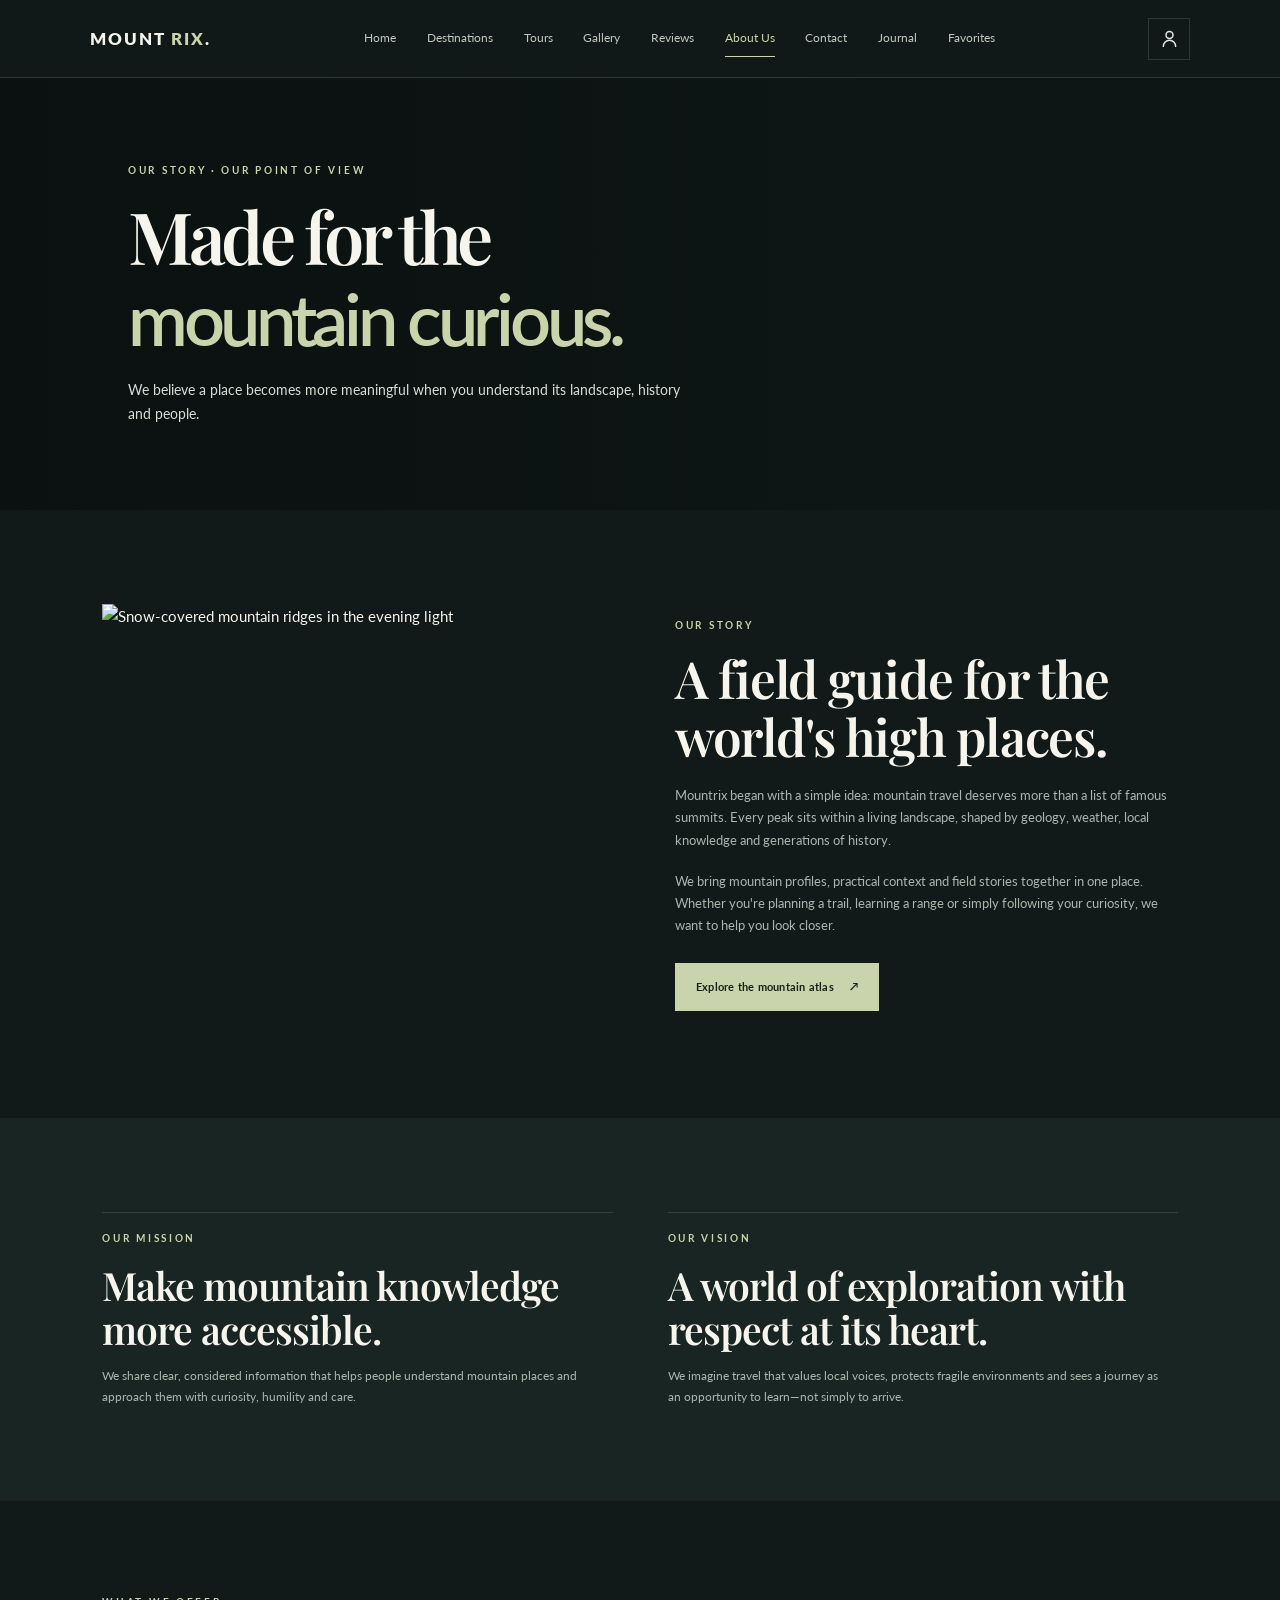
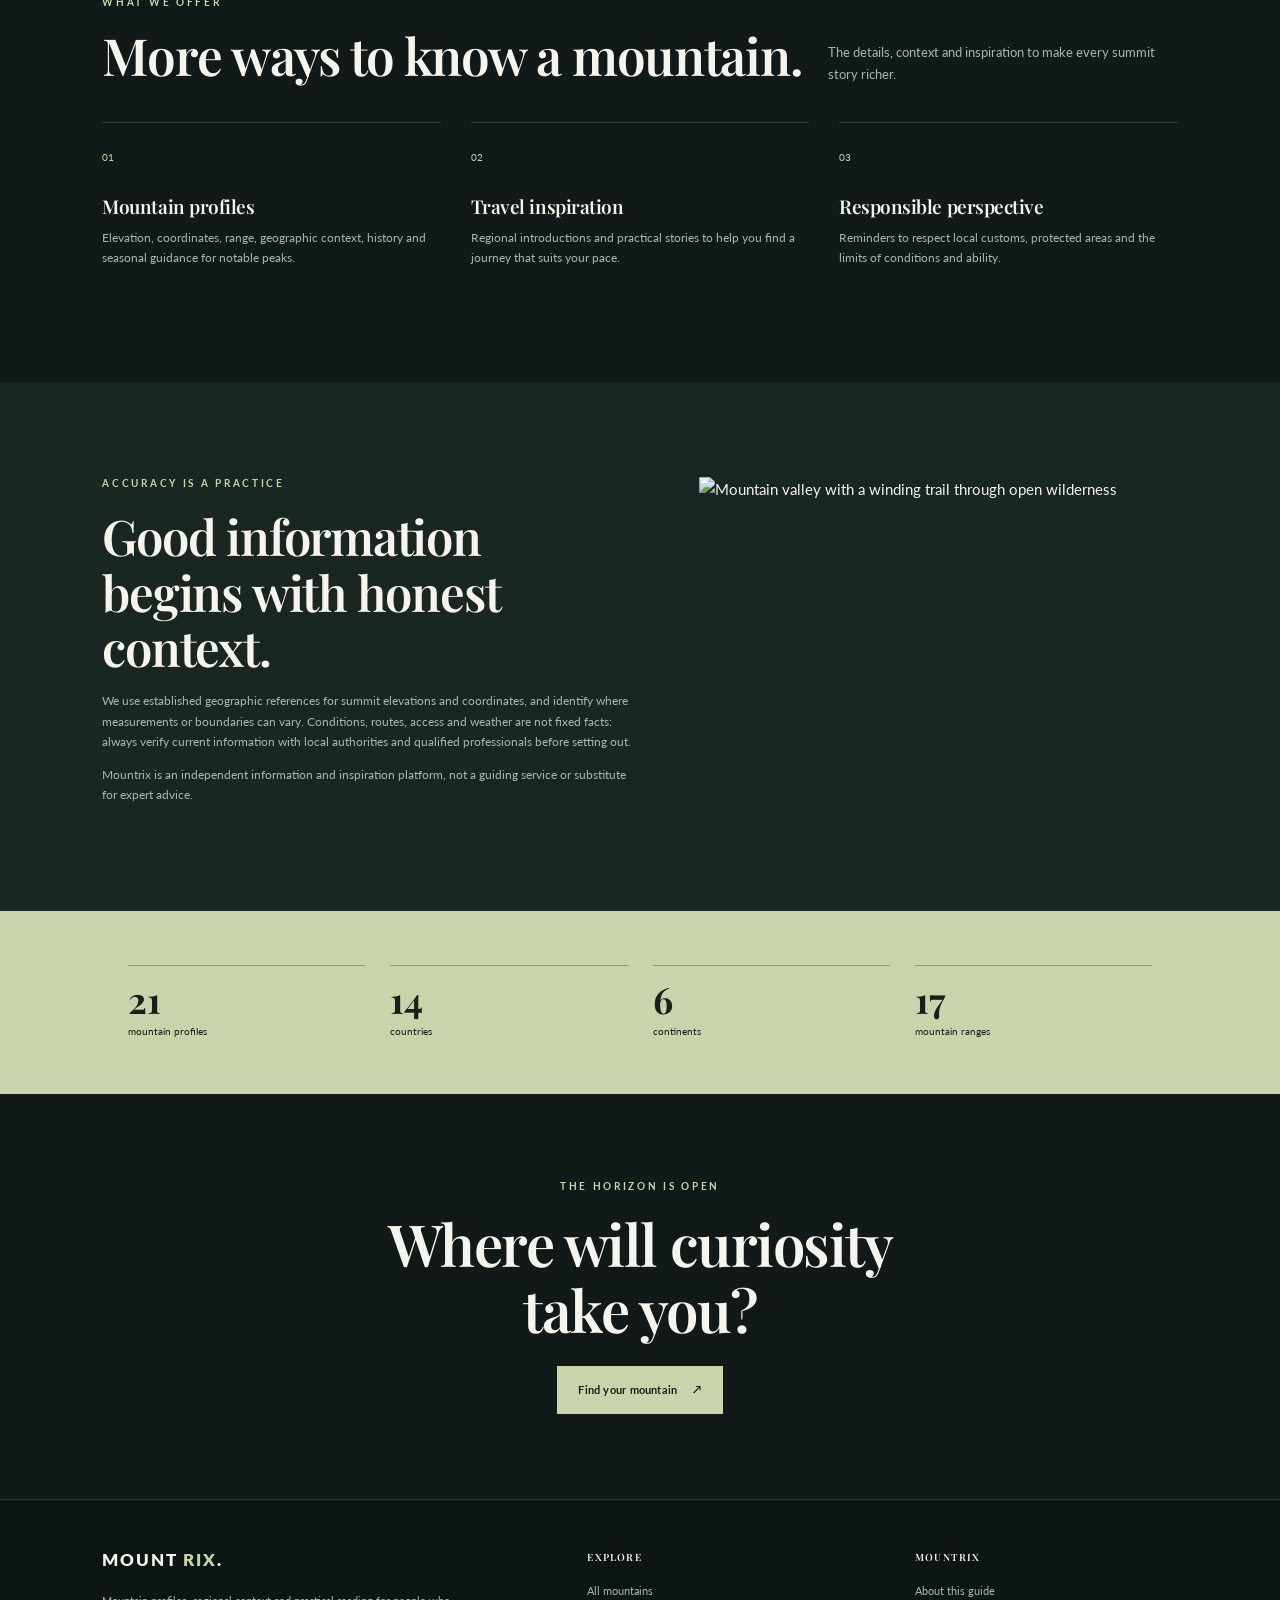
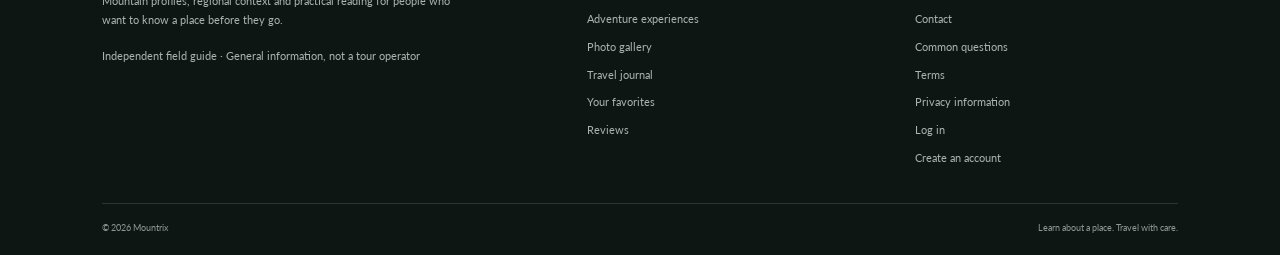
==== commit 4d9fc9bf: "name change" ====
--- a/about.html
+++ b/about.html
@@ -5,9 +5,9 @@
     <meta name="viewport" content="width=device-width, initial-scale=1.0" />
     <meta
       name="description"
-      content="Meet Summit Atlas: a thoughtful, independent field guide to the world's great mountains."
+      content="Meet Mountrix: a thoughtful, independent field guide to the world's great mountains."
     />
-    <title>About Summit Atlas | Our Story</title>
+    <title>About Mountrix | Our Story</title>
     <link rel="preconnect" href="https://fonts.googleapis.com" />
     <link rel="preconnect" href="https://fonts.gstatic.com" crossorigin />
     <link
@@ -43,7 +43,7 @@
           <p class="eyebrow">OUR STORY</p>
           <h2>A field guide for the world's high places.</h2>
           <p>
-            Summit Atlas began with a simple idea: mountain travel deserves more
+            Mountrix began with a simple idea: mountain travel deserves more
             than a list of famous summits. Every peak sits within a living
             landscape, shaped by geology, weather, local knowledge and
             generations of history.
@@ -132,7 +132,7 @@
               qualified professionals before setting out.
             </p>
             <p>
-              Summit Atlas is an independent information and inspiration
+              Mountrix is an independent information and inspiration
               platform, not a guiding service or substitute for expert advice.
             </p>
           </div>
